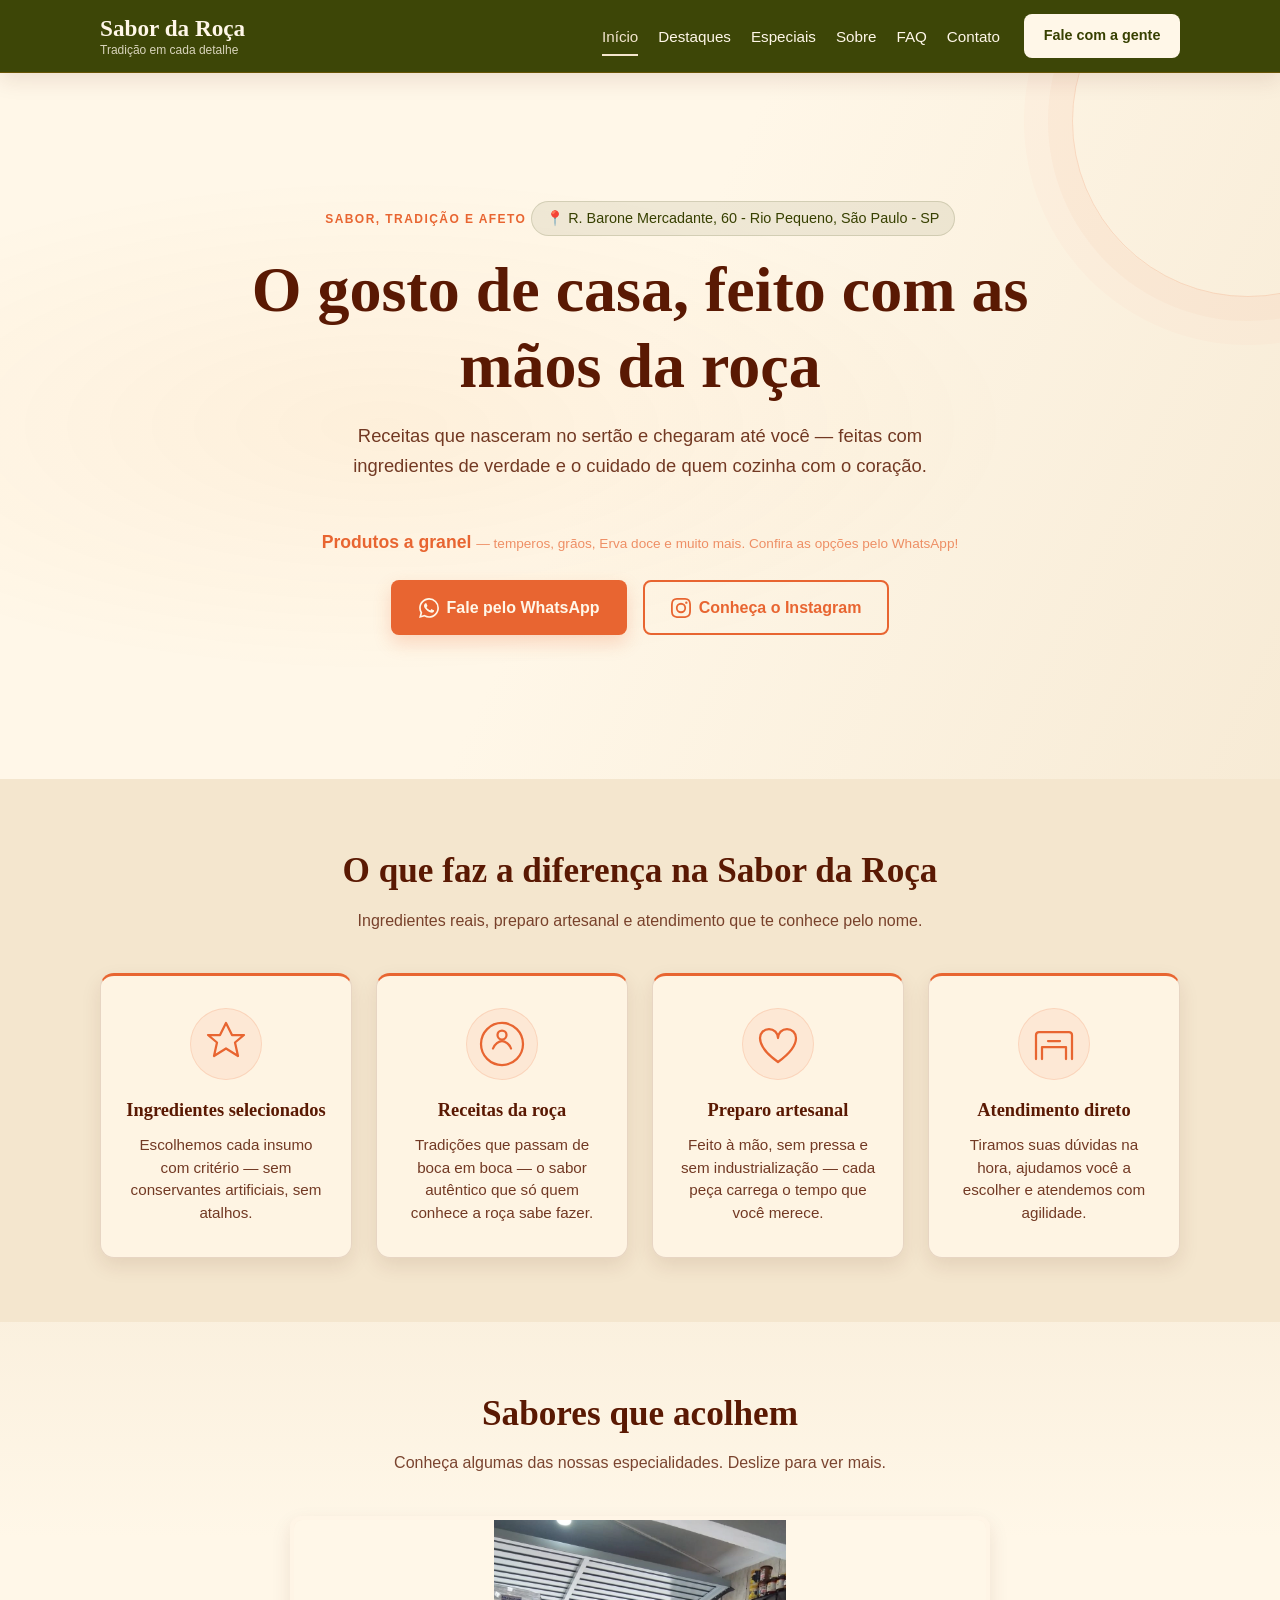
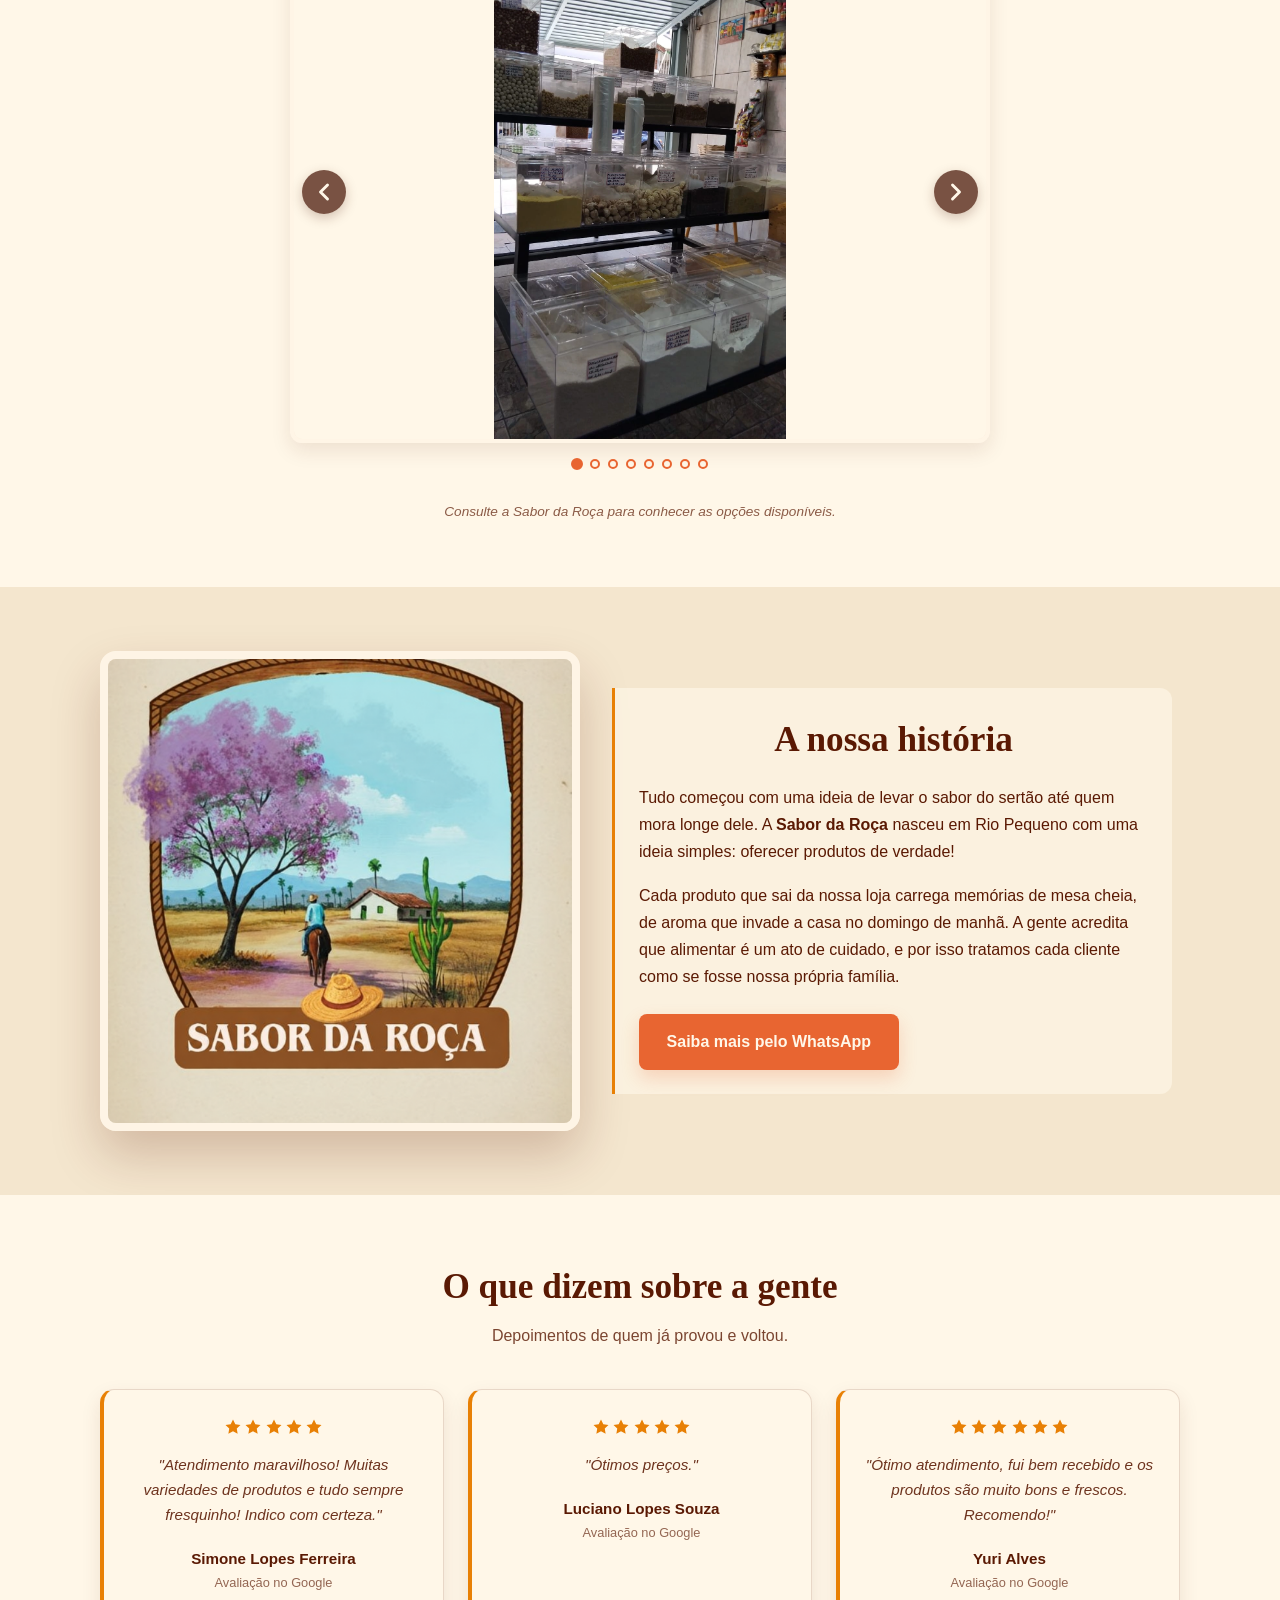
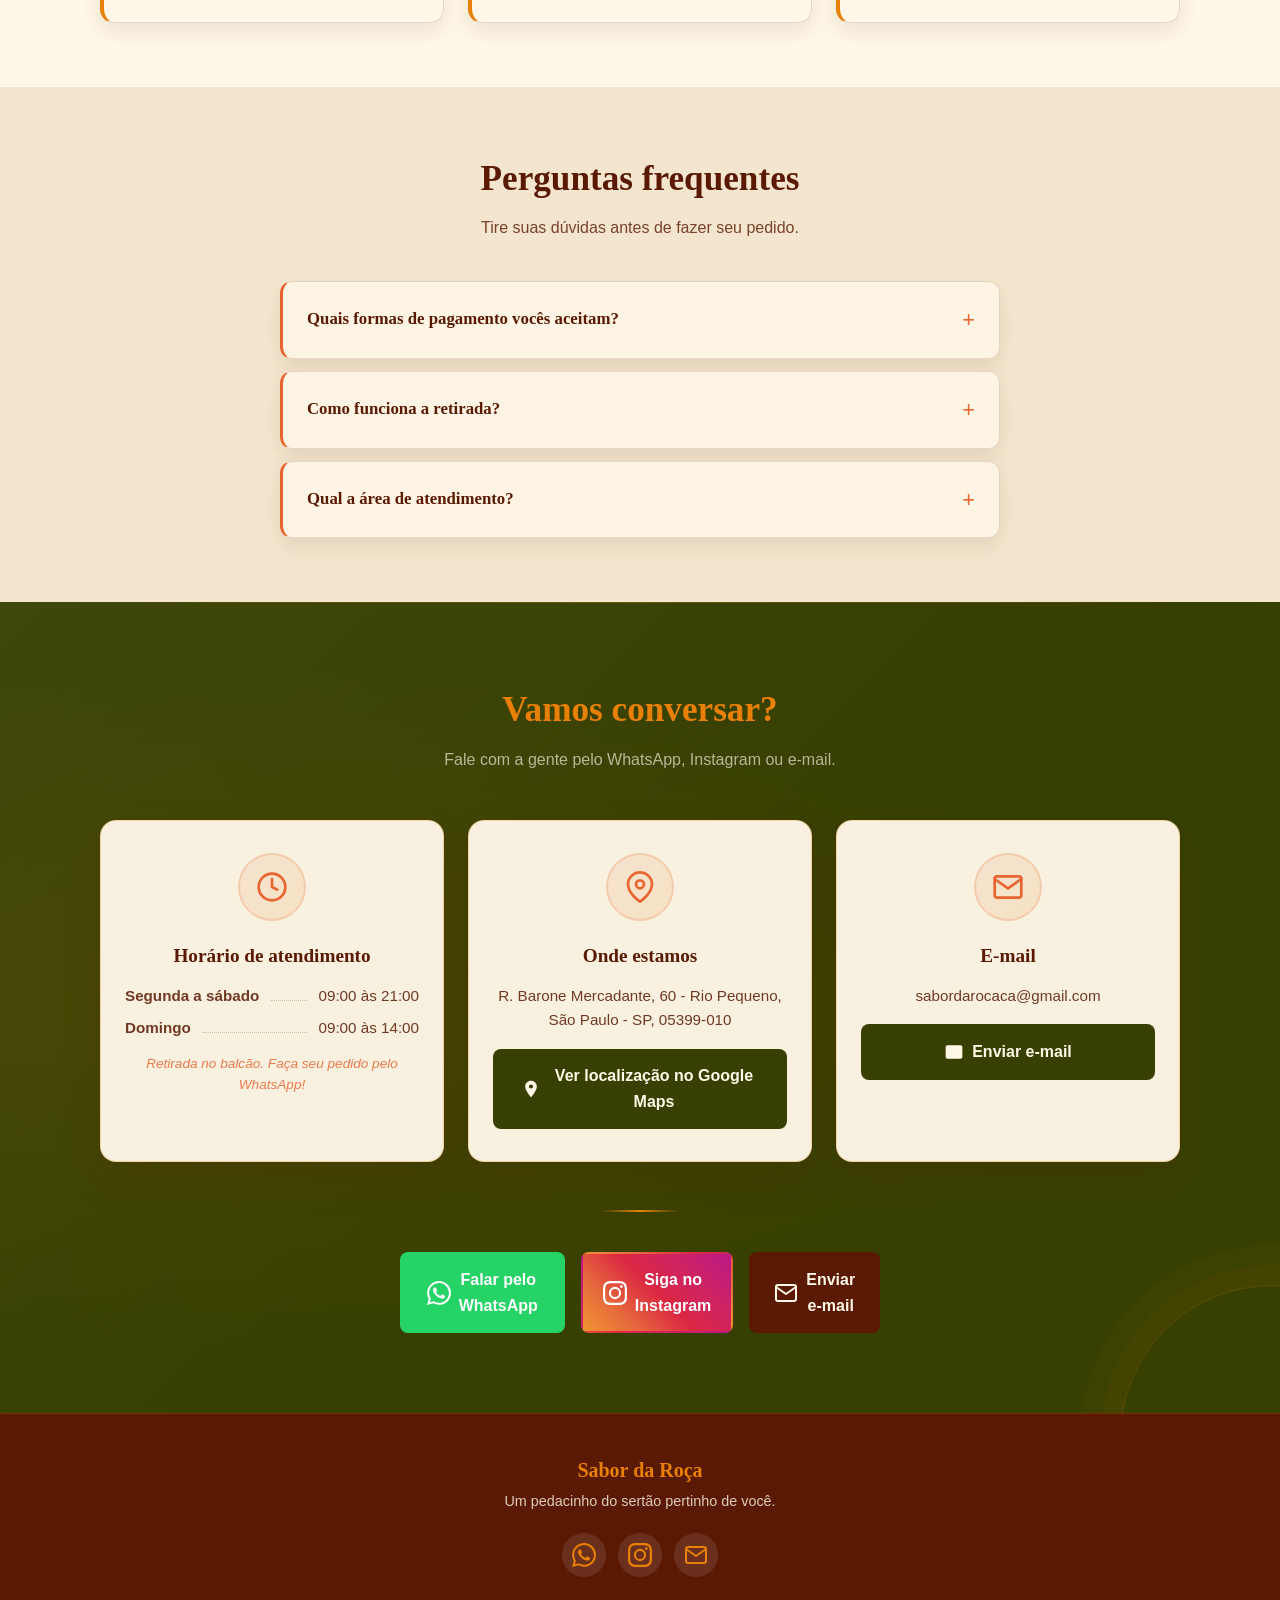
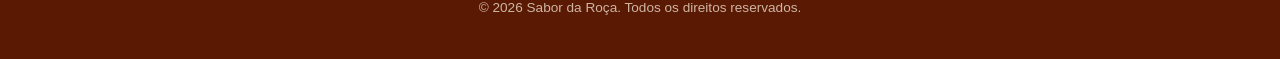
==== index.html @ 12395173 "melhorias gerais melhorias gerais de design, segurança, etc." ====
<!DOCTYPE html>
<html lang="pt-BR">
<head>
  <meta charset="UTF-8">
  <meta name="viewport" content="width=device-width, initial-scale=1.0">
  <meta name="description" content="Sabor da Roça — comida artesanal com sabores do sertão em Rio Pequeno, São Paulo/SP. Ingredientes selecionados e receitas de família.">
  <meta name="author" content="Sabor da Roça">
  <meta name="theme-color" content="#374001">
  <meta name="referrer" content="strict-origin-when-cross-origin">
  <meta name="robots" content="index, follow">
  <link rel="canonical" href="https://yurialvvvss.github.io/SABORDAROCA/">
  <!-- ATUALIZADO: fallback PNG para navegadores que não suportam SVG favicon -->
  <link rel="icon" href="./assets/favicon.svg" type="image/svg+xml">
  <link rel="icon" href="./assets/favicon.png" type="image/png" sizes="32x32">
  <link rel="manifest" href="./manifest.json">
  <meta name="apple-mobile-web-app-capable" content="yes">
  <meta name="apple-mobile-web-app-status-bar-style" content="black-translucent">
  <meta name="apple-mobile-web-app-title" content="Sabor da Roça">
  <!-- ATUALIZADO: preload da imagem sobre.webp usada na seção Sobre (se houver hero image, adicionar preload aqui) -->
  <!-- OBS: O hero utiliza gradiente CSS, sem <img>. Se uma imagem for adicionada ao hero, inclua:
       <link rel="preload" as="image" href="./assets/images/hero.webp" imagesrcset="./assets/images/hero.webp" imagesizes="100vw" fetchpriority="high"> -->
  <link rel="preload" as="image" href="./assets/images/sobre.webp" fetchpriority="high">
  <meta property="og:type" content="website">
  <meta property="og:locale" content="pt_BR">
  <meta property="og:site_name" content="Sabor da Roça">
  <meta property="og:title" content="Sabor da Roça — Um pedacinho do sertão pertinho de você">
  <meta property="og:description" content="Comida artesanal com ingredientes selecionados e receitas de família em Rio Pequeno, São Paulo/SP.">
  <meta property="og:url" content="https://yurialvvvss.github.io/SABORDAROCA/">
  <meta property="og:image" content="https://yurialvvvss.github.io/SABORDAROCA/assets/images/hero.webp">
  <meta property="og:image:alt" content="Comida caseira em uma mesa rústica">
  <meta property="og:image:type" content="image/webp">
  <meta property="og:image:width" content="600">
  <meta property="og:image:height" content="400">
  <meta name="twitter:card" content="summary_large_image">
  <meta name="twitter:title" content="Sabor da Roça — Um pedacinho do sertão pertinho de você">
  <meta name="twitter:description" content="Comida artesanal com ingredientes selecionados e receitas de família em Rio Pequeno, São Paulo/SP.">
  <meta name="twitter:image" content="https://yurialvvvss.github.io/SABORDAROCA/assets/images/hero.webp">
  <meta name="twitter:image:alt" content="Comida caseira em uma mesa rústica">
  <title>Sabor da Roça — Um pedacinho do sertão pertinho de você</title>
  <!-- Critical CSS — renderiza header e hero sem esperar o CSS externo -->
  <style>
    *,*::before,*::after{box-sizing:border-box;margin:0;padding:0}
    html{scroll-behavior:smooth;scroll-padding-top:72px;overflow-x:clip}
    body{font-family:'Segoe UI',Tahoma,Geneva,Verdana,sans-serif;font-size:1rem;line-height:1.6;color:#5A1903;background-color:#F4E6CE;-webkit-font-smoothing:antialiased;overflow-x:hidden}
    img{display:block;max-width:100%;height:auto}
    a{color:inherit;text-decoration:none}
    .skip-link{position:absolute;top:-100%;left:1rem;z-index:9999;padding:.75rem 1.5rem;background-color:#E86531;color:#FFF7E8;font-weight:700;font-size:1rem;border-radius:0 0 8px 8px;box-shadow:0 24px 50px rgba(90,25,3,.22);transition:top .2s ease}
    .skip-link:focus{top:0;outline:3px solid #E88005;outline-offset:2px}
    .header{position:sticky;top:0;z-index:100;background-color:rgba(55,64,1,.97);color:#FFF7E8;box-shadow:0 8px 20px rgba(90,25,3,.1);border-bottom:1px solid rgba(232,128,5,.25);backdrop-filter:blur(12px)}
    .header__container{display:flex;align-items:center;justify-content:space-between;max-width:1120px;margin:0 auto;padding:0 1.25rem;height:72px}
    .header__logo{display:flex;flex-direction:column;line-height:1.2}
    .header__logo-nome{font-family:Georgia,'Times New Roman',serif;font-size:1.45rem;font-weight:700;color:#FFF7E8}
    .header__logo-sub{font-size:.75rem;opacity:.8}
    .hero{position:relative;isolation:isolate;overflow:hidden;background-color:#FFF7E8;background-image:radial-gradient(ellipse at 30% 50%,rgba(232,128,5,.06),transparent 50%),linear-gradient(115deg,rgba(255,247,232,.98) 0%,rgba(255,247,232,.9) 48%,rgba(244,230,206,.72) 100%);padding:6rem 0 7rem;min-height:60vh;display:flex;align-items:center}
    .hero__container{display:flex;flex-direction:column;gap:2rem;max-width:1120px;width:100%;margin:0 auto;padding:0 1.25rem;align-items:center}
    .hero__texto{text-align:center;max-width:720px;width:100%}
    .hero__titulo{font-family:Georgia,'Times New Roman',serif;font-size:clamp(2.15rem,5vw,4.25rem);color:#5A1903;line-height:1.2;margin-bottom:1rem}
    .hero__subtitulo{font-size:clamp(1rem,2.5vw,1.15rem);color:#5A1903;opacity:.85;max-width:540px;margin:0 auto 2.5rem}
    .hero__botoes{display:flex;flex-wrap:wrap;gap:1rem;justify-content:center}
    .btn{display:inline-flex;align-items:center;justify-content:center;gap:.5rem;padding:.8rem 1.6rem;font-family:'Segoe UI',Tahoma,Geneva,Verdana,sans-serif;font-size:1rem;font-weight:600;border:2px solid transparent;border-radius:8px;cursor:pointer;min-height:44px;min-width:44px;text-align:center}
    .btn--primario{background-color:#E86531;color:#FFF7E8;box-shadow:0 8px 18px rgba(232,101,49,.22)}
    .btn--secundario{background-color:transparent;color:#E86531;border-color:#E86531}
    .header__hamburger{display:none;flex-direction:column;justify-content:center;gap:5px;background:none;border:none;cursor:pointer;padding:.5rem;min-height:44px;min-width:44px}
  </style>
  <!-- ATUALIZADO: JSON-LD com sameAs para WhatsApp Business -->
  <script type="application/ld+json">
    {
      "@context": "https://schema.org",
      "@type": "LocalBusiness",
      "name": "Sabor da Roça",
      "description": "Comida artesanal com ingredientes selecionados e receitas de família em Rio Pequeno, São Paulo.",
      "url": "https://yurialvvvss.github.io/SABORDAROCA/",
      "image": "https://yurialvvvss.github.io/SABORDAROCA/assets/images/hero.webp",
      "telephone": "+55 11 92134-7467",
      "sameAs": [
        "https://www.instagram.com/saboor_da_roca/",
        "https://wa.me/5511921347467"
      ],
      "address": {
        "@type": "PostalAddress",
        "streetAddress": "R. Barone Mercadante, 60",
        "addressLocality": "São Paulo",
        "addressRegion": "SP",
        "postalCode": "05399-010",
        "addressCountry": "BR"
      },
      "openingHoursSpecification": [
        {
          "@type": "OpeningHoursSpecification",
          "dayOfWeek": ["Monday", "Tuesday", "Wednesday", "Thursday", "Friday", "Saturday"],
          "opens": "09:00",
          "closes": "21:00"
        },
        {
          "@type": "OpeningHoursSpecification",
          "dayOfWeek": "Sunday",
          "opens": "09:00",
          "closes": "14:00"
        }
      ]
    }
  </script>
  <link rel="stylesheet" href="./css/style.css">
</head>
<body>

  <a href="#conteudo-principal" class="skip-link">Pular para o conteúdo principal</a>

  <!-- ========== HEADER ========== -->
  <header class="header" id="header">
    <div class="header__container">
      <a href="#inicio" class="header__logo" aria-label="Sabor da Roça — ir para o início">
        <span class="header__logo-nome">Sabor da Roça</span>
        <span class="header__logo-sub">Tradição em cada detalhe</span>
      </a>

      <nav class="header__nav" id="main-nav" aria-label="Menu principal">
        <ul class="header__menu">
          <li><a href="#inicio" class="header__link" aria-current="location">Início</a></li>
          <li><a href="#destaques" class="header__link">Destaques</a></li>
          <!-- ATUALIZADO: texto do menu alinhado com o título da seção (era "Produtos", seção se chama "Sabores que acolhem" — renomeado para "Especiais" mantendo o id #produtos) -->
          <li><a href="#produtos" class="header__link">Especiais</a></li>
          <li><a href="#sobre" class="header__link">Sobre</a></li>
          <li><a href="#faq" class="header__link">FAQ</a></li>
          <li><a href="#contato" class="header__link">Contato</a></li>
        </ul>
        <a href="https://wa.me/5511921347467" target="_blank" rel="noopener noreferrer" class="btn btn--header">Fale com a gente</a>
      </nav>

      <button class="header__hamburger" id="hamburger-btn" aria-label="Abrir menu" aria-expanded="false" aria-controls="main-nav">
        <span class="header__hamburger-linha"></span>
        <span class="header__hamburger-linha"></span>
        <span class="header__hamburger-linha"></span>
      </button>
    </div>
  </header>

  <main id="conteudo-principal">

    <!-- ========== HERO ========== -->
    <!-- ATUALIZADO: copy reescrito com foco em emoção e promessa de marca, sem repetição -->
    <section class="hero" id="inicio">
      <div class="hero__container">
        <div class="hero__texto">
          <p class="hero__etiqueta">Sabor, tradição e afeto</p>
          <p class="hero__localizacao">📍 R. Barone Mercadante, 60 - Rio Pequeno, São Paulo - SP</p>
          <h1 class="hero__titulo">O gosto de casa, feito com as mãos da roça</h1>
          <p class="hero__subtitulo">Receitas que nasceram no sertão e chegaram até você — feitas com ingredientes de verdade e o cuidado de quem cozinha com o coração.</p>
          <!-- ATUALIZADO: informação sobre venda a granel e variedade de produtos -->
          <p class="hero__preco"><strong>Produtos a granel</strong> <span class="hero__preco-obs">— temperos, grãos, Erva doce e muito mais. Confira as opções pelo WhatsApp!</span></p>
          <div class="hero__botoes">
            <a href="https://wa.me/5511921347467" target="_blank" rel="noopener noreferrer" class="btn btn--primario">
              <svg class="btn__icone" viewBox="0 0 24 24" width="20" height="20" fill="currentColor" aria-hidden="true"><path d="M17.472 14.382c-.297-.149-1.758-.867-2.03-.967-.273-.099-.471-.148-.67.15-.197.297-.767.966-.94 1.164-.173.199-.347.223-.644.075-.297-.15-1.255-.463-2.39-1.475-.883-.788-1.48-1.761-1.653-2.059-.173-.297-.018-.458.13-.606.134-.133.298-.347.446-.52.149-.174.198-.298.298-.497.099-.198.05-.371-.025-.52-.075-.149-.669-1.612-.916-2.207-.242-.579-.487-.5-.669-.51l-.57-.01c-.198 0-.52.074-.792.372-.272.297-1.04 1.016-1.04 2.479 0 1.462 1.065 2.875 1.213 3.074.149.198 2.096 3.2 5.077 4.487.709.306 1.262.489 1.694.625.712.227 1.36.195 1.871.118.571-.085 1.758-.719 2.006-1.413.248-.694.248-1.289.173-1.413-.074-.124-.272-.198-.57-.347m-5.421 7.403h-.004a9.87 9.87 0 01-5.031-1.378l-.361-.214-3.741.982.998-3.648-.235-.374a9.86 9.86 0 01-1.51-5.26c.001-5.45 4.436-9.884 9.888-9.884 2.64 0 5.122 1.03 6.988 2.898a9.825 9.825 0 012.893 6.994c-.003 5.45-4.437 9.884-9.885 9.884m8.413-18.297A11.815 11.815 0 0012.05 0C5.495 0 .16 5.335.157 11.892c0 2.096.547 4.142 1.588 5.945L.057 24l6.305-1.654a11.882 11.882 0 005.683 1.448h.005c6.554 0 11.89-5.335 11.893-11.893a11.821 11.821 0 00-3.48-8.413z"/></svg>
              Fale pelo WhatsApp
            </a>
            <a href="https://www.instagram.com/saboor_da_roca/" target="_blank" rel="noopener noreferrer" class="btn btn--secundario">
              <svg class="btn__icone" viewBox="0 0 24 24" width="20" height="20" fill="currentColor" aria-hidden="true"><path d="M12 2.163c3.204 0 3.584.012 4.85.07 3.252.148 4.771 1.691 4.919 4.919.058 1.265.069 1.645.069 4.849 0 3.205-.012 3.584-.069 4.849-.149 3.225-1.664 4.771-4.919 4.919-1.266.058-1.644.07-4.85.07-3.204 0-3.584-.012-4.849-.07-3.26-.149-4.771-1.699-4.919-4.92-.058-1.265-.07-1.644-.07-4.849 0-3.204.013-3.583.07-4.849.149-3.227 1.664-4.771 4.919-4.919 1.266-.057 1.645-.069 4.849-.069zM12 0C8.741 0 8.333.014 7.053.072 2.695.272.273 2.69.073 7.052.014 8.333 0 8.741 0 12c0 3.259.014 3.668.072 4.948.2 4.358 2.618 6.78 6.98 6.98C8.333 23.986 8.741 24 12 24c3.259 0 3.668-.014 4.948-.072 4.354-.2 6.782-2.618 6.979-6.98.059-1.28.073-1.689.073-4.948 0-3.259-.014-3.667-.072-4.947-.196-4.354-2.617-6.78-6.979-6.98C15.668.014 15.259 0 12 0zm0 5.838a6.162 6.162 0 100 12.324 6.162 6.162 0 000-12.324zM12 16a4 4 0 110-8 4 4 0 010 8zm6.406-11.845a1.44 1.44 0 100 2.881 1.44 1.44 0 000-2.881z"/></svg>
              Conheça o Instagram
            </a>
          </div>
        </div>
      </div>
    </section>

    <!-- ========== DIFERENCIAIS ========== -->
    <!-- ATUALIZADO: copy reescrito com foco em benefícios concretos e tangíveis -->
    <section class="diferenciais" id="destaques">
      <div class="secao__container">
        <h2 class="secao__titulo">O que faz a diferença na Sabor da Roça</h2>
        <p class="secao__subtitulo">Ingredientes reais, preparo artesanal e atendimento que te conhece pelo nome.</p>

        <div class="diferenciais__grid">
          <article class="diferencial-card">
            <div class="diferencial-card__icone">
              <svg viewBox="0 0 64 64" width="48" height="48" fill="none" stroke="currentColor" stroke-width="3" stroke-linecap="round" stroke-linejoin="round" aria-hidden="true">
                <path d="M32 4l8 16h16l-12 10 4 18-16-10-16 10 4-18L8 20h16z"/>
              </svg>
            </div>
            <h3 class="diferencial-card__titulo">Ingredientes selecionados</h3>
            <p class="diferencial-card__texto">Escolhemos cada insumo com critério — sem conservantes artificiais, sem atalhos.</p>
          </article>

          <article class="diferencial-card">
            <div class="diferencial-card__icone">
              <svg viewBox="0 0 64 64" width="48" height="48" fill="none" stroke="currentColor" stroke-width="3" stroke-linecap="round" stroke-linejoin="round" aria-hidden="true">
                <circle cx="32" cy="32" r="28"/>
                <path d="M20 38c2-6 8-10 12-10s10 4 12 10"/>
                <circle cx="32" cy="20" r="6"/>
              </svg>
            </div>
            <h3 class="diferencial-card__titulo">Receitas da roça</h3>
            <p class="diferencial-card__texto">Tradições que passam de boca em boca — o sabor autêntico que só quem conhece a roça sabe fazer.</p>
          </article>

          <article class="diferencial-card">
            <div class="diferencial-card__icone">
              <svg viewBox="0 0 64 64" width="48" height="48" fill="none" stroke="currentColor" stroke-width="3" stroke-linecap="round" stroke-linejoin="round" aria-hidden="true">
                <path d="M32 56C18 46 8 36 8 24a12 12 0 0124 0 12 12 0 0124 0c0 12-10 22-24 32z"/>
              </svg>
            </div>
            <h3 class="diferencial-card__titulo">Preparo artesanal</h3>
            <p class="diferencial-card__texto">Feito à mão, sem pressa e sem industrialização — cada peça carrega o tempo que você merece.</p>
          </article>

          <article class="diferencial-card">
            <div class="diferencial-card__icone">
              <svg viewBox="0 0 64 64" width="48" height="48" fill="none" stroke="currentColor" stroke-width="3" stroke-linecap="round" stroke-linejoin="round" aria-hidden="true">
                <path d="M8 52V20a4 4 0 014-4h40a4 4 0 014 4v32"/>
                <path d="M16 52V36h32v16"/>
                <path d="M24 28h16"/>
              </svg>
            </div>
            <h3 class="diferencial-card__titulo">Atendimento direto</h3>
            <p class="diferencial-card__texto">Tiramos suas dúvidas na hora, ajudamos você a escolher e atendemos com agilidade.</p>
          </article>
        </div>
      </div>
    </section>

    <!-- ========== DESTAQUES / PRODUTOS ========== -->
    <section class="produtos" id="produtos">
      <div class="secao__container">
        <h2 class="secao__titulo">Sabores que acolhem</h2>
        <p class="secao__subtitulo">Conheça algumas das nossas especialidades. Deslize para ver mais.</p>

        <!-- ATUALIZADO: imagens do carrossel com sugestão de compressão WebP -->
        <!--
          NOTA DE PERFORMANCE: Para melhorar Core Web Vitals, comprima todas as imagens
          do carrossel (foto1–foto8) para WebP com qualidade de 75–80%.
          Ferramentas recomendadas: Squoosh (squoosh.app), Sharp (CLI), ou TinyPNG.
          Tamanho alvo: cada imagem < 150KB para carrossel 600x450.
          Se possível, crie versões srcset com 400w e 800w para art-directed loading.
        -->
        <div class="carrossel" role="region" aria-label="Galeria de produtos" aria-roledescription="carrossel">
          <div class="carrossel__pista">
            <div class="carrossel__slides">
              <div class="carrossel__slide" role="group" aria-roledescription="slide" aria-label="Slide 1 de 8">
                <img src="./assets/images/foto1.webp" alt="Bolo de fubá caseiro com cobertura de goiabada, servido em prato rústico de barro" loading="lazy" decoding="async" width="600" height="450">
              </div>
              <div class="carrossel__slide" role="group" aria-roledescription="slide" aria-label="Slide 2 de 8">
                <img src="./assets/images/foto2.webp" alt="Cesta de temperos secos e ervas aromáticas, com rótulos artesanais de papel" loading="lazy" decoding="async" width="600" height="450">
              </div>
              <div class="carrossel__slide" role="group" aria-roledescription="slide" aria-label="Slide 3 de 8">
                <img src="./assets/images/foto3.webp" alt="Pães artesanais recém-assados em cesto de vime, com farinha de trigo sobre a mesa" loading="lazy" decoding="async" width="600" height="450">
              </div>
              <div class="carrossel__slide" role="group" aria-roledescription="slide" aria-label="Slide 4 de 8">
                <img src="./assets/images/foto4.webp" alt="Combos de doces típicos do sertão, incluindo cocada e paçoca, embalados artesanalmente" loading="lazy" decoding="async" width="600" height="450">
              </div>
              <div class="carrossel__slide" role="group" aria-roledescription="slide" aria-label="Slide 5 de 8">
                <img src="./assets/images/foto5.webp" alt="Manteiga de garrafa e queijo minas fresco, servidos com pão na chapa" loading="lazy" decoding="async" width="600" height="450">
              </div>
              <div class="carrossel__slide" role="group" aria-roledescription="slide" aria-label="Slide 6 de 8">
                <img src="./assets/images/foto6.webp" alt="Geleias artesanais de frutas tropicais em potes de vidro com lacres de pano" loading="lazy" decoding="async" width="600" height="450">
              </div>
              <div class="carrossel__slide" role="group" aria-roledescription="slide" aria-label="Slide 7 de 8">
                <img src="./assets/images/foto7.webp" alt="Quadro de cafés da manhã sertanejos com bolo, café coado e frutas frescas" loading="lazy" decoding="async" width="600" height="450">
              </div>
              <div class="carrossel__slide" role="group" aria-roledescription="slide" aria-label="Slide 8 de 8">
                <img src="./assets/images/foto8.webp" alt="Banquinho rústico com cestos de palha contendo produtos da roça, em ambiente de loja artesanal" loading="lazy" decoding="async" width="600" height="450">
              </div>
            </div>
          </div>

          <button class="carrossel__btn carrossel__btn--anterior" aria-label="Slide anterior" type="button">
            <svg viewBox="0 0 24 24" width="28" height="28" fill="none" stroke="currentColor" stroke-width="2.5" stroke-linecap="round" stroke-linejoin="round" aria-hidden="true"><polyline points="15 18 9 12 15 6"/></svg>
          </button>
          <button class="carrossel__btn carrossel__btn--proximo" aria-label="Próximo slide" type="button">
            <svg viewBox="0 0 24 24" width="28" height="28" fill="none" stroke="currentColor" stroke-width="2.5" stroke-linecap="round" stroke-linejoin="round" aria-hidden="true"><polyline points="9 18 15 12 9 6"/></svg>
          </button>

          <div class="carrossel__pontos" role="tablist" aria-label="Navegação do carrossel">
            <button class="carrossel__ponto carrossel__ponto--ativo" role="tab" aria-selected="true" aria-label="Ir para slide 1" data-indice="0" type="button"></button>
            <button class="carrossel__ponto" role="tab" aria-selected="false" aria-label="Ir para slide 2" data-indice="1" type="button"></button>
            <button class="carrossel__ponto" role="tab" aria-selected="false" aria-label="Ir para slide 3" data-indice="2" type="button"></button>
            <button class="carrossel__ponto" role="tab" aria-selected="false" aria-label="Ir para slide 4" data-indice="3" type="button"></button>
            <button class="carrossel__ponto" role="tab" aria-selected="false" aria-label="Ir para slide 5" data-indice="4" type="button"></button>
            <button class="carrossel__ponto" role="tab" aria-selected="false" aria-label="Ir para slide 6" data-indice="5" type="button"></button>
            <button class="carrossel__ponto" role="tab" aria-selected="false" aria-label="Ir para slide 7" data-indice="6" type="button"></button>
            <button class="carrossel__ponto" role="tab" aria-selected="false" aria-label="Ir para slide 8" data-indice="7" type="button"></button>
          </div>
        </div>

        <p class="produtos__aviso">Consulte a Sabor da Roça para conhecer as opções disponíveis.</p>
      </div>
    </section>

    <!-- ========== SOBRE ========== -->
    <!-- ATUALIZADO: copy reescrito com tom narrativo e propósito de marca -->
    <section class="sobre" id="sobre">
      <div class="sobre__container">
        <div class="sobre__imagem">
          <!-- ATUALIZADO: imagem sobre com loading lazy e decoding async -->
          <img src="./assets/images/sobre.webp" alt="Preparo de alimento artesanal em ambiente rústico" loading="lazy" decoding="async" width="500" height="400">
        </div>
        <div class="sobre__texto">
          <h2 class="secao__titulo">A nossa história</h2>
          <p>Tudo começou com uma ideia de levar o sabor do sertão até quem mora longe dele. A <strong>Sabor da Roça</strong> nasceu em Rio Pequeno com uma ideia simples: oferecer produtos de verdade!</p>
          <p>Cada produto que sai da nossa loja carrega memórias de mesa cheia, de aroma que invade a casa no domingo de manhã. A gente acredita que alimentar é um ato de cuidado, e por isso tratamos cada cliente como se fosse nossa própria família.</p>
          <a href="https://wa.me/5511921347467" target="_blank" rel="noopener noreferrer" class="btn btn--primario">Saiba mais pelo WhatsApp</a>
        </div>
      </div>
    </section>

    <!-- ATUALIZADO: seção de depoimentos de clientes -->
    <section class="depoimentos" id="depoimentos">
      <div class="secao__container">
        <h2 class="secao__titulo">O que dizem sobre a gente</h2>
        <p class="secao__subtitulo">Depoimentos de quem já provou e voltou.</p>

        <div class="depoimentos__grid">
          <!-- ATUALIZADO: depoimentos reais do Google -->
          <article class="depoimento-card">
            <div class="depoimento-card__estrelas" aria-label="5 de 5 estrelas">
              <svg viewBox="0 0 24 24" width="18" height="18" fill="currentColor" aria-hidden="true"><path d="M12 2l3.09 6.26L22 9.27l-5 4.87 1.18 6.88L12 17.77l-6.18 3.25L7 14.14 2 9.27l6.91-1.01L12 2z"/></svg>
              <svg viewBox="0 0 24 24" width="18" height="18" fill="currentColor" aria-hidden="true"><path d="M12 2l3.09 6.26L22 9.27l-5 4.87 1.18 6.88L12 17.77l-6.18 3.25L7 14.14 2 9.27l6.91-1.01L12 2z"/></svg>
              <svg viewBox="0 0 24 24" width="18" height="18" fill="currentColor" aria-hidden="true"><path d="M12 2l3.09 6.26L22 9.27l-5 4.87 1.18 6.88L12 17.77l-6.18 3.25L7 14.14 2 9.27l6.91-1.01L12 2z"/></svg>
              <svg viewBox="0 0 24 24" width="18" height="18" fill="currentColor" aria-hidden="true"><path d="M12 2l3.09 6.26L22 9.27l-5 4.87 1.18 6.88L12 17.77l-6.18 3.25L7 14.14 2 9.27l6.91-1.01L12 2z"/></svg>
              <svg viewBox="0 0 24 24" width="18" height="18" fill="currentColor" aria-hidden="true"><path d="M12 2l3.09 6.26L22 9.27l-5 4.87 1.18 6.88L12 17.77l-6.18 3.25L7 14.14 2 9.27l6.91-1.01L12 2z"/></svg>
            </div>
            <blockquote class="depoimento-card__texto">
              "Atendimento maravilhoso! Muitas variedades de produtos e tudo sempre fresquinho! Indico com certeza."
            </blockquote>
            <div class="depoimento-card__autor">
              <span class="depoimento-card__nome">Simone Lopes Ferreira</span>
              <span class="depoimento-card__local">Avaliação no Google</span>
            </div>
          </article>

          <article class="depoimento-card">
            <div class="depoimento-card__estrelas" aria-label="5 de 5 estrelas">
              <svg viewBox="0 0 24 24" width="18" height="18" fill="currentColor" aria-hidden="true"><path d="M12 2l3.09 6.26L22 9.27l-5 4.87 1.18 6.88L12 17.77l-6.18 3.25L7 14.14 2 9.27l6.91-1.01L12 2z"/></svg>
              <svg viewBox="0 0 24 24" width="18" height="18" fill="currentColor" aria-hidden="true"><path d="M12 2l3.09 6.26L22 9.27l-5 4.87 1.18 6.88L12 17.77l-6.18 3.25L7 14.14 2 9.27l6.91-1.01L12 2z"/></svg>
              <svg viewBox="0 0 24 24" width="18" height="18" fill="currentColor" aria-hidden="true"><path d="M12 2l3.09 6.26L22 9.27l-5 4.87 1.18 6.88L12 17.77l-6.18 3.25L7 14.14 2 9.27l6.91-1.01L12 2z"/></svg>
              <svg viewBox="0 0 24 24" width="18" height="18" fill="currentColor" aria-hidden="true"><path d="M12 2l3.09 6.26L22 9.27l-5 4.87 1.18 6.88L12 17.77l-6.18 3.25L7 14.14 2 9.27l6.91-1.01L12 2z"/></svg>
              <svg viewBox="0 0 24 24" width="18" height="18" fill="currentColor" aria-hidden="true"><path d="M12 2l3.09 6.26L22 9.27l-5 4.87 1.18 6.88L12 17.77l-6.18 3.25L7 14.14 2 9.27l6.91-1.01L12 2z"/></svg>
            </div>
            <blockquote class="depoimento-card__texto">
              "Ótimos preços."
            </blockquote>
            <div class="depoimento-card__autor">
              <span class="depoimento-card__nome">Luciano Lopes Souza</span>
              <span class="depoimento-card__local">Avaliação no Google</span>
            </div>
          </article>

          <article class="depoimento-card">
            <div class="depoimento-card__estrelas" aria-label="5 de 5 estrelas">
              <svg viewBox="0 0 24 24" width="18" height="18" fill="currentColor" aria-hidden="true"><path d="M12 2l3.09 6.26L22 9.27l-5 4.87 1.18 6.88L12 17.77l-6.18 3.25L7 14.14 2 9.27l6.91-1.01L12 2z"/></svg>
              <svg viewBox="0 0 24 24" width="18" height="18" fill="currentColor" aria-hidden="true"><path d="M12 2l3.09 6.26L22 9.27l-5 4.87 1.18 6.88L12 17.77l-6.18 3.25L7 14.14 2 9.27l6.91-1.01L12 2z"/></svg>
              <svg viewBox="0 0 24 24" width="18" height="18" fill="currentColor" aria-hidden="true"><path d="M12 2l3.09 6.26L22 9.27l-5 4.87 1.18 6.88L12 17.77l-6.18 3.25L7 14.14 2 9.27l6.91-1.01L12 2z"/></svg>
              <svg viewBox="0 0 24 24" width="18" height="18" fill="currentColor" aria-hidden="true"><path d="M12 2l3.09 6.26L22 9.27l-5 4.87 1.18 6.88L12 17.77l-6.18 3.25L7 14.14 2 9.27l6.91-1.01L12 2z"/></svg>
              <svg viewBox="0 0 24 24" width="18" height="18" fill="currentColor" aria-hidden="true"><path d="M12 2l3.09 6.26L22 9.27l-5 4.87 1.18 6.88L12 17.77l-6.18 3.25L7 14.14 2 9.27l6.91-1.01L12 2z"/></svg>
              <svg viewBox="0 0 24 24" width="18" height="18" fill="currentColor" aria-hidden="true"><path d="M12 2l3.09 6.26L22 9.27l-5 4.87 1.18 6.88L12 17.77l-6.18 3.25L7 14.14 2 9.27l6.91-1.01L12 2z"/></svg>
            </div>
            <blockquote class="depoimento-card__texto">
              "Ótimo atendimento, fui bem recebido e os produtos são muito bons e frescos. Recomendo!"
            </blockquote>
            <div class="depoimento-card__autor">
              <span class="depoimento-card__nome">Yuri Alves</span>
              <span class="depoimento-card__local">Avaliação no Google</span>
            </div>
          </article>
        </div>
      </div>
    </section>

    <!-- ATUALIZADO: seção de FAQ com <details>/<summary> acessível -->
    <section class="faq" id="faq">
      <div class="secao__container">
        <h2 class="secao__titulo">Perguntas frequentes</h2>
        <p class="secao__subtitulo">Tire suas dúvidas antes de fazer seu pedido.</p>

        <div class="faq__lista">
          <details class="faq__item">
            <summary class="faq__pergunta">Quais formas de pagamento vocês aceitam?</summary>
            <div class="faq__resposta">
              <p>Aceitamos PIX, cartão de crédito/débito, vale-alimentação/refeição e dinheiro.</p>
            </div>
          </details>

          <details class="faq__item">
            <summary class="faq__pergunta">Como funciona a retirada?</summary>
            <div class="faq__resposta">
              <p>Fazemos retirada no balcão, faça seu pedido por WhatsApp e guardamos para você!</p>
            </div>
          </details>

          <details class="faq__item">
            <summary class="faq__pergunta">Qual a área de atendimento?</summary>
            <div class="faq__resposta">
              <p>Estamos atendendo em R. Barone Mercadante, 60 - Rio Pequeno, São Paulo - SP, 05399-010</p>
            </div>
          </details>


        </div>
      </div>
    </section>

    <!-- ========== CONTATO ========== -->
    <section class="contato" id="contato">
      <div class="secao__container">
        <h2 class="secao__titulo">Vamos conversar?</h2>
        <p class="secao__subtitulo">Fale com a gente pelo WhatsApp, Instagram ou e-mail.</p>

        <div class="contato__grid">
          <div class="info-card">
            <div class="info-card__icone">
              <svg viewBox="0 0 24 24" width="32" height="32" fill="none" stroke="currentColor" stroke-width="2" stroke-linecap="round" stroke-linejoin="round" aria-hidden="true">
                <circle cx="12" cy="12" r="10"/>
                <polyline points="12 6 12 12 16 14"/>
              </svg>
            </div>
            <h3 class="info-card__titulo">Horário de atendimento</h3>
            <div class="horario">
              <div class="horario__linha">
                <span class="horario__dia">Segunda a sábado</span>
                <span class="horario__pontos"></span>
                <span class="horario__hora">09:00 às 21:00</span>
              </div>
              <div class="horario__linha">
                <span class="horario__dia">Domingo</span>
                <span class="horario__pontos"></span>
                <span class="horario__hora">09:00 às 14:00</span>
              </div>
            </div>
            <!-- ATUALIZADO: informação de retirada nos horários -->
            <p class="info-card__nota">Retirada no balcão. Faça seu pedido pelo WhatsApp!</p>
          </div>

          <div class="info-card">
            <div class="info-card__icone">
              <svg viewBox="0 0 24 24" width="32" height="32" fill="none" stroke="currentColor" stroke-width="2" stroke-linecap="round" stroke-linejoin="round" aria-hidden="true">
                <path d="M21 10c0 7-9 13-9 13s-9-6-9-13a9 9 0 0 1 18 0z"/>
                <circle cx="12" cy="10" r="3"/>
              </svg>
            </div>
            <h3 class="info-card__titulo">Onde estamos</h3>
            <p class="info-card__texto">R. Barone Mercadante, 60 - Rio Pequeno, São Paulo - SP, 05399-010</p>
            <a href="https://maps.app.goo.gl/DxqLyrvYUpD4UkJU8" target="_blank" rel="noopener noreferrer" class="btn btn--maps">
              <svg class="btn__icone" viewBox="0 0 24 24" width="20" height="20" fill="currentColor" aria-hidden="true"><path d="M12 2C8.13 2 5 5.13 5 9c0 5.25 7 13 7 13s7-7.75 7-13c0-3.87-3.13-7-7-7zm0 9.5a2.5 2.5 0 110-5 2.5 2.5 0 010 5z"/></svg>
              Ver localização no Google Maps
            </a>
          </div>

          <div class="info-card">
            <div class="info-card__icone">
              <svg viewBox="0 0 24 24" width="32" height="32" fill="none" stroke="currentColor" stroke-width="2" stroke-linecap="round" stroke-linejoin="round" aria-hidden="true">
                <path d="M4 4h16c1.1 0 2 .9 2 2v12c0 1.1-.9 2-2 2H4c-1.1 0-2-.9-2-2V6c0-1.1.9-2 2-2z"/>
                <polyline points="22,6 12,13 2,6"/>
              </svg>
            </div>
            <h3 class="info-card__titulo">E-mail</h3>
            <p class="info-card__texto">sabordarocaca@gmail.com</p>
            <a href="mailto:sabordarocaca@gmail.com" class="btn btn--maps">
              <svg class="btn__icone" viewBox="0 0 24 24" width="20" height="20" fill="currentColor" aria-hidden="true"><path d="M4 4h16c1.1 0 2 .9 2 2v12c0 1.1-.9 2-2 2H4c-1.1 0-2-.9-2-2V6c0-1.1.9-2 2-2z"/><polyline points="22,6 12,13 2,6"/></svg>
              Enviar e-mail
            </a>
          </div>
        </div>

        <div class="contato__divisor" aria-hidden="true"></div>

        <div class="contato__botoes">
          <a href="https://wa.me/5511921347467" target="_blank" rel="noopener noreferrer" class="btn btn--whatsapp">
            <svg class="btn__icone" viewBox="0 0 24 24" width="24" height="24" fill="currentColor" aria-hidden="true"><path d="M17.472 14.382c-.297-.149-1.758-.867-2.03-.967-.273-.099-.471-.148-.67.15-.197.297-.767.966-.94 1.164-.173.199-.347.223-.644.075-.297-.15-1.255-.463-2.39-1.475-.883-.788-1.48-1.761-1.653-2.059-.173-.297-.018-.458.13-.606.134-.133.298-.347.446-.52.149-.174.198-.298.298-.497.099-.198.05-.371-.025-.52-.075-.149-.669-1.612-.916-2.207-.242-.579-.487-.5-.669-.51l-.57-.01c-.198 0-.52.074-.792.372-.272.297-1.04 1.016-1.04 2.479 0 1.462 1.065 2.875 1.213 3.074.149.198 2.096 3.2 5.077 4.487.709.306 1.262.489 1.694.625.712.227 1.36.195 1.871.118.571-.085 1.758-.719 2.006-1.413.248-.694.248-1.289.173-1.413-.074-.124-.272-.198-.57-.347m-5.421 7.403h-.004a9.87 9.87 0 01-5.031-1.378l-.361-.214-3.741.982.998-3.648-.235-.374a9.86 9.86 0 01-1.51-5.26c.001-5.45 4.436-9.884 9.888-9.884 2.64 0 5.122 1.03 6.988 2.898a9.825 9.825 0 012.893 6.994c-.003 5.45-4.437 9.884-9.885 9.884m8.413-18.297A11.815 11.815 0 0012.05 0C5.495 0 .16 5.335.157 11.892c0 2.096.547 4.142 1.588 5.945L.057 24l6.305-1.654a11.882 11.882 0 005.683 1.448h.005c6.554 0 11.89-5.335 11.893-11.893a11.821 11.821 0 00-3.48-8.413z"/></svg>
            Falar pelo WhatsApp
          </a>
          <a href="https://www.instagram.com/saboor_da_roca/" target="_blank" rel="noopener noreferrer" class="btn btn--instagram">
            <svg class="btn__icone" viewBox="0 0 24 24" width="24" height="24" fill="currentColor" aria-hidden="true"><path d="M12 2.163c3.204 0 3.584.012 4.85.07 3.252.148 4.771 1.691 4.919 4.919.058 1.265.069 1.645.069 4.849 0 3.205-.012 3.584-.069 4.849-.149 3.225-1.664 4.771-4.919 4.919-1.266.058-1.644.07-4.85.07-3.204 0-3.584-.012-4.849-.07-3.26-.149-4.771-1.699-4.919-4.92-.058-1.265-.07-1.644-.07-4.849 0-3.204.013-3.583.07-4.849.149-3.227 1.664-4.771 4.919-4.919 1.266-.057 1.645-.069 4.849-.069zM12 0C8.741 0 8.333.014 7.053.072 2.695.272.273 2.69.073 7.052.014 8.333 0 8.741 0 12c0 3.259.014 3.668.072 4.948.2 4.358 2.618 6.78 6.98 6.98C8.333 23.986 8.741 24 12 24c3.259 0 3.668-.014 4.948-.072 4.354-.2 6.782-2.618 6.979-6.98.059-1.28.073-1.689.073-4.948 0-3.259-.014-3.667-.072-4.947-.196-4.354-2.617-6.78-6.979-6.98C15.668.014 15.259 0 12 0zm0 5.838a6.162 6.162 0 100 12.324 6.162 6.162 0 000-12.324zM12 16a4 4 0 110-8 4 4 0 010 8zm6.406-11.845a1.44 1.44 0 100 2.881 1.44 1.44 0 000-2.881z"/></svg>
            Siga no Instagram
          </a>
          <a href="mailto:sabordarocaca@gmail.com" class="btn btn--email">
            <svg class="btn__icone" viewBox="0 0 24 24" width="24" height="24" fill="none" stroke="currentColor" stroke-width="2" stroke-linecap="round" stroke-linejoin="round" aria-hidden="true"><path d="M4 4h16c1.1 0 2 .9 2 2v12c0 1.1-.9 2-2 2H4c-1.1 0-2-.9-2-2V6c0-1.1.9-2 2-2z"/><polyline points="22,6 12,13 2,6"/></svg>
            Enviar e-mail
          </a>
        </div>
      </div>
    </section>

  </main>

  <!-- ========== FOOTER ========== -->
  <footer class="footer">
    <div class="footer__container">
      <div class="footer__logo">
        <span class="footer__logo-nome">Sabor da Roça</span>
        <p class="footer__frase">Um pedacinho do sertão pertinho de você.</p>
      </div>
      <div class="footer__links">
        <a href="https://wa.me/5511921347467" target="_blank" rel="noopener noreferrer" aria-label="Fale com a Sabor da Roça no WhatsApp">
          <svg viewBox="0 0 24 24" width="24" height="24" fill="currentColor" aria-hidden="true"><path d="M17.472 14.382c-.297-.149-1.758-.867-2.03-.967-.273-.099-.471-.148-.67.15-.197.297-.767.966-.94 1.164-.173.199-.347.223-.644.075-.297-.15-1.255-.463-2.39-1.475-.883-.788-1.48-1.761-1.653-2.059-.173-.297-.018-.458.13-.606.134-.133.298-.347.446-.52.149-.174.198-.298.298-.497.099-.198.05-.371-.025-.52-.075-.149-.669-1.612-.916-2.207-.242-.579-.487-.5-.669-.51l-.57-.01c-.198 0-.52.074-.792.372-.272.297-1.04 1.016-1.04 2.479 0 1.462 1.065 2.875 1.213 3.074.149.198 2.096 3.2 5.077 4.487.709.306 1.262.489 1.694.625.712.227 1.36.195 1.871.118.571-.085 1.758-.719 2.006-1.413.248-.694.248-1.289.173-1.413-.074-.124-.272-.198-.57-.347m-5.421 7.403h-.004a9.87 9.87 0 01-5.031-1.378l-.361-.214-3.741.982.998-3.648-.235-.374a9.86 9.86 0 01-1.51-5.26c.001-5.45 4.436-9.884 9.888-9.884 2.64 0 5.122 1.03 6.988 2.898a9.825 9.825 0 012.893 6.994c-.003 5.45-4.437 9.884-9.885 9.884m8.413-18.297A11.815 11.815 0 0012.05 0C5.495 0 .16 5.335.157 11.892c0 2.096.547 4.142 1.588 5.945L.057 24l6.305-1.654a11.882 11.882 0 005.683 1.448h.005c6.554 0 11.89-5.335 11.893-11.893a11.821 11.821 0 00-3.48-8.413z"/></svg>
        </a>
        <a href="https://www.instagram.com/saboor_da_roca/" target="_blank" rel="noopener noreferrer" aria-label="Siga a Sabor da Roça no Instagram">
          <svg viewBox="0 0 24 24" width="24" height="24" fill="currentColor" aria-hidden="true"><path d="M12 2.163c3.204 0 3.584.012 4.85.07 3.252.148 4.771 1.691 4.919 4.919.058 1.265.069 1.645.069 4.849 0 3.205-.012 3.584-.069 4.849-.149 3.225-1.664 4.771-4.919 4.919-1.266.058-1.644.07-4.85.07-3.204 0-3.584-.012-4.849-.07-3.26-.149-4.771-1.699-4.919-4.92-.058-1.265-.07-1.644-.07-4.849 0-3.204.013-3.583.07-4.849.149-3.227 1.664-4.771 4.919-4.919 1.266-.057 1.645-.069 4.849-.069zM12 0C8.741 0 8.333.014 7.053.072 2.695.272.273 2.69.073 7.052.014 8.333 0 8.741 0 12c0 3.259.014 3.668.072 4.948.2 4.358 2.618 6.78 6.98 6.98C8.333 23.986 8.741 24 12 24c3.259 0 3.668-.014 4.948-.072 4.354-.2 6.782-2.618 6.979-6.98.059-1.28.073-1.689.073-4.948 0-3.259-.014-3.667-.072-4.947-.196-4.354-2.617-6.78-6.979-6.98C15.668.014 15.259 0 12 0zm0 5.838a6.162 6.162 0 100 12.324 6.162 6.162 0 000-12.324zM12 16a4 4 0 110-8 4 4 0 010 8zm6.406-11.845a1.44 1.44 0 100 2.881 1.44 1.44 0 000-2.881z"/></svg>
        </a>
        <a href="mailto:sabordarocaca@gmail.com" aria-label="Envie um e-mail para a Sabor da Roça">
          <svg viewBox="0 0 24 24" width="24" height="24" fill="none" stroke="currentColor" stroke-width="2" stroke-linecap="round" stroke-linejoin="round" aria-hidden="true"><path d="M4 4h16c1.1 0 2 .9 2 2v12c0 1.1-.9 2-2 2H4c-1.1 0-2-.9-2-2V6c0-1.1.9-2 2-2z"/><polyline points="22,6 12,13 2,6"/></svg>
        </a>
      </div>
      <p class="footer__copy">&copy; <span id="footer-ano"></span> Sabor da Roça. Todos os direitos reservados.</p>
    </div>
  </footer>

  <!-- ATUALIZADO: atributo defer para não bloquear renderização -->
  <script src="./js/script.js" defer></script>
</body>
</html>
---- css/style.css ----
/* ========================================
   SABOR DA ROÇA — Estilo Principal
   ======================================== */

/* ---------- Variáveis ---------- */
:root {
  --cor-fundo: #F4E6CE;
  --cor-papel: #FFF7E8;
  --cor-terra: #E86531;
  --cor-terra-escura: #5A1903;
  --cor-verde: #374001;
  --cor-laranja: #E88005;
  --cor-dourado: #E88005;
  --cor-texto: #5A1903;
  --cor-texto-claro: #FFF7E8;
  --cor-avermelhado: #E8412F;

  --cor-papel-sombra: #E8D5B7;
  --cor-terra-suave: #E86531;
  --borda-clara: rgba(90, 25, 3, 0.14);
  --borda-escura: rgba(255, 249, 237, 0.18);
  --sombra-quente: 0 18px 40px rgba(90, 25, 3, 0.14);
  --sombra-flutuante: 0 24px 50px rgba(90, 25, 3, 0.22);
  --textura-pontilhada: radial-gradient(rgba(90, 25, 3, 0.06) 0.7px, transparent 0.7px);

  --fonte-titulo: Georgia, 'Times New Roman', serif;
  --fonte-corpo: 'Segoe UI', Tahoma, Geneva, Verdana, sans-serif;

  --raio: 8px;
  --sombra: 0 8px 20px rgba(90, 25, 3, 0.10);
  --sombra-hover: 0 14px 28px rgba(90, 25, 3, 0.18);
  --transicao: 0.28s ease;

  --largura-max: 1120px;
  --header-altura: 72px;
}

/* ---------- Reset ---------- */
*,
*::before,
*::after {
  box-sizing: border-box;
  margin: 0;
  padding: 0;
}

html {
  scroll-behavior: smooth;
  scroll-padding-top: var(--header-altura);
  overflow-x: clip;
}

@media (prefers-reduced-motion: reduce) {
  html {
    scroll-behavior: auto;
  }
  *,
  *::before,
  *::after {
    animation-duration: 0.01ms !important;
    transition-duration: 0.01ms !important;
  }
}

body {
  font-family: var(--fonte-corpo);
  font-size: 1rem;
  line-height: 1.6;
  color: var(--cor-texto);
  background-color: var(--cor-fundo);
  background-image: var(--textura-pontilhada);
  background-size: 18px 18px;
  overflow-x: hidden;
  -webkit-font-smoothing: antialiased;
}

img {
  display: block;
  max-width: 100%;
  height: auto;
}

a {
  color: inherit;
  text-decoration: none;
}

ul {
  list-style: none;
}

/* ---------- Skip Link ---------- */
.skip-link {
  position: absolute;
  top: -100%;
  left: 1rem;
  z-index: 9999;
  padding: 0.75rem 1.5rem;
  background-color: var(--cor-terra);
  color: var(--cor-texto-claro);
  font-weight: 700;
  font-size: 1rem;
  border-radius: 0 0 var(--raio) var(--raio);
  box-shadow: var(--sombra-flutuante);
  transition: top 0.2s ease;
}
.skip-link:focus {
  top: 0;
  outline: 3px solid var(--cor-dourado);
  outline-offset: 2px;
}

/* ---------- Utilitários ---------- */
.secao__container {
  width: 100%;
  max-width: var(--largura-max);
  margin: 0 auto;
  padding: 0 1.25rem;
}

.secao__titulo {
  font-family: var(--fonte-titulo);
  font-size: clamp(1.6rem, 4vw, 2.2rem);
  color: var(--cor-terra-escura);
  text-align: center;
  margin-bottom: 0.5rem;
}

.secao__subtitulo {
  text-align: center;
  color: var(--cor-texto);
  opacity: 0.8;
  margin-bottom: 2.5rem;
  font-size: 1rem;
}

/* ---------- Botões ---------- */
.btn {
  display: inline-flex;
  align-items: center;
  justify-content: center;
  gap: 0.5rem;
  padding: 0.8rem 1.6rem;
  font-family: var(--fonte-corpo);
  font-size: 1rem;
  font-weight: 600;
  border: 2px solid transparent;
  border-radius: var(--raio);
  cursor: pointer;
  transition: background-color var(--transicao), color var(--transicao), box-shadow var(--transicao), border-color var(--transicao);
  min-height: 44px;
  min-width: 44px;
  text-align: center;
}

.btn:focus-visible {
  outline: 3px solid var(--cor-dourado);
  outline-offset: 2px;
}

.btn__icone {
  flex-shrink: 0;
}

.btn--primario {
  background-color: var(--cor-terra);
  color: var(--cor-texto-claro);
  box-shadow: 0 8px 18px rgba(232, 101, 49, 0.22);
}
.btn--primario:hover {
  background-color: var(--cor-terra-escura);
  box-shadow: 0 10px 22px rgba(84, 36, 21, 0.28);
  transform: translateY(-2px);
}

.btn--secundario {
  background-color: transparent;
  color: var(--cor-terra);
  border-color: var(--cor-terra);
}
.btn--secundario:hover {
  background-color: var(--cor-terra);
  color: var(--cor-texto-claro);
  transform: translateY(-2px);
}

.btn--header {
  background-color: var(--cor-texto-claro);
  color: var(--cor-verde);
  padding: 0.5rem 1.1rem;
  font-size: 0.9rem;
}
.btn--header:hover {
  background-color: var(--cor-fundo);
  color: var(--cor-verde);
}

.btn--produto {
  background-color: var(--cor-laranja);
  color: var(--cor-texto-claro);
  width: 100%;
}
.btn--produto:hover {
  background-color: var(--cor-terra-escura);
}

.btn--whatsapp {
  background-color: #25D366;
  color: #fff;
}
.btn--whatsapp:hover {
  background-color: #1da851;
}

.btn--instagram {
  background: linear-gradient(45deg, #f09433, #e6683c, #dc2743, #cc2366, #bc1888);
  color: #fff;
}
.btn--instagram:hover {
  opacity: 0.9;
}

.btn--email {
  background-color: var(--cor-terra-escura);
  color: var(--cor-texto-claro);
}
.btn--email:hover {
  background-color: var(--cor-terra);
}

.btn:active {
  transform: translateY(1px);
}

img.imagem--indisponivel {
  min-height: 12rem;
  object-fit: contain;
  padding: 1rem;
  background-color: var(--cor-papel-sombra);
}

/* ========================================
   HEADER
   ======================================== */
.header {
  position: sticky;
  top: 0;
  z-index: 100;
  background-color: rgba(55, 64, 1, 0.97);
  color: var(--cor-texto-claro);
  box-shadow: var(--sombra);
  border-bottom: 1px solid rgba(232, 128, 5, 0.25);
  backdrop-filter: blur(12px);
}

.header__container {
  display: flex;
  align-items: center;
  justify-content: space-between;
  max-width: var(--largura-max);
  margin: 0 auto;
  padding: 0 1.25rem;
  height: var(--header-altura);
}

.header__logo {
  display: flex;
  flex-direction: column;
  line-height: 1.2;
}
.header__logo:hover .header__logo-nome {
  color: var(--cor-fundo);
}
.header__logo-nome {
  font-family: var(--fonte-titulo);
  font-size: 1.45rem;
  font-weight: 700;
  color: var(--cor-texto-claro);
  transition: color var(--transicao);
}
.header__logo-sub {
  font-size: 0.75rem;
  opacity: 0.8;
}

.header__nav {
  display: flex;
  align-items: center;
  gap: 1.5rem;
}

.header__menu {
  display: flex;
  gap: 1.25rem;
}

.header__link {
  font-size: 0.95rem;
  padding: 0.6rem 0;
  border-bottom: 2px solid transparent;
  transition: border-color var(--transicao), color var(--transicao);
  color: var(--cor-texto-claro);
}
.header__link:hover,
.header__link:focus-visible {
  border-bottom-color: var(--cor-fundo);
  color: var(--cor-fundo);
}

.header__link[aria-current] {
  color: var(--cor-fundo);
  border-bottom-color: var(--cor-fundo);
}

.header__link:focus-visible,
.header__logo:focus-visible {
  outline: 2px solid var(--cor-fundo);
  outline-offset: 5px;
  border-radius: 2px;
}

/* Hamburger */
.header__hamburger {
  display: none;
  flex-direction: column;
  justify-content: center;
  gap: 5px;
  background: none;
  border: none;
  cursor: pointer;
  padding: 0.5rem;
  min-height: 44px;
  min-width: 44px;
}
.header__hamburger:focus-visible {
  outline: 3px solid var(--cor-fundo);
  outline-offset: 2px;
}
.header__hamburger-linha {
  display: block;
  width: 24px;
  height: 2px;
  background-color: var(--cor-texto-claro);
  border-radius: 2px;
  transition: transform var(--transicao), opacity var(--transicao);
}

/* Hamburger ativo */
.header__hamburger--ativo .header__hamburger-linha:nth-child(1) {
  transform: translateY(7px) rotate(45deg);
}
.header__hamburger--ativo .header__hamburger-linha:nth-child(2) {
  opacity: 0;
}
.header__hamburger--ativo .header__hamburger-linha:nth-child(3) {
  transform: translateY(-7px) rotate(-45deg);
}

/* ========================================
   HERO
   ======================================== */
.hero {
  position: relative;
  isolation: isolate;
  overflow: hidden;
  background-color: var(--cor-papel);
  background-image:
    radial-gradient(ellipse at 30% 50%, rgba(232, 128, 5, 0.06), transparent 50%),
    linear-gradient(115deg, rgba(255, 247, 232, 0.98) 0%, rgba(255, 247, 232, 0.9) 48%, rgba(244, 230, 206, 0.72) 100%);
  padding: 6rem 0 7rem;
  min-height: 60vh;
  display: flex;
  align-items: center;
}

.hero::before {
  content: '';
  position: absolute;
  z-index: -1;
  width: 22rem;
  height: 22rem;
  right: -9rem;
  top: -8rem;
  border: 1px solid rgba(232, 101, 49, 0.18);
  border-radius: 50%;
  box-shadow: 0 0 0 24px rgba(232, 101, 49, 0.04), 0 0 0 48px rgba(232, 101, 49, 0.025);
}

.hero__container {
  display: flex;
  flex-direction: column;
  gap: 2rem;
  max-width: var(--largura-max);
  width: 100%;
  margin: 0 auto;
  padding: 0 1.25rem;
  align-items: center;
}

.hero__texto {
  text-align: center;
  max-width: 720px;
  width: 100%;
}

.hero__etiqueta {
  display: inline-block;
  color: var(--cor-terra);
  font-size: 0.75rem;
  font-weight: 700;
  letter-spacing: 0.12em;
  text-transform: uppercase;
  margin-bottom: 0.75rem;
}

.hero__localizacao {
  display: inline-block;
  font-size: 0.9rem;
  color: var(--cor-verde);
  background-color: rgba(55, 64, 1, 0.08);
  border: 1px solid rgba(55, 64, 1, 0.15);
  padding: 0.3rem 0.9rem;
  border-radius: 20px;
  margin-bottom: 1rem;
}

.hero__titulo {
  font-family: var(--fonte-titulo);
  font-size: clamp(2.15rem, 5vw, 4.25rem);
  color: var(--cor-terra-escura);
  line-height: 1.2;
  margin-bottom: 1rem;
}

.hero__subtitulo {
  font-size: clamp(1rem, 2.5vw, 1.15rem);
  color: var(--cor-texto);
  opacity: 0.85;
  max-width: 540px;
  margin: 0 auto 2.5rem;
}

.hero__botoes {
  display: flex;
  flex-wrap: wrap;
  gap: 1rem;
  justify-content: center;
}

/* ========================================
   DIFERENCIAIS
   ======================================== */
.diferenciais {
  padding: 4rem 0;
  position: relative;
  background-color: var(--cor-fundo);
}

.diferenciais__grid {
  display: grid;
  grid-template-columns: 1fr;
  gap: 1.5rem;
}

.diferencial-card {
  position: relative;
  background-color: rgba(255, 247, 232, 0.84);
  border: 1px solid var(--borda-clara);
  border-top: 3px solid var(--cor-terra);
  border-radius: 14px;
  padding: 2rem 1.5rem;
  text-align: center;
  box-shadow: var(--sombra);
  transition: box-shadow var(--transicao), transform var(--transicao), border-color var(--transicao);
}
.diferencial-card:hover {
  box-shadow: var(--sombra-hover);
  transform: translateY(-2px);
  border-color: rgba(232, 101, 49, 0.3);
}

.diferencial-card__icone {
  display: inline-flex;
  align-items: center;
  justify-content: center;
  width: 72px;
  height: 72px;
  border-radius: 50%;
  background-color: rgba(232, 101, 49, 0.08);
  border: 1px solid rgba(232, 101, 49, 0.16);
  color: var(--cor-terra);
  margin-bottom: 1rem;
}

.diferencial-card__titulo {
  font-family: var(--fonte-titulo);
  font-size: 1.15rem;
  color: var(--cor-terra-escura);
  margin-bottom: 0.5rem;
}

.diferencial-card__texto {
  font-size: 0.95rem;
  line-height: 1.5;
  color: var(--cor-texto);
  opacity: 0.85;
}

/* ========================================
   PRODUTOS / DESTAQUES
   ======================================== */
.produtos {
  padding: 4rem 0;
  position: relative;
  background-color: var(--cor-papel);
  background-image: linear-gradient(180deg, rgba(232, 213, 183, 0.2), transparent 25%);
}

.produto-card {
  background-color: var(--cor-fundo);
  border: 1px solid var(--borda-clara);
  border-radius: 14px;
  overflow: hidden;
  box-shadow: var(--sombra);
  transition: box-shadow var(--transicao), transform var(--transicao), border-color var(--transicao);
}
.produto-card:hover {
  box-shadow: var(--sombra-hover);
  transform: translateY(-2px);
  border-color: rgba(232, 101, 49, 0.3);
}

.produto-card:focus-within {
  border-color: var(--cor-dourado);
  box-shadow: var(--sombra-hover);
}

.produto-card__imagem {
  width: 100%;
  aspect-ratio: 4 / 3;
  overflow: hidden;
  background-color: rgba(232, 101, 49, 0.06);
  position: relative;
}

.produto-card__imagem::after {
  content: '';
  position: absolute;
  inset: 0;
  background: linear-gradient(180deg, transparent 55%, rgba(84, 36, 21, 0.2));
  pointer-events: none;
}

.produto-card__imagem::before {
  content: 'Em destaque';
  position: absolute;
  z-index: 1;
  top: 0.85rem;
  left: 0.85rem;
  padding: 0.3rem 0.65rem;
  border: 1px solid rgba(255, 249, 237, 0.35);
  border-radius: 999px;
  background-color: rgba(84, 36, 21, 0.78);
  color: var(--cor-texto-claro);
  font-size: 0.72rem;
  font-weight: 700;
  letter-spacing: 0.04em;
  text-transform: uppercase;
}

.produto-card__imagem img {
  width: 100%;
  height: 100%;
  object-fit: cover;
  transition: transform var(--transicao);
}
.produto-card:hover .produto-card__imagem img {
  transform: scale(1.03);
}

.produto-card__conteudo {
  padding: 1.5rem;
  display: flex;
  flex-direction: column;
  gap: 0.6rem;
  min-height: 210px;
}

.produto-card__titulo {
  font-family: var(--fonte-titulo);
  font-size: 1.15rem;
  color: var(--cor-terra-escura);
}

.produto-card__descricao {
  font-size: 0.95rem;
  line-height: 1.5;
  color: var(--cor-texto);
  opacity: 0.85;
  flex: 1;
}

.produtos__aviso {
  text-align: center;
  font-size: 0.85rem;
  color: var(--cor-texto);
  opacity: 0.7;
  margin-top: 2rem;
  font-style: italic;
}

/* ---------- Carrossel ---------- */
.carrossel {
  position: relative;
  width: 100%;
  max-width: 100%;
  margin: 0 auto;
}

.carrossel__pista {
  overflow: hidden;
  border-radius: 12px;
  box-shadow: var(--sombra);
  border: 4px solid rgba(255, 247, 232, 0.82);
  background-color: rgba(232, 101, 49, 0.06);
}

.carrossel__slides {
  display: flex;
  transition: transform 0.5s cubic-bezier(0.25, 0.46, 0.45, 0.94);
  will-change: transform;
}

.carrossel__slide {
  flex: 0 0 100%;
  min-width: 100%;
  aspect-ratio: 4 / 3;
  background-color: var(--cor-papel);
}

.carrossel__slide img {
  width: 100%;
  height: 100%;
  object-fit: contain;
  display: block;
}

/* Botões de navegação */
.carrossel__btn {
  position: absolute;
  top: 50%;
  transform: translateY(-50%);
  z-index: 2;
  display: inline-flex;
  align-items: center;
  justify-content: center;
  width: 40px;
  height: 40px;
  border: none;
  border-radius: 50%;
  background-color: rgba(84, 36, 21, 0.78);
  color: var(--cor-texto-claro);
  cursor: pointer;
  transition: background-color var(--transicao), transform var(--transicao);
  box-shadow: 0 4px 12px rgba(84, 36, 21, 0.25);
}

.carrossel__btn:hover {
  background-color: var(--cor-terra-escura);
  transform: translateY(-50%) scale(1.08);
}

.carrossel__btn:focus-visible {
  outline: 3px solid var(--cor-dourado);
  outline-offset: 2px;
}

.carrossel__btn--anterior {
  left: 0.5rem;
}

.carrossel__btn--proximo {
  right: 0.5rem;
}

/* Indicadores (pontos) */
.carrossel__pontos {
  display: flex;
  justify-content: center;
  gap: 0.5rem;
  margin-top: 1rem;
}

.carrossel__ponto {
  width: 10px;
  height: 10px;
  border: 2px solid var(--cor-terra);
  border-radius: 50%;
  background-color: transparent;
  cursor: pointer;
  padding: 0;
  transition: background-color var(--transicao), transform var(--transicao);
}

.carrossel__ponto:hover {
  background-color: var(--cor-terra-suave);
}

.carrossel__ponto--ativo {
  background-color: var(--cor-terra);
  transform: scale(1.2);
}

.carrossel__ponto:focus-visible {
  outline: 3px solid var(--cor-dourado);
  outline-offset: 2px;
}

/* Swipe assist */
.carrossel__pista {
  touch-action: pan-y;
  user-select: none;
}

/* ========================================
   SOBRE
   ======================================== */
.sobre {
  padding: 4rem 0;
  position: relative;
  background-color: var(--cor-fundo);
  background-image: var(--textura-pontilhada);
  background-size: 18px 18px;
}

.sobre__container {
  display: flex;
  flex-direction: column;
  gap: 2rem;
  max-width: var(--largura-max);
  margin: 0 auto;
  padding: 0 1.25rem;
  align-items: center;
}

.sobre__imagem {
  position: relative;
  width: 100%;
  max-width: 480px;
  border-radius: 16px;
  overflow: hidden;
  box-shadow: var(--sombra-flutuante);
  border: 8px solid rgba(255, 247, 232, 0.9);
  transform: rotate(-1deg);
}
.sobre__imagem img {
  width: 100%;
  height: auto;
  object-fit: cover;
}

.sobre__texto {
  text-align: center;
  max-width: 560px;
  background-color: rgba(255, 247, 232, 0.65);
  border-left: 3px solid var(--cor-dourado);
  padding: 1.5rem;
  border-radius: 0 12px 12px 0;
}
.sobre__texto .secao__titulo {
  margin-bottom: 1rem;
}
.sobre__texto p {
  margin-bottom: 1rem;
  line-height: 1.7;
}
.sobre__texto .btn {
  margin-top: 0.5rem;
}

/* ========================================
   CONTATO
   ======================================== */
.contato {
  padding: 5rem 0;
  position: relative;
  overflow: hidden;
  background-color: var(--cor-verde);
  background-image:
    linear-gradient(135deg, rgba(255, 249, 237, 0.04), transparent 50%),
    radial-gradient(ellipse at 20% 50%, rgba(232, 128, 5, 0.08), transparent 60%);
  color: var(--cor-texto-claro);
}
.contato::before {
  content: '';
  position: absolute;
  top: 0;
  left: 0;
  right: 0;
  height: 1px;
  background: linear-gradient(90deg, transparent, rgba(232, 128, 5, 0.3), transparent);
}
.contato::after {
  content: '';
  position: absolute;
  width: 19rem;
  height: 19rem;
  right: -9rem;
  bottom: -11rem;
  border: 1px solid rgba(232, 128, 5, 0.22);
  border-radius: 50%;
  box-shadow: 0 0 0 20px rgba(232, 128, 5, 0.04), 0 0 0 40px rgba(232, 128, 5, 0.025);
  pointer-events: none;
}
.contato .secao__titulo {
  color: var(--cor-dourado);
}
.contato .secao__subtitulo {
  color: rgba(255, 249, 237, 0.8);
  margin-bottom: 3rem;
}

.contato__botoes {
  display: flex;
  flex-direction: column;
  gap: 1rem;
  max-width: 480px;
  margin: 0 auto;
}

.contato__local {
  display: flex;
  align-items: center;
  justify-content: center;
  gap: 0.5rem;
  font-size: 1rem;
  opacity: 0.9;
}

.contato__grid {
  display: grid;
  grid-template-columns: 1fr;
  gap: 1.5rem;
  margin-bottom: 3rem;
}

.contato__divisor {
  width: 80px;
  height: 2px;
  background: linear-gradient(90deg, transparent, var(--cor-dourado), transparent);
  margin: 0 auto 2.5rem;
}

.info-card {
  background-color: rgba(255, 247, 232, 0.97);
  border: 1px solid rgba(232, 128, 5, 0.28);
  border-radius: 16px;
  padding: 2rem 1.5rem;
  text-align: center;
  box-shadow: var(--sombra-quente);
  transition: transform var(--transicao), box-shadow var(--transicao);
}
.info-card:hover {
  transform: translateY(-4px);
  box-shadow: 0 20px 40px rgba(84, 36, 21, 0.25);
}

.info-card__icone {
  display: inline-flex;
  align-items: center;
  justify-content: center;
  width: 68px;
  height: 68px;
  border-radius: 50%;
  background: linear-gradient(135deg, rgba(232, 101, 49, 0.1), rgba(232, 128, 5, 0.12));
  border: 2px solid rgba(232, 101, 49, 0.18);
  color: var(--cor-terra);
  margin-bottom: 1.25rem;
}

.info-card__titulo {
  font-family: var(--fonte-titulo);
  font-size: 1.2rem;
  color: var(--cor-terra-escura);
  margin-bottom: 0.75rem;
}

.info-card__texto {
  font-size: 0.95rem;
  line-height: 1.6;
  color: var(--cor-texto);
  opacity: 0.85;
  margin-bottom: 0.25rem;
}

.info-card__texto:last-of-type {
  margin-bottom: 1rem;
}

.btn--maps {
  background-color: var(--cor-verde);
  color: var(--cor-texto-claro);
  width: 100%;
}
.btn--maps:hover {
  background-color: var(--cor-terra-escura);
}

/* Horário */
.horario {
  display: flex;
  flex-direction: column;
  gap: 0.5rem;
  margin-top: 0.5rem;
}

.horario__linha {
  display: flex;
  align-items: baseline;
  justify-content: space-between;
  gap: 0.5rem;
  font-size: 0.95rem;
  color: var(--cor-texto);
  opacity: 0.85;
}

.horario__dia {
  white-space: nowrap;
  font-weight: 600;
}

.horario__pontos {
  flex: 1;
  border-bottom: 1px dotted var(--cor-texto);
  opacity: 0.3;
  margin: 0 0.25rem;
  min-width: 1rem;
}

.horario__hora {
  white-space: nowrap;
  text-align: right;
}

/* ========================================
   FOOTER
   ======================================== */
.footer {
  position: relative;
  background-color: var(--cor-terra-escura);
  background-image: var(--textura-pontilhada);
  background-size: 18px 18px;
  color: var(--cor-texto-claro);
  padding: 2.5rem 0;
  border-top: 1px solid rgba(232, 128, 5, 0.22);
}

.footer__container {
  display: flex;
  flex-direction: column;
  align-items: center;
  gap: 1.25rem;
  max-width: var(--largura-max);
  margin: 0 auto;
  padding: 0 1.25rem;
  text-align: center;
}

.footer__logo-nome {
  font-family: var(--fonte-titulo);
  font-size: 1.25rem;
  font-weight: 700;
  color: var(--cor-dourado);
}

.footer__frase {
  font-size: 0.9rem;
  opacity: 0.8;
  margin-top: 0.25rem;
}

.footer__links {
  display: flex;
  gap: 0.75rem;
  justify-content: center;
}

.footer__links a {
  display: inline-flex;
  align-items: center;
  justify-content: center;
  width: 44px;
  height: 44px;
  border-radius: 50%;
  background-color: rgba(255, 255, 255, 0.1);
  color: var(--cor-dourado);
  transition: background-color var(--transicao), transform var(--transicao);
}
.footer__links a:hover {
  background-color: var(--cor-terra);
  transform: translateY(-2px);
}
.footer__links a:focus-visible {
  outline: 3px solid var(--cor-dourado);
  outline-offset: 2px;
}

.footer__copy {
  font-size: 0.85rem;
  opacity: 0.7;
}

/* Entrada progressiva ativada pelo JavaScript sem ocultar conteúdo por padrão. */
.js-reveal {
  opacity: 0;
  transform: translateY(18px);
  transition: opacity 0.35s ease, transform 0.35s ease;
}

.js-reveal--visivel {
  opacity: 1;
  transform: translateY(0);
}

@media (prefers-reduced-motion: reduce) {
  .js-reveal {
    opacity: 1;
    transform: none;
    transition: none;
  }
}

/* ========================================
   RESPONSIVO — Tablet (768px+)
   ======================================== */
@media (min-width: 768px) {
  .carrossel {
    max-width: 720px;
  }

  .carrossel__btn {
    width: 44px;
    height: 44px;
  }

  .carrossel__btn--anterior {
    left: 0.75rem;
  }

  .carrossel__btn--proximo {
    right: 0.75rem;
  }

  .diferenciais__grid {
    grid-template-columns: repeat(2, 1fr);
  }

  .hero {
    min-height: 70vh;
    padding: 8rem 0 9rem;
  }

  .hero__container {
    align-items: center;
  }

  .hero__texto {
    text-align: center;
    max-width: 800px;
  }

  .hero__subtitulo {
    max-width: 600px;
    margin-bottom: 3rem;
  }

  .hero__botoes {
    justify-content: center;
  }

  .sobre__container {
    flex-direction: row;
    text-align: left;
  }

  .sobre__texto {
    text-align: left;
  }

  .contato__botoes {
    flex-direction: row;
    justify-content: center;
  }

  .contato__grid {
    grid-template-columns: repeat(3, 1fr);
  }
}

/* ========================================
   RESPONSIVO — Desktop (1280px+)
   ======================================== */
@media (min-width: 1280px) {
  .diferenciais__grid {
    grid-template-columns: repeat(4, 1fr);
  }

  .carrossel {
    max-width: 700px;
  }
}

/* ========================================
   RESPONSIVO — Mobile (<768px)
   ======================================== */
@media (max-width: 767px) {
  .carrossel {
    max-width: 100%;
  }

  .carrossel__pista {
    border-radius: 10px;
    border-width: 3px;
  }

  .carrossel__btn {
    width: 44px;
    height: 44px;
  }

  .carrossel__btn svg {
    width: 20px;
    height: 20px;
  }

  .carrossel__btn--anterior {
    left: 0.4rem;
  }

  .carrossel__btn--proximo {
    right: 0.4rem;
  }

  .carrossel__ponto {
    width: 8px;
    height: 8px;
  }

  .header__hamburger {
    display: flex;
  }

  .header__nav {
    position: fixed;
    top: var(--header-altura);
    left: 100%;
    right: auto;
    bottom: 0;
    width: 100%;
    z-index: 101;
    flex-direction: column;
    background-color: var(--cor-verde);
    padding: 2rem 1.25rem;
    gap: 2rem;
    transform: none;
    transition: left var(--transicao);
    overflow-y: auto;
  }

  .header__nav--aberto {
    left: 0;
  }

  .header__menu {
    flex-direction: column;
    gap: 1rem;
    align-items: center;
  }

  .header__link {
    font-size: 1.15rem;
  }

  .btn--header {
    width: 100%;
    justify-content: center;
  }

  .horario__linha {
    flex-direction: column;
    align-items: flex-start;
    gap: 0.25rem;
    padding-bottom: 0.5rem;
    border-bottom: 1px solid rgba(90, 25, 3, 0.08);
  }

  .horario__linha:last-child {
    border-bottom: none;
    padding-bottom: 0;
  }

  .horario__pontos {
    display: none;
  }

  .horario__hora {
    text-align: left;
    color: var(--cor-terra);
    font-weight: 600;
  }
}

/* ========================================
   PLACEHOLDER DE IMAGEM (quando não há foto)
   ======================================== */
.produto-card__imagem img[src=""],
.sobre__imagem img[src=""] {
  display: none;
}

.produto-card__imagem:empty::before,
.sobre__imagem:empty::before {
  display: none;
}

/* ========================================
   PREÇO — Faixa de preço no hero
   ======================================== */
.hero__preco {
  font-size: 1.1rem;
  color: var(--cor-terra);
  margin-bottom: 1.5rem;
}

.hero__preco-obs {
  font-size: 0.85rem;
  opacity: 0.7;
  font-weight: 400;
}

/* ========================================
   DEPOIMENTOS
   ======================================== */
.depoimentos {
  padding: 4rem 0;
  position: relative;
  background-color: var(--cor-papel);
}

.depoimentos__grid {
  display: grid;
  grid-template-columns: 1fr;
  gap: 1.5rem;
}

.depoimento-card {
  background-color: rgba(255, 247, 232, 0.84);
  border: 1px solid var(--borda-clara);
  border-left: 4px solid var(--cor-dourado);
  border-radius: 14px;
  padding: 1.75rem 1.5rem;
  text-align: center;
  box-shadow: var(--sombra);
  transition: box-shadow var(--transicao), transform var(--transicao), border-color var(--transicao);
}
.depoimento-card:hover {
  box-shadow: var(--sombra-hover);
  transform: translateY(-2px);
  border-color: rgba(232, 101, 49, 0.3);
}

.depoimento-card__estrelas {
  display: flex;
  justify-content: center;
  gap: 0.15rem;
  color: var(--cor-dourado);
  margin-bottom: 1rem;
}

.depoimento-card__texto {
  font-size: 0.95rem;
  line-height: 1.65;
  color: var(--cor-texto);
  opacity: 0.88;
  font-style: italic;
  margin-bottom: 1.25rem;
}

.depoimento-card__autor {
  display: flex;
  flex-direction: column;
  gap: 0.15rem;
}

.depoimento-card__nome {
  font-weight: 700;
  font-size: 0.95rem;
  color: var(--cor-terra-escura);
}

.depoimento-card__local {
  font-size: 0.8rem;
  opacity: 0.65;
}

.depoimentos__nota {
  text-align: center;
  font-size: 0.8rem;
  color: var(--cor-texto);
  opacity: 0.55;
  margin-top: 2rem;
  font-style: italic;
}

/* ========================================
   FAQ
   ======================================== */
.faq {
  padding: 4rem 0;
  position: relative;
  background-color: var(--cor-fundo);
  background-image: var(--textura-pontilhada);
  background-size: 18px 18px;
}

.faq__lista {
  max-width: 720px;
  margin: 0 auto;
  display: flex;
  flex-direction: column;
  gap: 0.75rem;
}

.faq__item {
  background-color: rgba(255, 247, 232, 0.84);
  border: 1px solid var(--borda-clara);
  border-left: 3px solid var(--cor-terra);
  border-radius: 12px;
  overflow: hidden;
  box-shadow: var(--sombra);
  transition: box-shadow var(--transicao), border-color var(--transicao);
}
.faq__item:hover {
  box-shadow: var(--sombra-hover);
  border-color: rgba(232, 101, 49, 0.25);
}
.faq__item[open] {
  border-color: rgba(232, 101, 49, 0.35);
}

.faq__pergunta {
  font-family: var(--fonte-titulo);
  font-size: 1.05rem;
  font-weight: 600;
  color: var(--cor-terra-escura);
  padding: 1.25rem 1.5rem;
  cursor: pointer;
  list-style: none;
  display: flex;
  align-items: center;
  justify-content: space-between;
  gap: 1rem;
  min-height: 52px;
  transition: color var(--transicao);
}
.faq__pergunta::-webkit-details-marker {
  display: none;
}
.faq__pergunta::marker {
  content: '';
}
.faq__pergunta::after {
  content: '+';
  font-size: 1.4rem;
  font-weight: 700;
  color: var(--cor-terra);
  flex-shrink: 0;
  transition: transform var(--transicao);
}
.faq__item[open] .faq__pergunta::after {
  content: '−';
}
.faq__pergunta:hover {
  color: var(--cor-terra);
}

.faq__resposta {
  padding: 0 1.5rem 1.25rem;
}

.faq__resposta p {
  font-size: 0.95rem;
  line-height: 1.65;
  color: var(--cor-texto);
  opacity: 0.85;
}

/* ========================================
   FOOTER — Info de entrega
   ======================================== */
.footer__entrega {
  font-size: 0.85rem;
  opacity: 0.75;
  max-width: 480px;
  text-align: center;
}

/* ========================================
   INFO CARD — Nota de retirada
   ======================================== */
.info-card__nota {
  font-size: 0.85rem;
  color: var(--cor-terra);
  font-style: italic;
  margin-top: 0.75rem;
  opacity: 0.85;
}

/* ========================================
   RESPONSIVO — Depoimentos e FAQ
   ======================================== */
@media (min-width: 768px) {
  .depoimentos__grid {
    grid-template-columns: repeat(3, 1fr);
  }
}

@media (min-width: 1280px) {
  .depoimentos__grid {
    grid-template-columns: repeat(3, 1fr);
  }
}
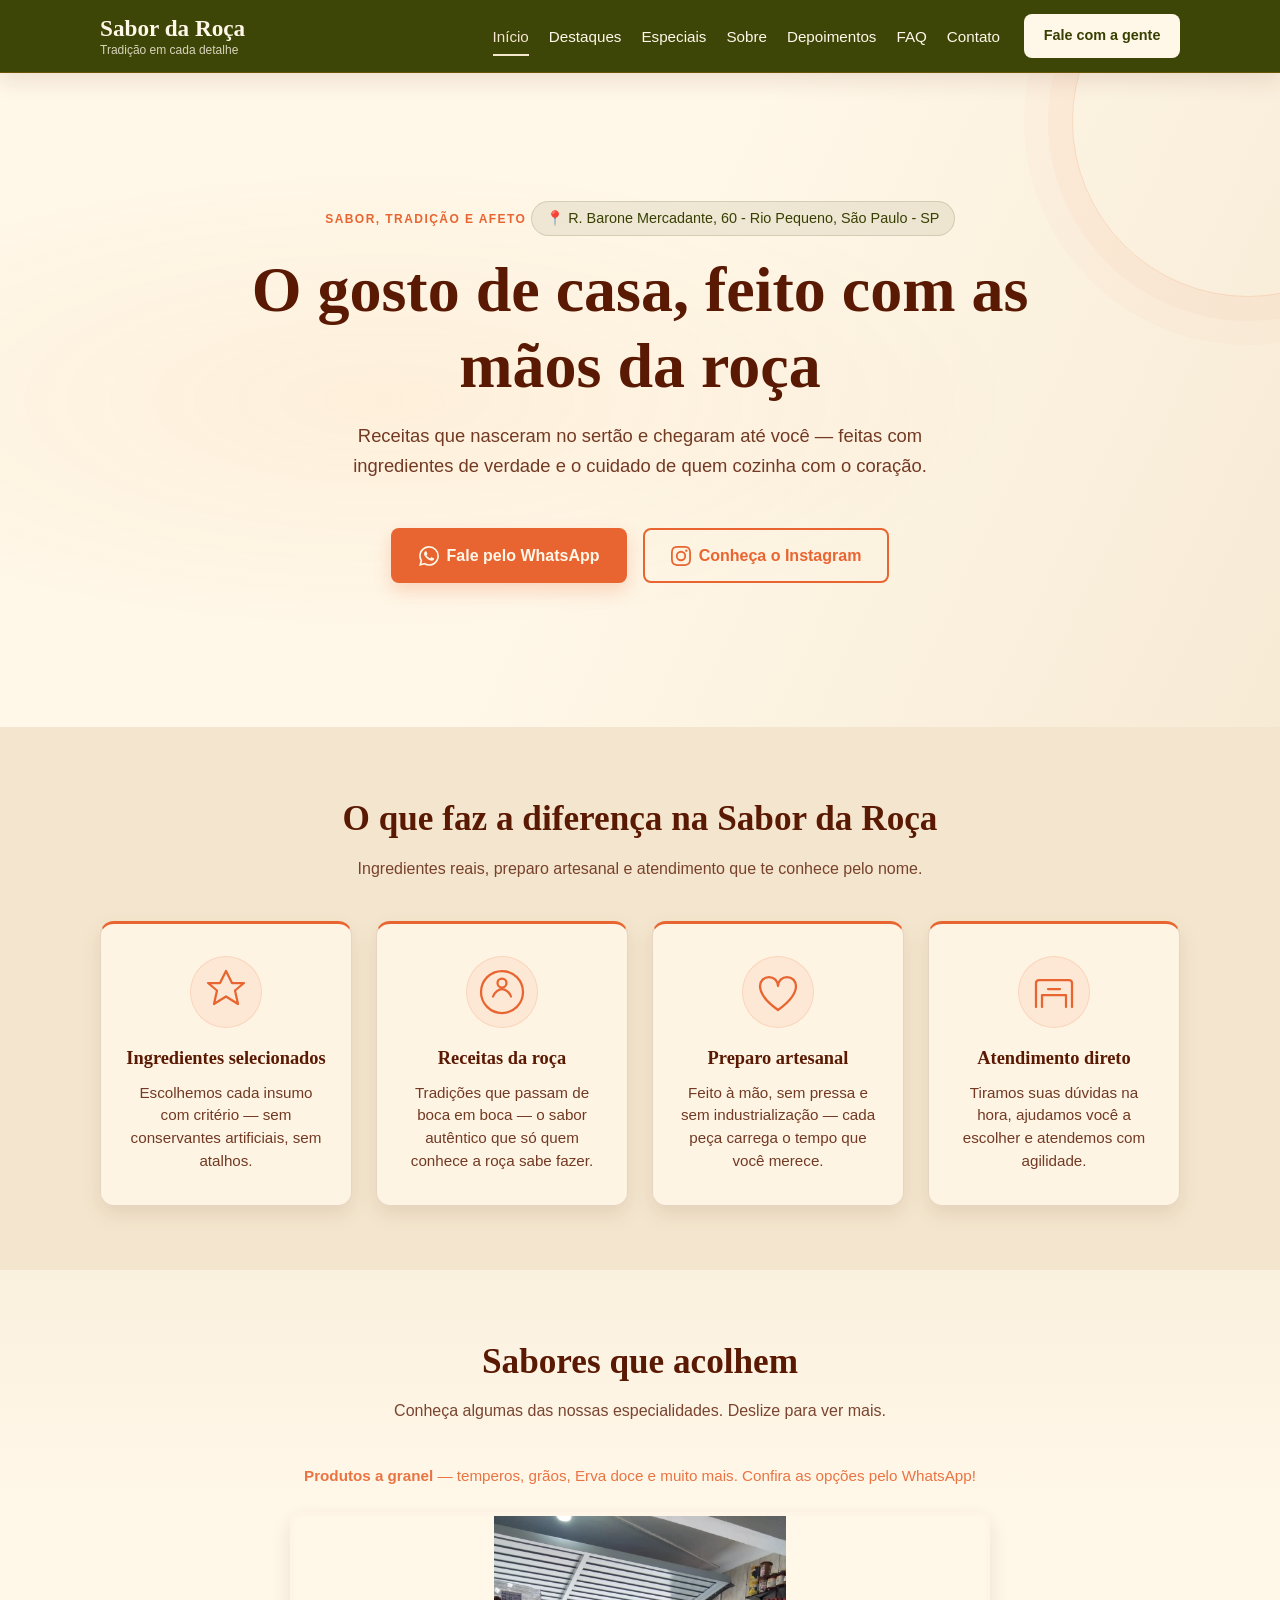
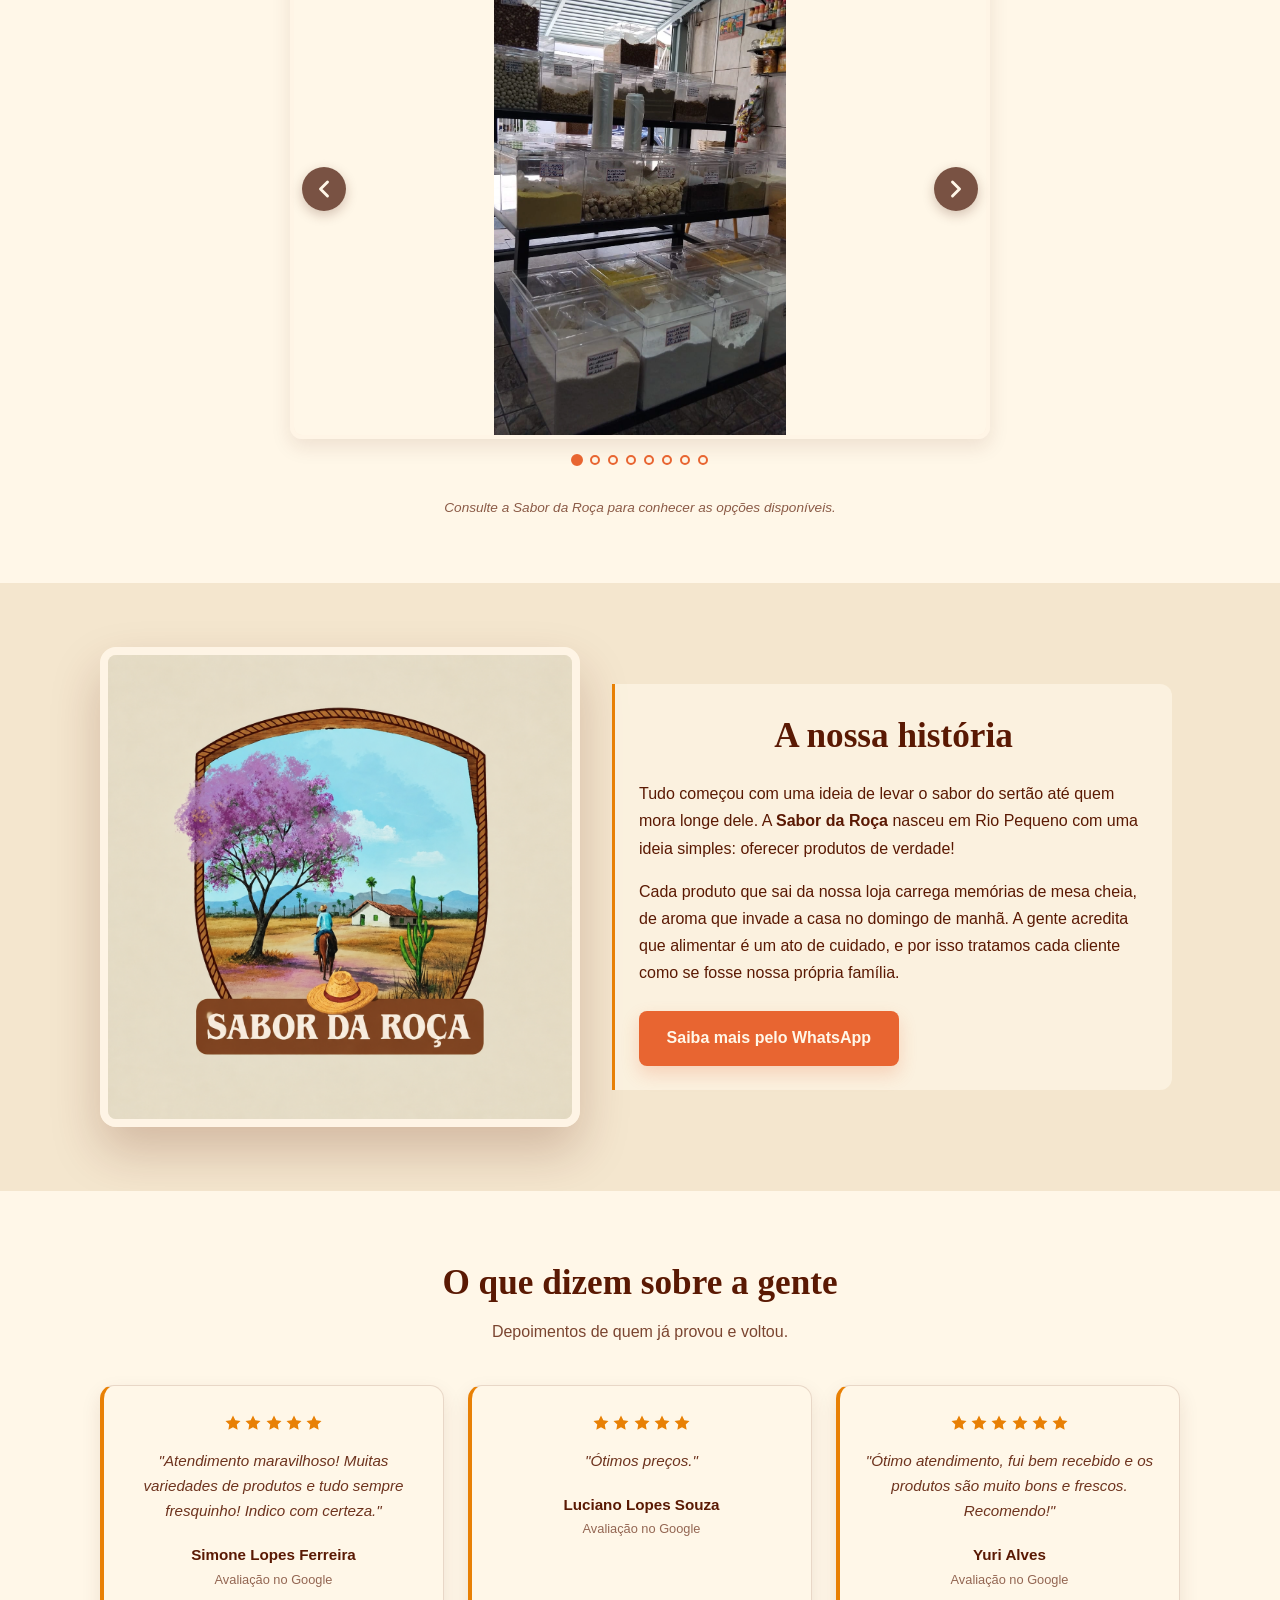
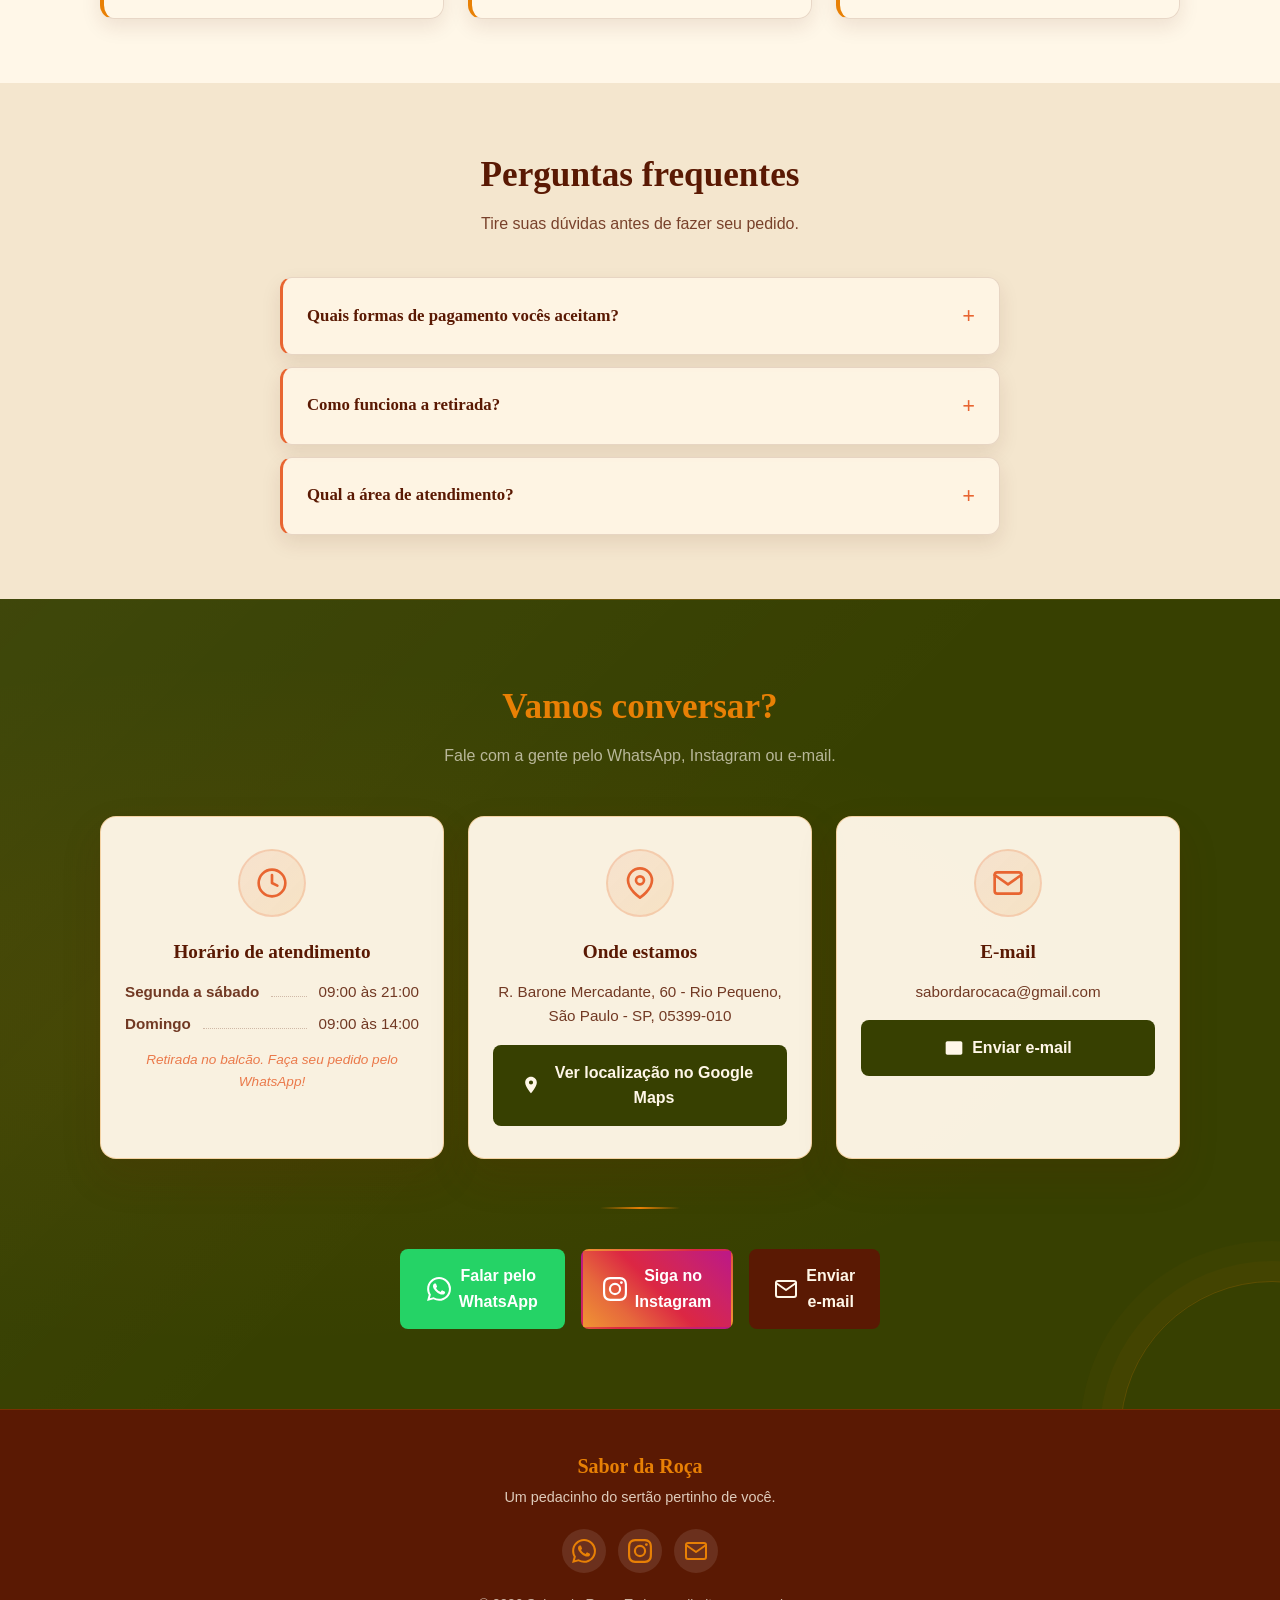
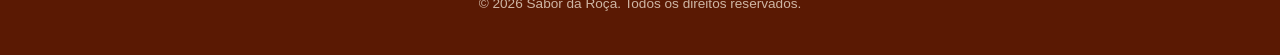
==== commit 3e42d696: "ajustes gerais" ====
--- a/index.html
+++ b/index.html
@@ -9,24 +9,21 @@
   <meta name="referrer" content="strict-origin-when-cross-origin">
   <meta name="robots" content="index, follow">
   <link rel="canonical" href="https://yurialvvvss.github.io/SABORDAROCA/">
-  <!-- ATUALIZADO: fallback PNG para navegadores que não suportam SVG favicon -->
-  <link rel="icon" href="./assets/favicon.svg" type="image/svg+xml">
-  <link rel="icon" href="./assets/favicon.png" type="image/png" sizes="32x32">
+  <link rel="icon" href="./assets/favicon.png" type="image/png">
   <link rel="manifest" href="./manifest.json">
   <meta name="apple-mobile-web-app-capable" content="yes">
   <meta name="apple-mobile-web-app-status-bar-style" content="black-translucent">
   <meta name="apple-mobile-web-app-title" content="Sabor da Roça">
-  <!-- ATUALIZADO: preload da imagem sobre.webp usada na seção Sobre (se houver hero image, adicionar preload aqui) -->
-  <!-- OBS: O hero utiliza gradiente CSS, sem <img>. Se uma imagem for adicionada ao hero, inclua:
-       <link rel="preload" as="image" href="./assets/images/hero.webp" imagesrcset="./assets/images/hero.webp" imagesizes="100vw" fetchpriority="high"> -->
   <link rel="preload" as="image" href="./assets/images/sobre.webp" fetchpriority="high">
+  <meta http-equiv="X-Content-Type-Options" content="nosniff">
+  <meta http-equiv="X-Frame-Options" content="DENY">
   <meta property="og:type" content="website">
   <meta property="og:locale" content="pt_BR">
   <meta property="og:site_name" content="Sabor da Roça">
   <meta property="og:title" content="Sabor da Roça — Um pedacinho do sertão pertinho de você">
   <meta property="og:description" content="Comida artesanal com ingredientes selecionados e receitas de família em Rio Pequeno, São Paulo/SP.">
   <meta property="og:url" content="https://yurialvvvss.github.io/SABORDAROCA/">
-  <meta property="og:image" content="https://yurialvvvss.github.io/SABORDAROCA/assets/images/hero.webp">
+  <meta property="og:image" content="https://yurialvvvss.github.io/SABORDAROCA/assets/images/foto1.webp">
   <meta property="og:image:alt" content="Comida caseira em uma mesa rústica">
   <meta property="og:image:type" content="image/webp">
   <meta property="og:image:width" content="600">
@@ -34,7 +31,7 @@
   <meta name="twitter:card" content="summary_large_image">
   <meta name="twitter:title" content="Sabor da Roça — Um pedacinho do sertão pertinho de você">
   <meta name="twitter:description" content="Comida artesanal com ingredientes selecionados e receitas de família em Rio Pequeno, São Paulo/SP.">
-  <meta name="twitter:image" content="https://yurialvvvss.github.io/SABORDAROCA/assets/images/hero.webp">
+  <meta name="twitter:image" content="https://yurialvvvss.github.io/SABORDAROCA/assets/images/foto1.webp">
   <meta name="twitter:image:alt" content="Comida caseira em uma mesa rústica">
   <title>Sabor da Roça — Um pedacinho do sertão pertinho de você</title>
   <!-- Critical CSS — renderiza header e hero sem esperar o CSS externo -->
@@ -62,7 +59,6 @@
     .btn--secundario{background-color:transparent;color:#E86531;border-color:#E86531}
     .header__hamburger{display:none;flex-direction:column;justify-content:center;gap:5px;background:none;border:none;cursor:pointer;padding:.5rem;min-height:44px;min-width:44px}
   </style>
-  <!-- ATUALIZADO: JSON-LD com sameAs para WhatsApp Business -->
   <script type="application/ld+json">
     {
       "@context": "https://schema.org",
@@ -70,7 +66,7 @@
       "name": "Sabor da Roça",
       "description": "Comida artesanal com ingredientes selecionados e receitas de família em Rio Pequeno, São Paulo.",
       "url": "https://yurialvvvss.github.io/SABORDAROCA/",
-      "image": "https://yurialvvvss.github.io/SABORDAROCA/assets/images/hero.webp",
+      "image": "https://yurialvvvss.github.io/SABORDAROCA/assets/images/foto1.webp",
       "telephone": "+55 11 92134-7467",
       "sameAs": [
         "https://www.instagram.com/saboor_da_roca/",
@@ -118,9 +114,9 @@
         <ul class="header__menu">
           <li><a href="#inicio" class="header__link" aria-current="location">Início</a></li>
           <li><a href="#destaques" class="header__link">Destaques</a></li>
-          <!-- ATUALIZADO: texto do menu alinhado com o título da seção (era "Produtos", seção se chama "Sabores que acolhem" — renomeado para "Especiais" mantendo o id #produtos) -->
           <li><a href="#produtos" class="header__link">Especiais</a></li>
           <li><a href="#sobre" class="header__link">Sobre</a></li>
+          <li><a href="#depoimentos" class="header__link">Depoimentos</a></li>
           <li><a href="#faq" class="header__link">FAQ</a></li>
           <li><a href="#contato" class="header__link">Contato</a></li>
         </ul>
@@ -138,7 +134,6 @@
   <main id="conteudo-principal">
 
     <!-- ========== HERO ========== -->
-    <!-- ATUALIZADO: copy reescrito com foco em emoção e promessa de marca, sem repetição -->
     <section class="hero" id="inicio">
       <div class="hero__container">
         <div class="hero__texto">
@@ -146,8 +141,6 @@
           <p class="hero__localizacao">📍 R. Barone Mercadante, 60 - Rio Pequeno, São Paulo - SP</p>
           <h1 class="hero__titulo">O gosto de casa, feito com as mãos da roça</h1>
           <p class="hero__subtitulo">Receitas que nasceram no sertão e chegaram até você — feitas com ingredientes de verdade e o cuidado de quem cozinha com o coração.</p>
-          <!-- ATUALIZADO: informação sobre venda a granel e variedade de produtos -->
-          <p class="hero__preco"><strong>Produtos a granel</strong> <span class="hero__preco-obs">— temperos, grãos, Erva doce e muito mais. Confira as opções pelo WhatsApp!</span></p>
           <div class="hero__botoes">
             <a href="https://wa.me/5511921347467" target="_blank" rel="noopener noreferrer" class="btn btn--primario">
               <svg class="btn__icone" viewBox="0 0 24 24" width="20" height="20" fill="currentColor" aria-hidden="true"><path d="M17.472 14.382c-.297-.149-1.758-.867-2.03-.967-.273-.099-.471-.148-.67.15-.197.297-.767.966-.94 1.164-.173.199-.347.223-.644.075-.297-.15-1.255-.463-2.39-1.475-.883-.788-1.48-1.761-1.653-2.059-.173-.297-.018-.458.13-.606.134-.133.298-.347.446-.52.149-.174.198-.298.298-.497.099-.198.05-.371-.025-.52-.075-.149-.669-1.612-.916-2.207-.242-.579-.487-.5-.669-.51l-.57-.01c-.198 0-.52.074-.792.372-.272.297-1.04 1.016-1.04 2.479 0 1.462 1.065 2.875 1.213 3.074.149.198 2.096 3.2 5.077 4.487.709.306 1.262.489 1.694.625.712.227 1.36.195 1.871.118.571-.085 1.758-.719 2.006-1.413.248-.694.248-1.289.173-1.413-.074-.124-.272-.198-.57-.347m-5.421 7.403h-.004a9.87 9.87 0 01-5.031-1.378l-.361-.214-3.741.982.998-3.648-.235-.374a9.86 9.86 0 01-1.51-5.26c.001-5.45 4.436-9.884 9.888-9.884 2.64 0 5.122 1.03 6.988 2.898a9.825 9.825 0 012.893 6.994c-.003 5.45-4.437 9.884-9.885 9.884m8.413-18.297A11.815 11.815 0 0012.05 0C5.495 0 .16 5.335.157 11.892c0 2.096.547 4.142 1.588 5.945L.057 24l6.305-1.654a11.882 11.882 0 005.683 1.448h.005c6.554 0 11.89-5.335 11.893-11.893a11.821 11.821 0 00-3.48-8.413z"/></svg>
@@ -163,7 +156,6 @@
     </section>
 
     <!-- ========== DIFERENCIAIS ========== -->
-    <!-- ATUALIZADO: copy reescrito com foco em benefícios concretos e tangíveis -->
     <section class="diferenciais" id="destaques">
       <div class="secao__container">
         <h2 class="secao__titulo">O que faz a diferença na Sabor da Roça</h2>
@@ -222,15 +214,8 @@
       <div class="secao__container">
         <h2 class="secao__titulo">Sabores que acolhem</h2>
         <p class="secao__subtitulo">Conheça algumas das nossas especialidades. Deslize para ver mais.</p>
-
-        <!-- ATUALIZADO: imagens do carrossel com sugestão de compressão WebP -->
-        <!--
-          NOTA DE PERFORMANCE: Para melhorar Core Web Vitals, comprima todas as imagens
-          do carrossel (foto1–foto8) para WebP com qualidade de 75–80%.
-          Ferramentas recomendadas: Squoosh (squoosh.app), Sharp (CLI), ou TinyPNG.
-          Tamanho alvo: cada imagem < 150KB para carrossel 600x450.
-          Se possível, crie versões srcset com 400w e 800w para art-directed loading.
-        -->
+        <p class="produtos__granel"><strong>Produtos a granel</strong> — temperos, grãos, Erva doce e muito mais. Confira as opções pelo WhatsApp!</p>
+
         <div class="carrossel" role="region" aria-label="Galeria de produtos" aria-roledescription="carrossel">
           <div class="carrossel__pista">
             <div class="carrossel__slides">
@@ -285,11 +270,9 @@
     </section>
 
     <!-- ========== SOBRE ========== -->
-    <!-- ATUALIZADO: copy reescrito com tom narrativo e propósito de marca -->
     <section class="sobre" id="sobre">
       <div class="sobre__container">
         <div class="sobre__imagem">
-          <!-- ATUALIZADO: imagem sobre com loading lazy e decoding async -->
           <img src="./assets/images/sobre.webp" alt="Preparo de alimento artesanal em ambiente rústico" loading="lazy" decoding="async" width="500" height="400">
         </div>
         <div class="sobre__texto">
@@ -301,14 +284,13 @@
       </div>
     </section>
 
-    <!-- ATUALIZADO: seção de depoimentos de clientes -->
+    <!-- ========== DEPOIMENTOS ========== -->
     <section class="depoimentos" id="depoimentos">
       <div class="secao__container">
         <h2 class="secao__titulo">O que dizem sobre a gente</h2>
         <p class="secao__subtitulo">Depoimentos de quem já provou e voltou.</p>
 
         <div class="depoimentos__grid">
-          <!-- ATUALIZADO: depoimentos reais do Google -->
           <article class="depoimento-card">
             <div class="depoimento-card__estrelas" aria-label="5 de 5 estrelas">
               <svg viewBox="0 0 24 24" width="18" height="18" fill="currentColor" aria-hidden="true"><path d="M12 2l3.09 6.26L22 9.27l-5 4.87 1.18 6.88L12 17.77l-6.18 3.25L7 14.14 2 9.27l6.91-1.01L12 2z"/></svg>
@@ -364,7 +346,7 @@
       </div>
     </section>
 
-    <!-- ATUALIZADO: seção de FAQ com <details>/<summary> acessível -->
+    <!-- ========== FAQ ========== -->
     <section class="faq" id="faq">
       <div class="secao__container">
         <h2 class="secao__titulo">Perguntas frequentes</h2>
@@ -424,7 +406,6 @@
                 <span class="horario__hora">09:00 às 14:00</span>
               </div>
             </div>
-            <!-- ATUALIZADO: informação de retirada nos horários -->
             <p class="info-card__nota">Retirada no balcão. Faça seu pedido pelo WhatsApp!</p>
           </div>
 
@@ -502,7 +483,6 @@
     </div>
   </footer>
 
-  <!-- ATUALIZADO: atributo defer para não bloquear renderização -->
   <script src="./js/script.js" defer></script>
 </body>
 </html>
--- a/css/style.css
+++ b/css/style.css
@@ -9,14 +9,13 @@
   --cor-terra: #E86531;
   --cor-terra-escura: #5A1903;
   --cor-verde: #374001;
-  --cor-laranja: #E88005;
   --cor-dourado: #E88005;
   --cor-texto: #5A1903;
   --cor-texto-claro: #FFF7E8;
   --cor-avermelhado: #E8412F;
 
   --cor-papel-sombra: #E8D5B7;
-  --cor-terra-suave: #E86531;
+
   --borda-clara: rgba(90, 25, 3, 0.14);
   --borda-escura: rgba(255, 249, 237, 0.18);
   --sombra-quente: 0 18px 40px rgba(90, 25, 3, 0.14);
@@ -195,15 +194,6 @@
   color: var(--cor-verde);
 }
 
-.btn--produto {
-  background-color: var(--cor-laranja);
-  color: var(--cor-texto-claro);
-  width: 100%;
-}
-.btn--produto:hover {
-  background-color: var(--cor-terra-escura);
-}
-
 .btn--whatsapp {
   background-color: #25D366;
   color: #fff;
@@ -516,88 +506,12 @@
   background-image: linear-gradient(180deg, rgba(232, 213, 183, 0.2), transparent 25%);
 }
 
-.produto-card {
-  background-color: var(--cor-fundo);
-  border: 1px solid var(--borda-clara);
-  border-radius: 14px;
-  overflow: hidden;
-  box-shadow: var(--sombra);
-  transition: box-shadow var(--transicao), transform var(--transicao), border-color var(--transicao);
-}
-.produto-card:hover {
-  box-shadow: var(--sombra-hover);
-  transform: translateY(-2px);
-  border-color: rgba(232, 101, 49, 0.3);
-}
-
-.produto-card:focus-within {
-  border-color: var(--cor-dourado);
-  box-shadow: var(--sombra-hover);
-}
-
-.produto-card__imagem {
-  width: 100%;
-  aspect-ratio: 4 / 3;
-  overflow: hidden;
-  background-color: rgba(232, 101, 49, 0.06);
-  position: relative;
-}
-
-.produto-card__imagem::after {
-  content: '';
-  position: absolute;
-  inset: 0;
-  background: linear-gradient(180deg, transparent 55%, rgba(84, 36, 21, 0.2));
-  pointer-events: none;
-}
-
-.produto-card__imagem::before {
-  content: 'Em destaque';
-  position: absolute;
-  z-index: 1;
-  top: 0.85rem;
-  left: 0.85rem;
-  padding: 0.3rem 0.65rem;
-  border: 1px solid rgba(255, 249, 237, 0.35);
-  border-radius: 999px;
-  background-color: rgba(84, 36, 21, 0.78);
-  color: var(--cor-texto-claro);
-  font-size: 0.72rem;
-  font-weight: 700;
-  letter-spacing: 0.04em;
-  text-transform: uppercase;
-}
-
-.produto-card__imagem img {
-  width: 100%;
-  height: 100%;
-  object-fit: cover;
-  transition: transform var(--transicao);
-}
-.produto-card:hover .produto-card__imagem img {
-  transform: scale(1.03);
-}
-
-.produto-card__conteudo {
-  padding: 1.5rem;
-  display: flex;
-  flex-direction: column;
-  gap: 0.6rem;
-  min-height: 210px;
-}
-
-.produto-card__titulo {
-  font-family: var(--fonte-titulo);
-  font-size: 1.15rem;
-  color: var(--cor-terra-escura);
-}
-
-.produto-card__descricao {
+.produtos__granel {
+  text-align: center;
   font-size: 0.95rem;
-  line-height: 1.5;
-  color: var(--cor-texto);
-  opacity: 0.85;
-  flex: 1;
+  color: var(--cor-terra);
+  margin-bottom: 1.5rem;
+  opacity: 0.9;
 }
 
 .produtos__aviso {
@@ -703,7 +617,7 @@
 }
 
 .carrossel__ponto:hover {
-  background-color: var(--cor-terra-suave);
+  background-color: var(--cor-terra);
 }
 
 .carrossel__ponto--ativo {
@@ -826,15 +740,6 @@
   gap: 1rem;
   max-width: 480px;
   margin: 0 auto;
-}
-
-.contato__local {
-  display: flex;
-  align-items: center;
-  justify-content: center;
-  gap: 0.5rem;
-  font-size: 1rem;
-  opacity: 0.9;
 }
 
 .contato__grid {
@@ -1213,12 +1118,10 @@
 /* ========================================
    PLACEHOLDER DE IMAGEM (quando não há foto)
    ======================================== */
-.produto-card__imagem img[src=""],
 .sobre__imagem img[src=""] {
   display: none;
 }
 
-.produto-card__imagem:empty::before,
 .sobre__imagem:empty::before {
   display: none;
 }
@@ -1303,15 +1206,6 @@
   opacity: 0.65;
 }
 
-.depoimentos__nota {
-  text-align: center;
-  font-size: 0.8rem;
-  color: var(--cor-texto);
-  opacity: 0.55;
-  margin-top: 2rem;
-  font-style: italic;
-}
-
 /* ========================================
    FAQ
    ======================================== */
@@ -1396,16 +1290,6 @@
 }
 
 /* ========================================
-   FOOTER — Info de entrega
-   ======================================== */
-.footer__entrega {
-  font-size: 0.85rem;
-  opacity: 0.75;
-  max-width: 480px;
-  text-align: center;
-}
-
-/* ========================================
    INFO CARD — Nota de retirada
    ======================================== */
 .info-card__nota {
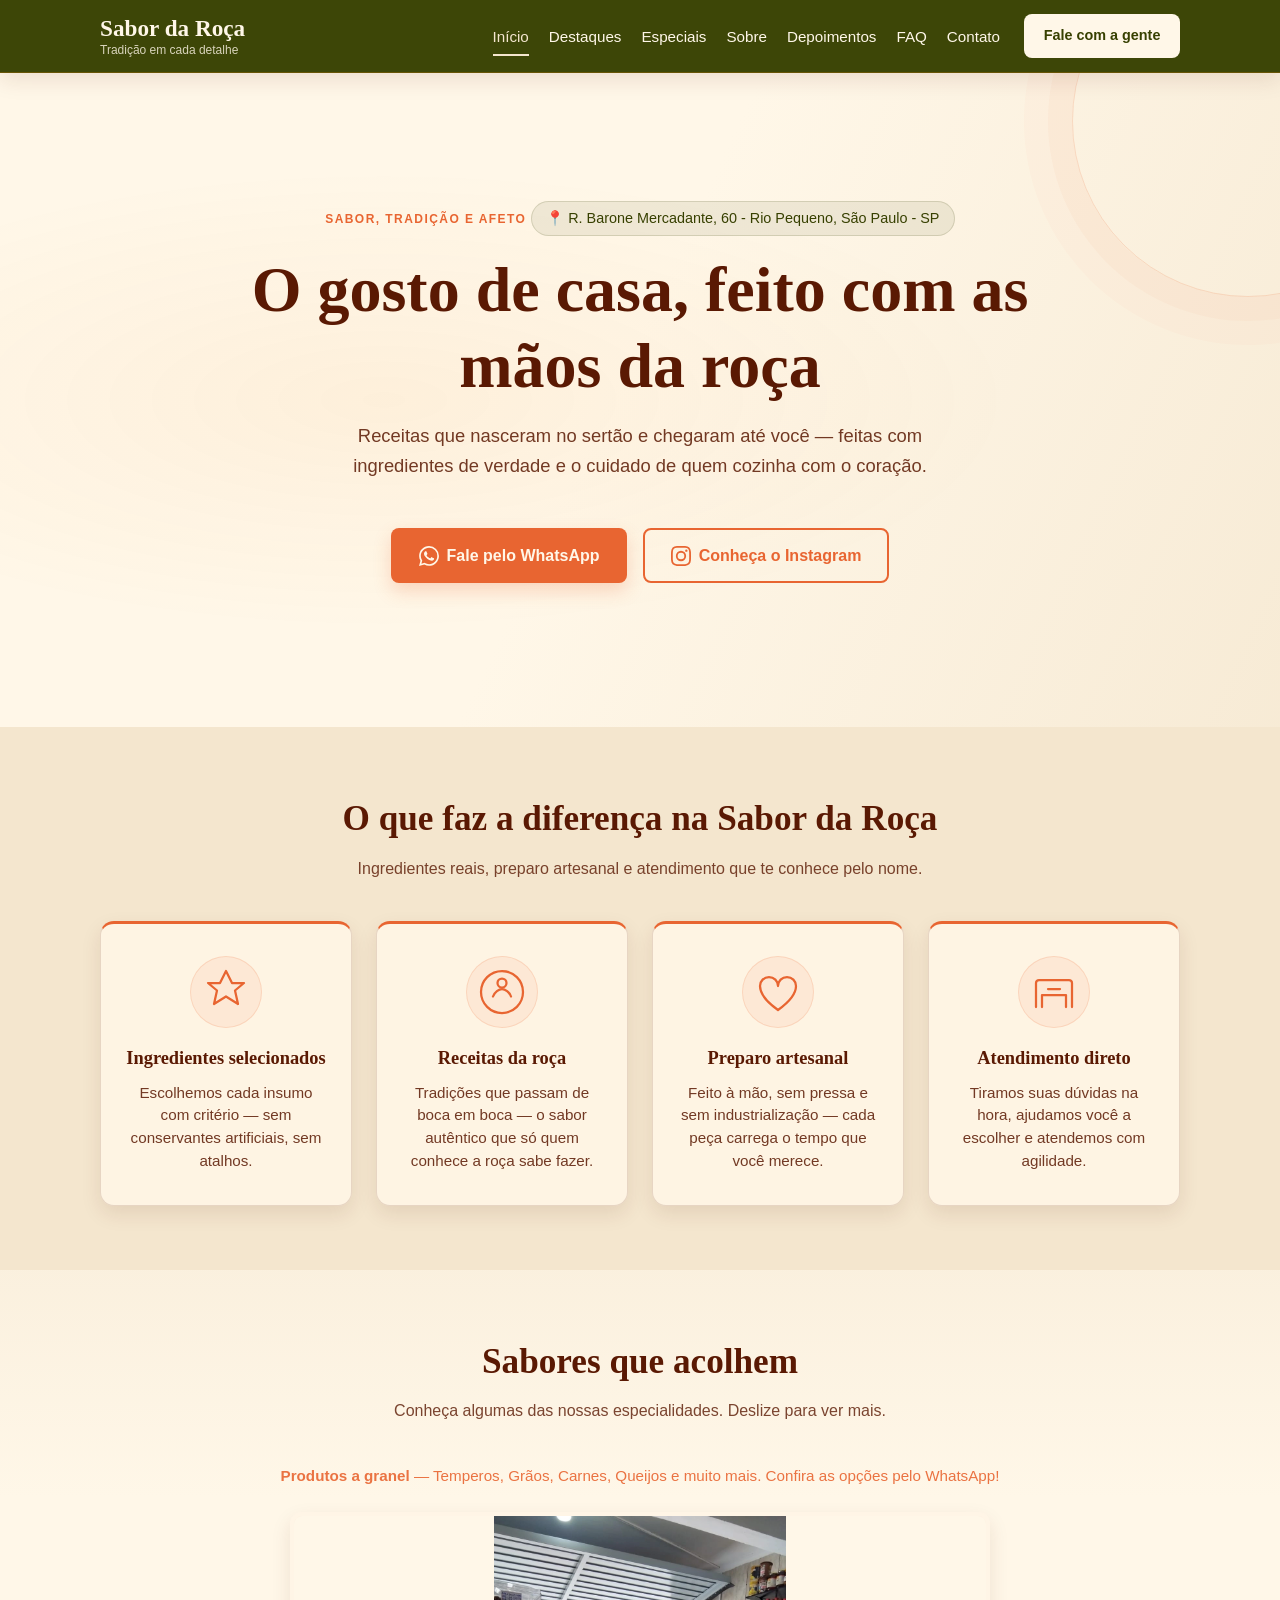
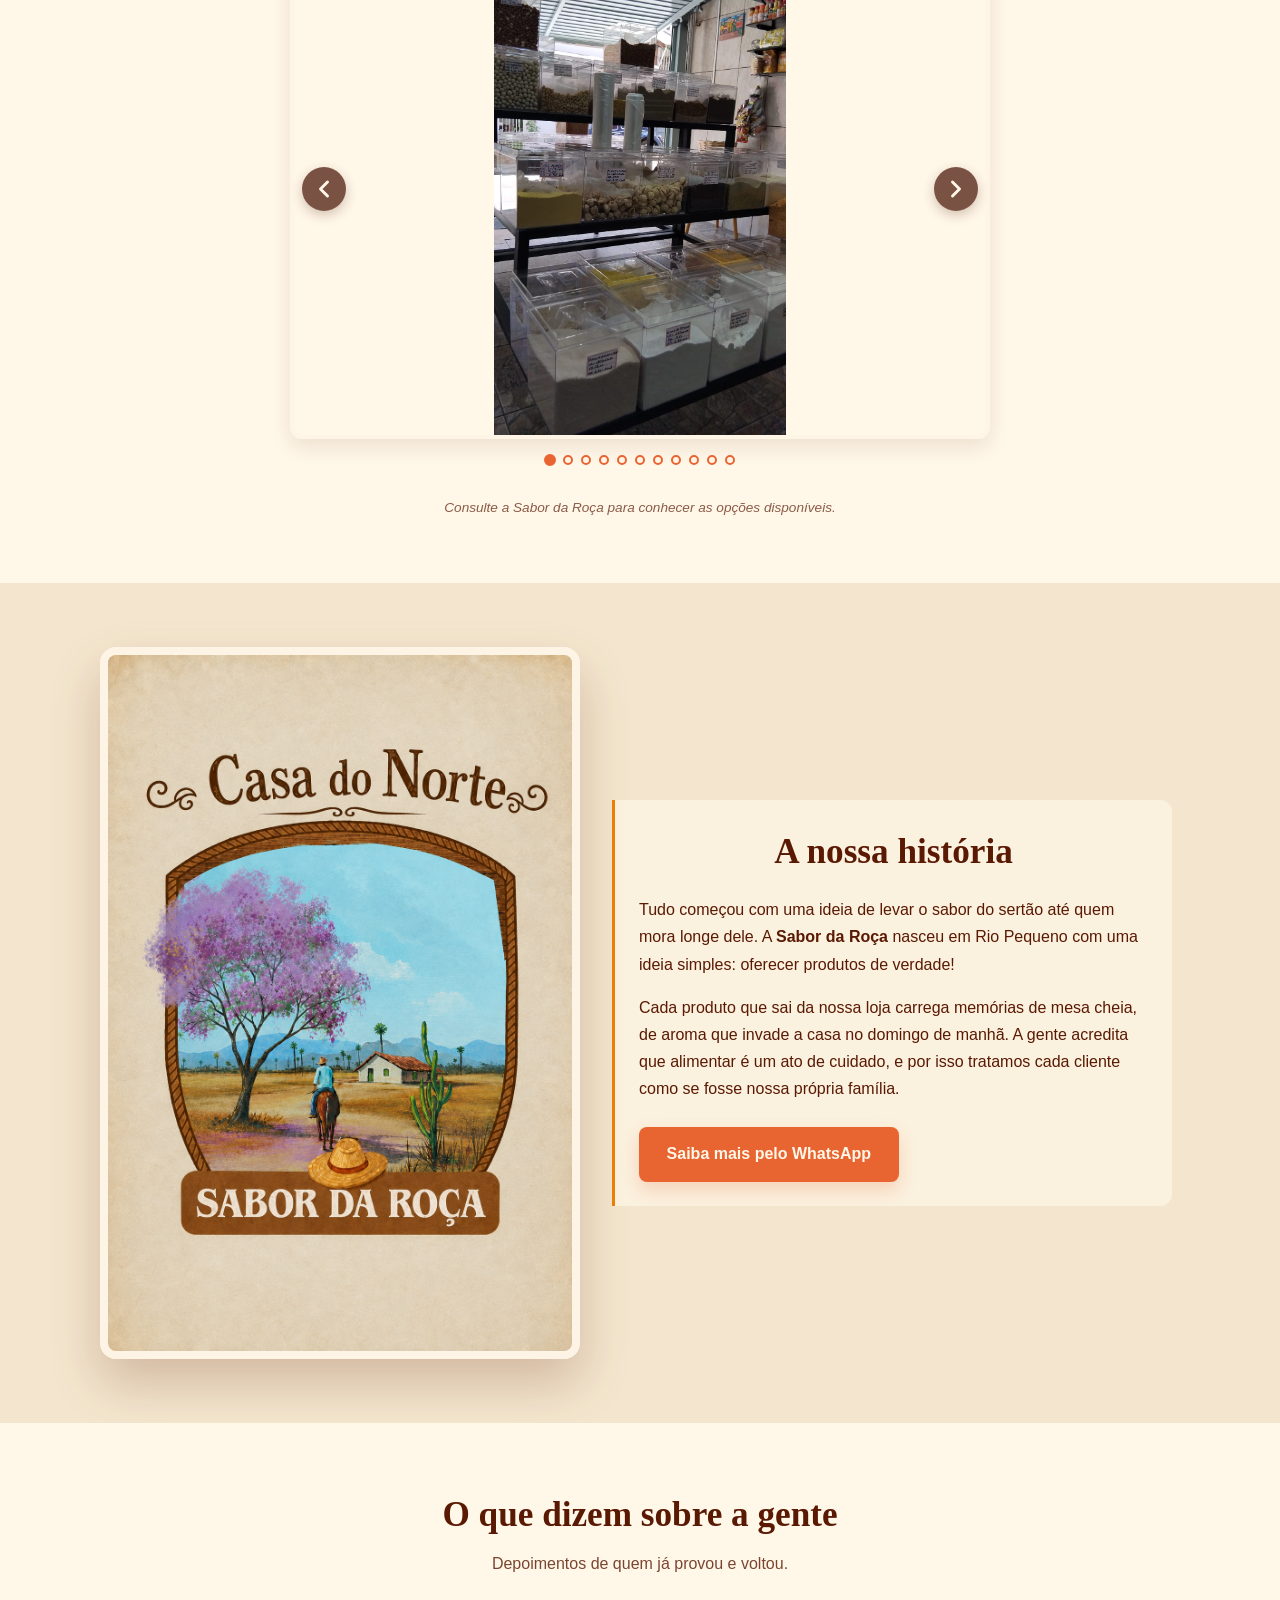
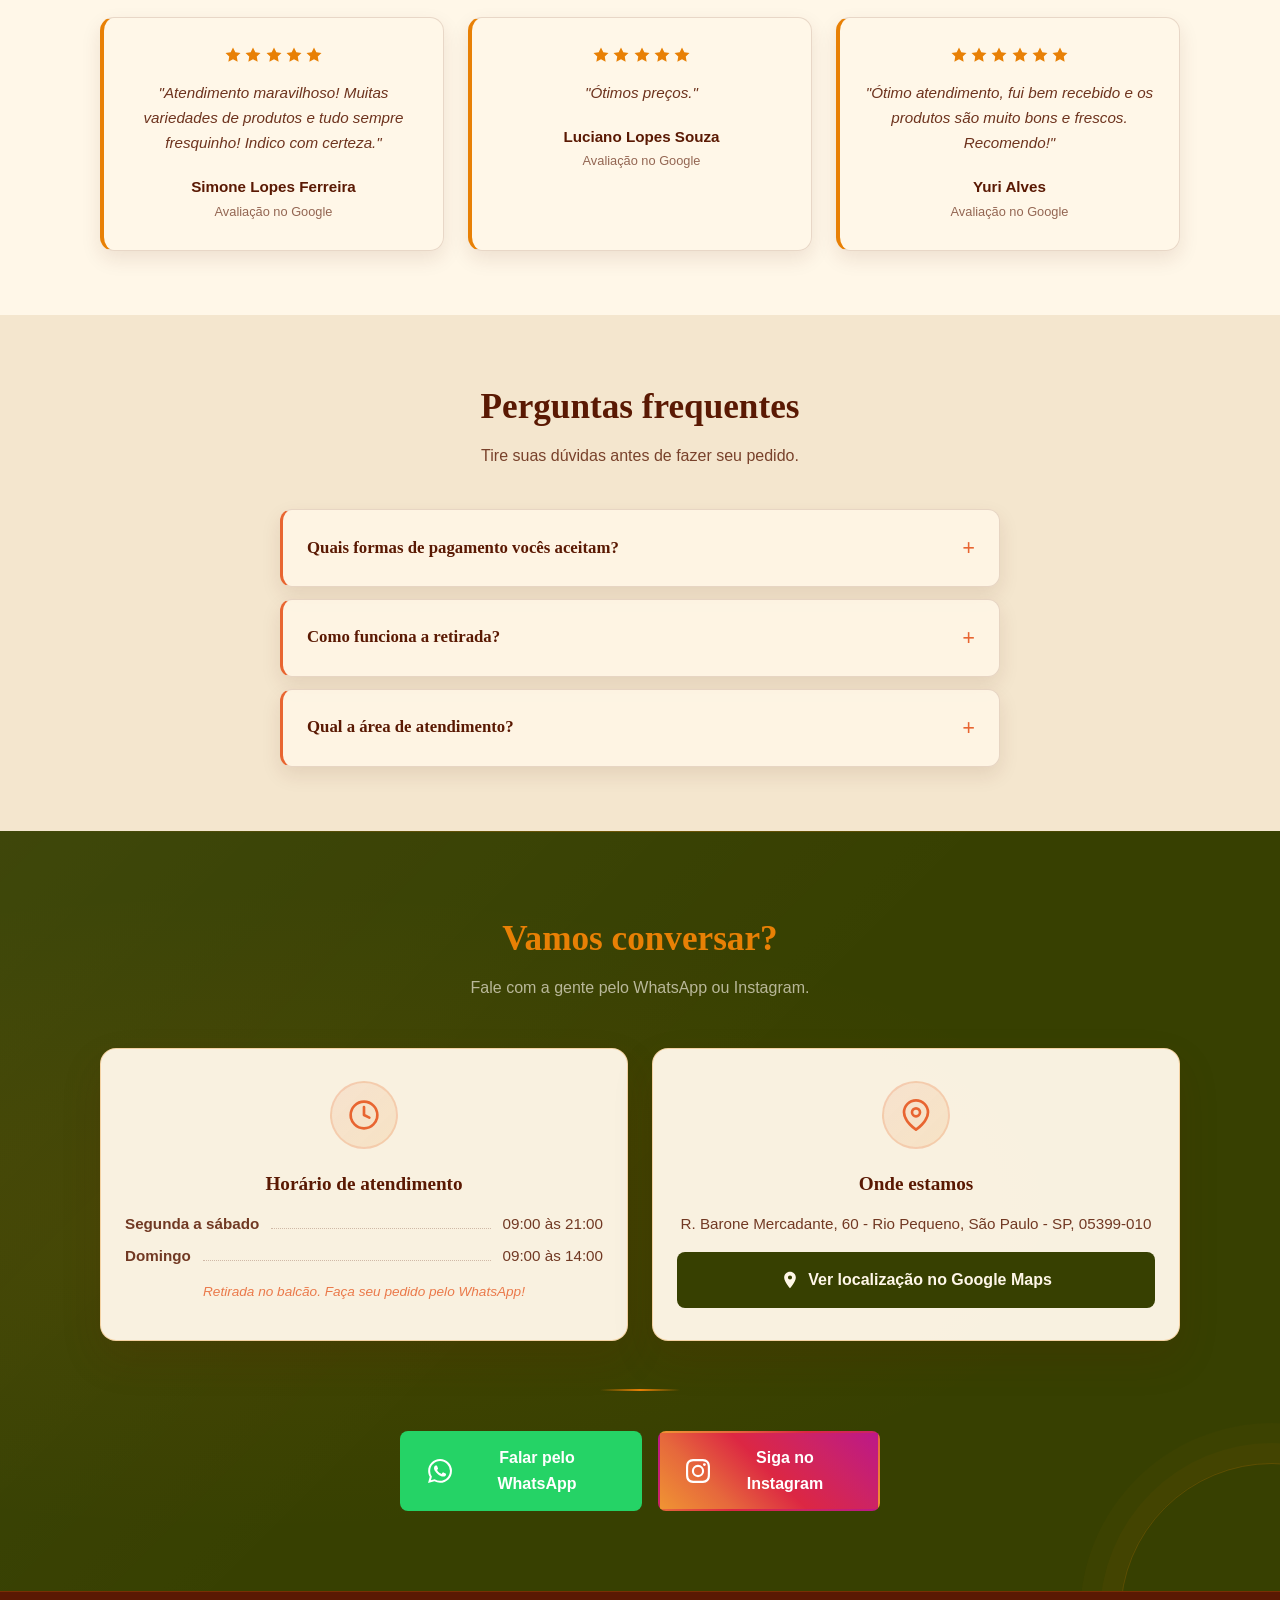
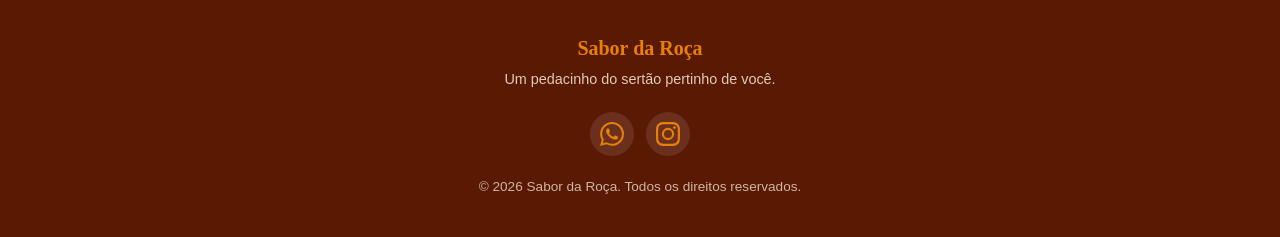
==== commit e932a07f: "ajustes gerais" ====
--- a/index.html
+++ b/index.html
@@ -1,6 +1,14 @@
 <!DOCTYPE html>
 <html lang="pt-BR">
 <head>
+  <!-- Google tag (gtag.js) -->
+  <script async src="https://www.googletagmanager.com/gtag/js?id=G-9YJWQZXZ8C"></script>
+  <script>
+    window.dataLayer = window.dataLayer || [];
+    function gtag(){dataLayer.push(arguments);}
+    gtag('js', new Date());
+    gtag('config', 'G-9YJWQZXZ8C');
+  </script>
   <meta charset="UTF-8">
   <meta name="viewport" content="width=device-width, initial-scale=1.0">
   <meta name="description" content="Sabor da Roça — comida artesanal com sabores do sertão em Rio Pequeno, São Paulo/SP. Ingredientes selecionados e receitas de família.">
@@ -15,8 +23,6 @@
   <meta name="apple-mobile-web-app-status-bar-style" content="black-translucent">
   <meta name="apple-mobile-web-app-title" content="Sabor da Roça">
   <link rel="preload" as="image" href="./assets/images/sobre.webp" fetchpriority="high">
-  <meta http-equiv="X-Content-Type-Options" content="nosniff">
-  <meta http-equiv="X-Frame-Options" content="DENY">
   <meta property="og:type" content="website">
   <meta property="og:locale" content="pt_BR">
   <meta property="og:site_name" content="Sabor da Roça">
@@ -214,34 +220,43 @@
       <div class="secao__container">
         <h2 class="secao__titulo">Sabores que acolhem</h2>
         <p class="secao__subtitulo">Conheça algumas das nossas especialidades. Deslize para ver mais.</p>
-        <p class="produtos__granel"><strong>Produtos a granel</strong> — temperos, grãos, Erva doce e muito mais. Confira as opções pelo WhatsApp!</p>
+        <p class="produtos__granel"><strong>Produtos a granel</strong> — Temperos, Grãos, Carnes, Queijos e muito mais. Confira as opções pelo WhatsApp!</p>
 
         <div class="carrossel" role="region" aria-label="Galeria de produtos" aria-roledescription="carrossel">
           <div class="carrossel__pista">
             <div class="carrossel__slides">
-              <div class="carrossel__slide" role="group" aria-roledescription="slide" aria-label="Slide 1 de 8">
+              <div class="carrossel__slide" role="group" aria-roledescription="slide" aria-label="Slide 1 de 11">
                 <img src="./assets/images/foto1.webp" alt="Bolo de fubá caseiro com cobertura de goiabada, servido em prato rústico de barro" loading="lazy" decoding="async" width="600" height="450">
               </div>
-              <div class="carrossel__slide" role="group" aria-roledescription="slide" aria-label="Slide 2 de 8">
+              <div class="carrossel__slide" role="group" aria-roledescription="slide" aria-label="Slide 2 de 11">
                 <img src="./assets/images/foto2.webp" alt="Cesta de temperos secos e ervas aromáticas, com rótulos artesanais de papel" loading="lazy" decoding="async" width="600" height="450">
               </div>
-              <div class="carrossel__slide" role="group" aria-roledescription="slide" aria-label="Slide 3 de 8">
+              <div class="carrossel__slide" role="group" aria-roledescription="slide" aria-label="Slide 3 de 11">
                 <img src="./assets/images/foto3.webp" alt="Pães artesanais recém-assados em cesto de vime, com farinha de trigo sobre a mesa" loading="lazy" decoding="async" width="600" height="450">
               </div>
-              <div class="carrossel__slide" role="group" aria-roledescription="slide" aria-label="Slide 4 de 8">
+              <div class="carrossel__slide" role="group" aria-roledescription="slide" aria-label="Slide 4 de 11">
                 <img src="./assets/images/foto4.webp" alt="Combos de doces típicos do sertão, incluindo cocada e paçoca, embalados artesanalmente" loading="lazy" decoding="async" width="600" height="450">
               </div>
-              <div class="carrossel__slide" role="group" aria-roledescription="slide" aria-label="Slide 5 de 8">
+              <div class="carrossel__slide" role="group" aria-roledescription="slide" aria-label="Slide 5 de 11">
                 <img src="./assets/images/foto5.webp" alt="Manteiga de garrafa e queijo minas fresco, servidos com pão na chapa" loading="lazy" decoding="async" width="600" height="450">
               </div>
-              <div class="carrossel__slide" role="group" aria-roledescription="slide" aria-label="Slide 6 de 8">
+              <div class="carrossel__slide" role="group" aria-roledescription="slide" aria-label="Slide 6 de 11">
                 <img src="./assets/images/foto6.webp" alt="Geleias artesanais de frutas tropicais em potes de vidro com lacres de pano" loading="lazy" decoding="async" width="600" height="450">
               </div>
-              <div class="carrossel__slide" role="group" aria-roledescription="slide" aria-label="Slide 7 de 8">
+              <div class="carrossel__slide" role="group" aria-roledescription="slide" aria-label="Slide 7 de 11">
                 <img src="./assets/images/foto7.webp" alt="Quadro de cafés da manhã sertanejos com bolo, café coado e frutas frescas" loading="lazy" decoding="async" width="600" height="450">
               </div>
-              <div class="carrossel__slide" role="group" aria-roledescription="slide" aria-label="Slide 8 de 8">
+              <div class="carrossel__slide" role="group" aria-roledescription="slide" aria-label="Slide 8 de 11">
                 <img src="./assets/images/foto8.webp" alt="Banquinho rústico com cestos de palha contendo produtos da roça, em ambiente de loja artesanal" loading="lazy" decoding="async" width="600" height="450">
+              </div>
+              <div class="carrossel__slide" role="group" aria-roledescription="slide" aria-label="Slide 9 de 11">
+                <img src="./assets/images/foto9.webp" alt="Produto artesanal da Sabor da Roça" loading="lazy" decoding="async" width="600" height="450">
+              </div>
+              <div class="carrossel__slide" role="group" aria-roledescription="slide" aria-label="Slide 10 de 11">
+                <img src="./assets/images/foto10.webp" alt="Produto artesanal da Sabor da Roça" loading="lazy" decoding="async" width="600" height="450">
+              </div>
+              <div class="carrossel__slide" role="group" aria-roledescription="slide" aria-label="Slide 11 de 11">
+                <img src="./assets/images/foto11.webp" alt="Produto artesanal da Sabor da Roça" loading="lazy" decoding="async" width="600" height="450">
               </div>
             </div>
           </div>
@@ -262,6 +277,9 @@
             <button class="carrossel__ponto" role="tab" aria-selected="false" aria-label="Ir para slide 6" data-indice="5" type="button"></button>
             <button class="carrossel__ponto" role="tab" aria-selected="false" aria-label="Ir para slide 7" data-indice="6" type="button"></button>
             <button class="carrossel__ponto" role="tab" aria-selected="false" aria-label="Ir para slide 8" data-indice="7" type="button"></button>
+            <button class="carrossel__ponto" role="tab" aria-selected="false" aria-label="Ir para slide 9" data-indice="8" type="button"></button>
+            <button class="carrossel__ponto" role="tab" aria-selected="false" aria-label="Ir para slide 10" data-indice="9" type="button"></button>
+            <button class="carrossel__ponto" role="tab" aria-selected="false" aria-label="Ir para slide 11" data-indice="10" type="button"></button>
           </div>
         </div>
 
@@ -383,7 +401,7 @@
     <section class="contato" id="contato">
       <div class="secao__container">
         <h2 class="secao__titulo">Vamos conversar?</h2>
-        <p class="secao__subtitulo">Fale com a gente pelo WhatsApp, Instagram ou e-mail.</p>
+        <p class="secao__subtitulo">Fale com a gente pelo WhatsApp ou Instagram.</p>
 
         <div class="contato__grid">
           <div class="info-card">
@@ -421,21 +439,6 @@
             <a href="https://maps.app.goo.gl/DxqLyrvYUpD4UkJU8" target="_blank" rel="noopener noreferrer" class="btn btn--maps">
               <svg class="btn__icone" viewBox="0 0 24 24" width="20" height="20" fill="currentColor" aria-hidden="true"><path d="M12 2C8.13 2 5 5.13 5 9c0 5.25 7 13 7 13s7-7.75 7-13c0-3.87-3.13-7-7-7zm0 9.5a2.5 2.5 0 110-5 2.5 2.5 0 010 5z"/></svg>
               Ver localização no Google Maps
-            </a>
-          </div>
-
-          <div class="info-card">
-            <div class="info-card__icone">
-              <svg viewBox="0 0 24 24" width="32" height="32" fill="none" stroke="currentColor" stroke-width="2" stroke-linecap="round" stroke-linejoin="round" aria-hidden="true">
-                <path d="M4 4h16c1.1 0 2 .9 2 2v12c0 1.1-.9 2-2 2H4c-1.1 0-2-.9-2-2V6c0-1.1.9-2 2-2z"/>
-                <polyline points="22,6 12,13 2,6"/>
-              </svg>
-            </div>
-            <h3 class="info-card__titulo">E-mail</h3>
-            <p class="info-card__texto">sabordarocaca@gmail.com</p>
-            <a href="mailto:sabordarocaca@gmail.com" class="btn btn--maps">
-              <svg class="btn__icone" viewBox="0 0 24 24" width="20" height="20" fill="currentColor" aria-hidden="true"><path d="M4 4h16c1.1 0 2 .9 2 2v12c0 1.1-.9 2-2 2H4c-1.1 0-2-.9-2-2V6c0-1.1.9-2 2-2z"/><polyline points="22,6 12,13 2,6"/></svg>
-              Enviar e-mail
             </a>
           </div>
         </div>
@@ -451,10 +454,6 @@
             <svg class="btn__icone" viewBox="0 0 24 24" width="24" height="24" fill="currentColor" aria-hidden="true"><path d="M12 2.163c3.204 0 3.584.012 4.85.07 3.252.148 4.771 1.691 4.919 4.919.058 1.265.069 1.645.069 4.849 0 3.205-.012 3.584-.069 4.849-.149 3.225-1.664 4.771-4.919 4.919-1.266.058-1.644.07-4.85.07-3.204 0-3.584-.012-4.849-.07-3.26-.149-4.771-1.699-4.919-4.92-.058-1.265-.07-1.644-.07-4.849 0-3.204.013-3.583.07-4.849.149-3.227 1.664-4.771 4.919-4.919 1.266-.057 1.645-.069 4.849-.069zM12 0C8.741 0 8.333.014 7.053.072 2.695.272.273 2.69.073 7.052.014 8.333 0 8.741 0 12c0 3.259.014 3.668.072 4.948.2 4.358 2.618 6.78 6.98 6.98C8.333 23.986 8.741 24 12 24c3.259 0 3.668-.014 4.948-.072 4.354-.2 6.782-2.618 6.979-6.98.059-1.28.073-1.689.073-4.948 0-3.259-.014-3.667-.072-4.947-.196-4.354-2.617-6.78-6.979-6.98C15.668.014 15.259 0 12 0zm0 5.838a6.162 6.162 0 100 12.324 6.162 6.162 0 000-12.324zM12 16a4 4 0 110-8 4 4 0 010 8zm6.406-11.845a1.44 1.44 0 100 2.881 1.44 1.44 0 000-2.881z"/></svg>
             Siga no Instagram
           </a>
-          <a href="mailto:sabordarocaca@gmail.com" class="btn btn--email">
-            <svg class="btn__icone" viewBox="0 0 24 24" width="24" height="24" fill="none" stroke="currentColor" stroke-width="2" stroke-linecap="round" stroke-linejoin="round" aria-hidden="true"><path d="M4 4h16c1.1 0 2 .9 2 2v12c0 1.1-.9 2-2 2H4c-1.1 0-2-.9-2-2V6c0-1.1.9-2 2-2z"/><polyline points="22,6 12,13 2,6"/></svg>
-            Enviar e-mail
-          </a>
         </div>
       </div>
     </section>
@@ -475,14 +474,13 @@
         <a href="https://www.instagram.com/saboor_da_roca/" target="_blank" rel="noopener noreferrer" aria-label="Siga a Sabor da Roça no Instagram">
           <svg viewBox="0 0 24 24" width="24" height="24" fill="currentColor" aria-hidden="true"><path d="M12 2.163c3.204 0 3.584.012 4.85.07 3.252.148 4.771 1.691 4.919 4.919.058 1.265.069 1.645.069 4.849 0 3.205-.012 3.584-.069 4.849-.149 3.225-1.664 4.771-4.919 4.919-1.266.058-1.644.07-4.85.07-3.204 0-3.584-.012-4.849-.07-3.26-.149-4.771-1.699-4.919-4.92-.058-1.265-.07-1.644-.07-4.849 0-3.204.013-3.583.07-4.849.149-3.227 1.664-4.771 4.919-4.919 1.266-.057 1.645-.069 4.849-.069zM12 0C8.741 0 8.333.014 7.053.072 2.695.272.273 2.69.073 7.052.014 8.333 0 8.741 0 12c0 3.259.014 3.668.072 4.948.2 4.358 2.618 6.78 6.98 6.98C8.333 23.986 8.741 24 12 24c3.259 0 3.668-.014 4.948-.072 4.354-.2 6.782-2.618 6.979-6.98.059-1.28.073-1.689.073-4.948 0-3.259-.014-3.667-.072-4.947-.196-4.354-2.617-6.78-6.979-6.98C15.668.014 15.259 0 12 0zm0 5.838a6.162 6.162 0 100 12.324 6.162 6.162 0 000-12.324zM12 16a4 4 0 110-8 4 4 0 010 8zm6.406-11.845a1.44 1.44 0 100 2.881 1.44 1.44 0 000-2.881z"/></svg>
         </a>
-        <a href="mailto:sabordarocaca@gmail.com" aria-label="Envie um e-mail para a Sabor da Roça">
-          <svg viewBox="0 0 24 24" width="24" height="24" fill="none" stroke="currentColor" stroke-width="2" stroke-linecap="round" stroke-linejoin="round" aria-hidden="true"><path d="M4 4h16c1.1 0 2 .9 2 2v12c0 1.1-.9 2-2 2H4c-1.1 0-2-.9-2-2V6c0-1.1.9-2 2-2z"/><polyline points="22,6 12,13 2,6"/></svg>
-        </a>
       </div>
       <p class="footer__copy">&copy; <span id="footer-ano"></span> Sabor da Roça. Todos os direitos reservados.</p>
     </div>
   </footer>
 
   <script src="./js/script.js" defer></script>
+  <!-- 100% privacy-first analytics -->
+  <script async src="https://scripts.simpleanalyticscdn.com/latest.js"></script>
 </body>
 </html>
--- a/css/style.css
+++ b/css/style.css
@@ -47,6 +47,10 @@
   scroll-behavior: smooth;
   scroll-padding-top: var(--header-altura);
   overflow-x: clip;
+}
+
+main > section[id] {
+  scroll-margin-top: calc(var(--header-altura) + 1rem);
 }
 
 @media (prefers-reduced-motion: reduce) {
@@ -208,14 +212,6 @@
 }
 .btn--instagram:hover {
   opacity: 0.9;
-}
-
-.btn--email {
-  background-color: var(--cor-terra-escura);
-  color: var(--cor-texto-claro);
-}
-.btn--email:hover {
-  background-color: var(--cor-terra);
 }
 
 .btn:active {
@@ -998,7 +994,7 @@
   }
 
   .contato__grid {
-    grid-template-columns: repeat(3, 1fr);
+    grid-template-columns: repeat(2, 1fr);
   }
 }
 
@@ -1019,6 +1015,15 @@
    RESPONSIVO — Mobile (<768px)
    ======================================== */
 @media (max-width: 767px) {
+  .hero__botoes {
+    flex-direction: column;
+    width: 100%;
+  }
+
+  .hero__botoes .btn {
+    width: 100%;
+  }
+
   .carrossel {
     max-width: 100%;
   }
@@ -1068,12 +1073,15 @@
     padding: 2rem 1.25rem;
     gap: 2rem;
     transform: none;
-    transition: left var(--transicao);
+    transition: left var(--transicao), visibility var(--transicao);
     overflow-y: auto;
+    -webkit-overflow-scrolling: touch;
+    visibility: hidden;
   }
 
   .header__nav--aberto {
     left: 0;
+    visibility: visible;
   }
 
   .header__menu {
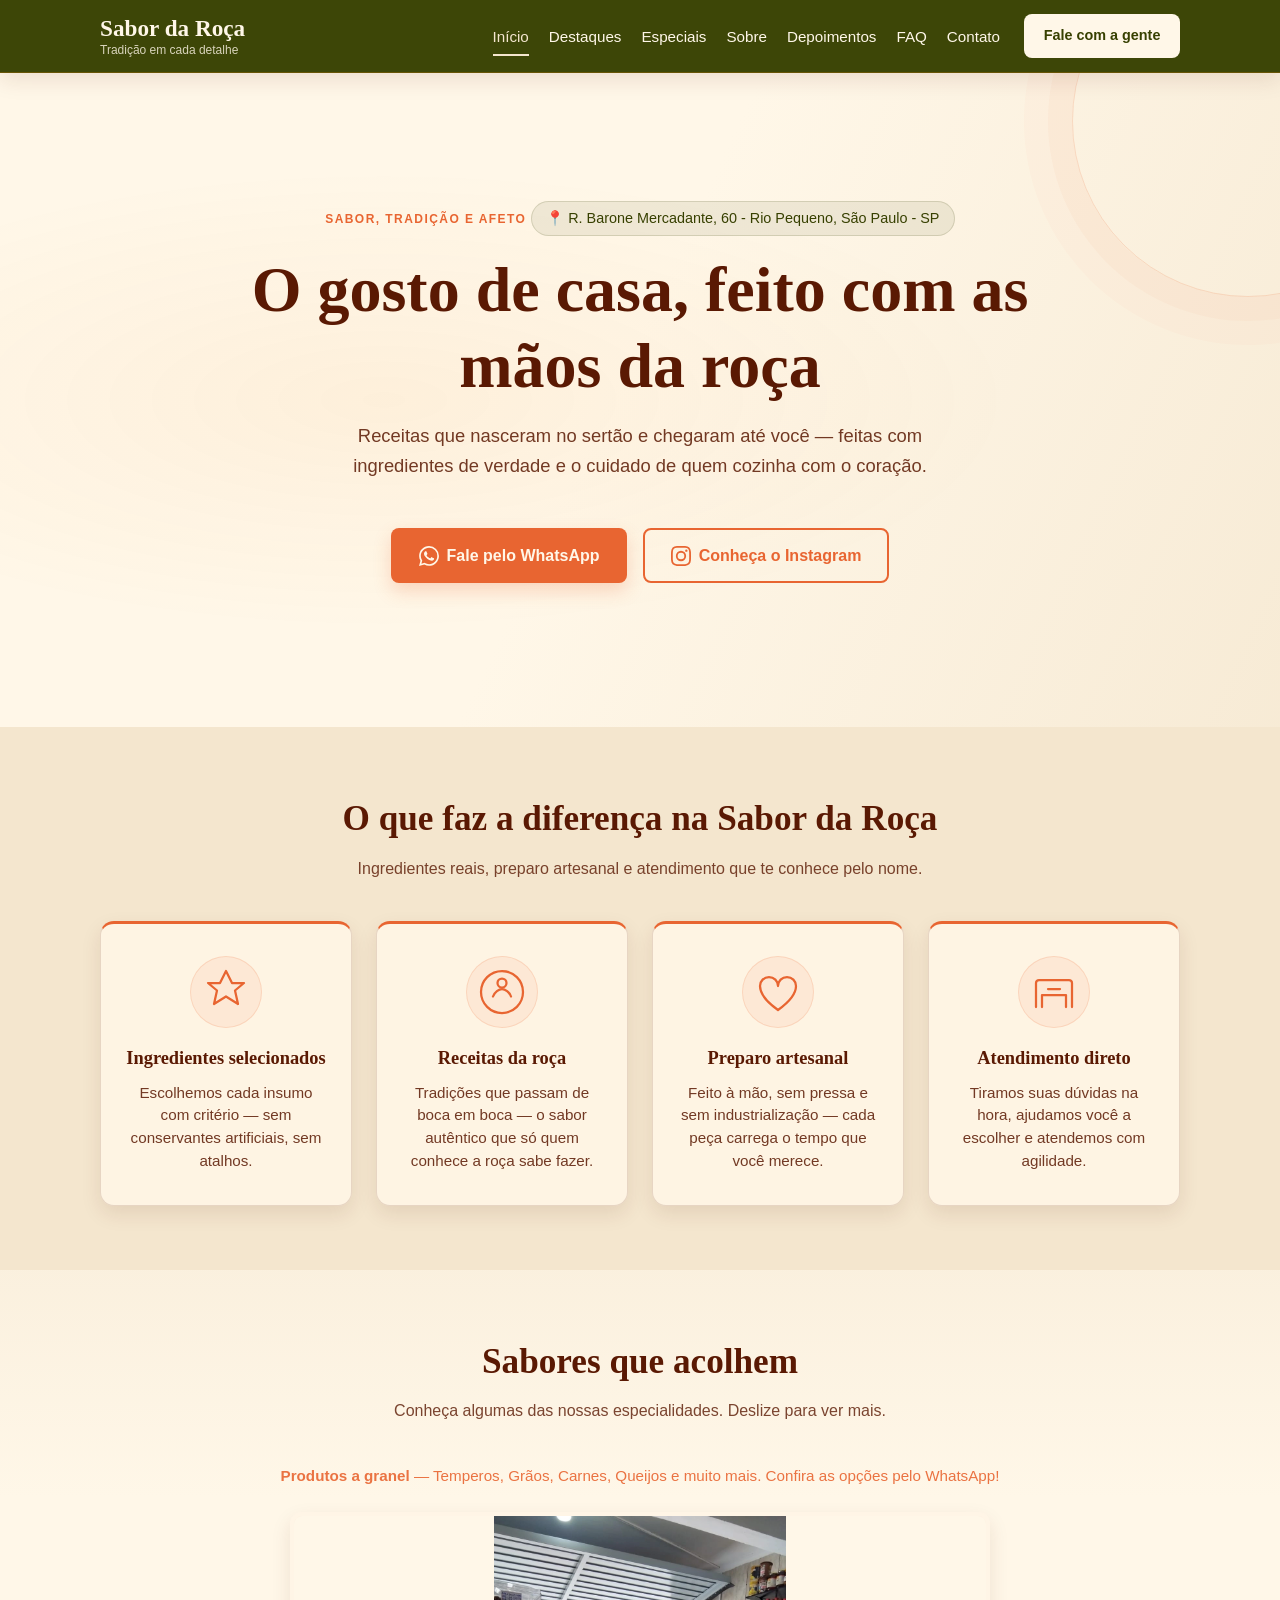
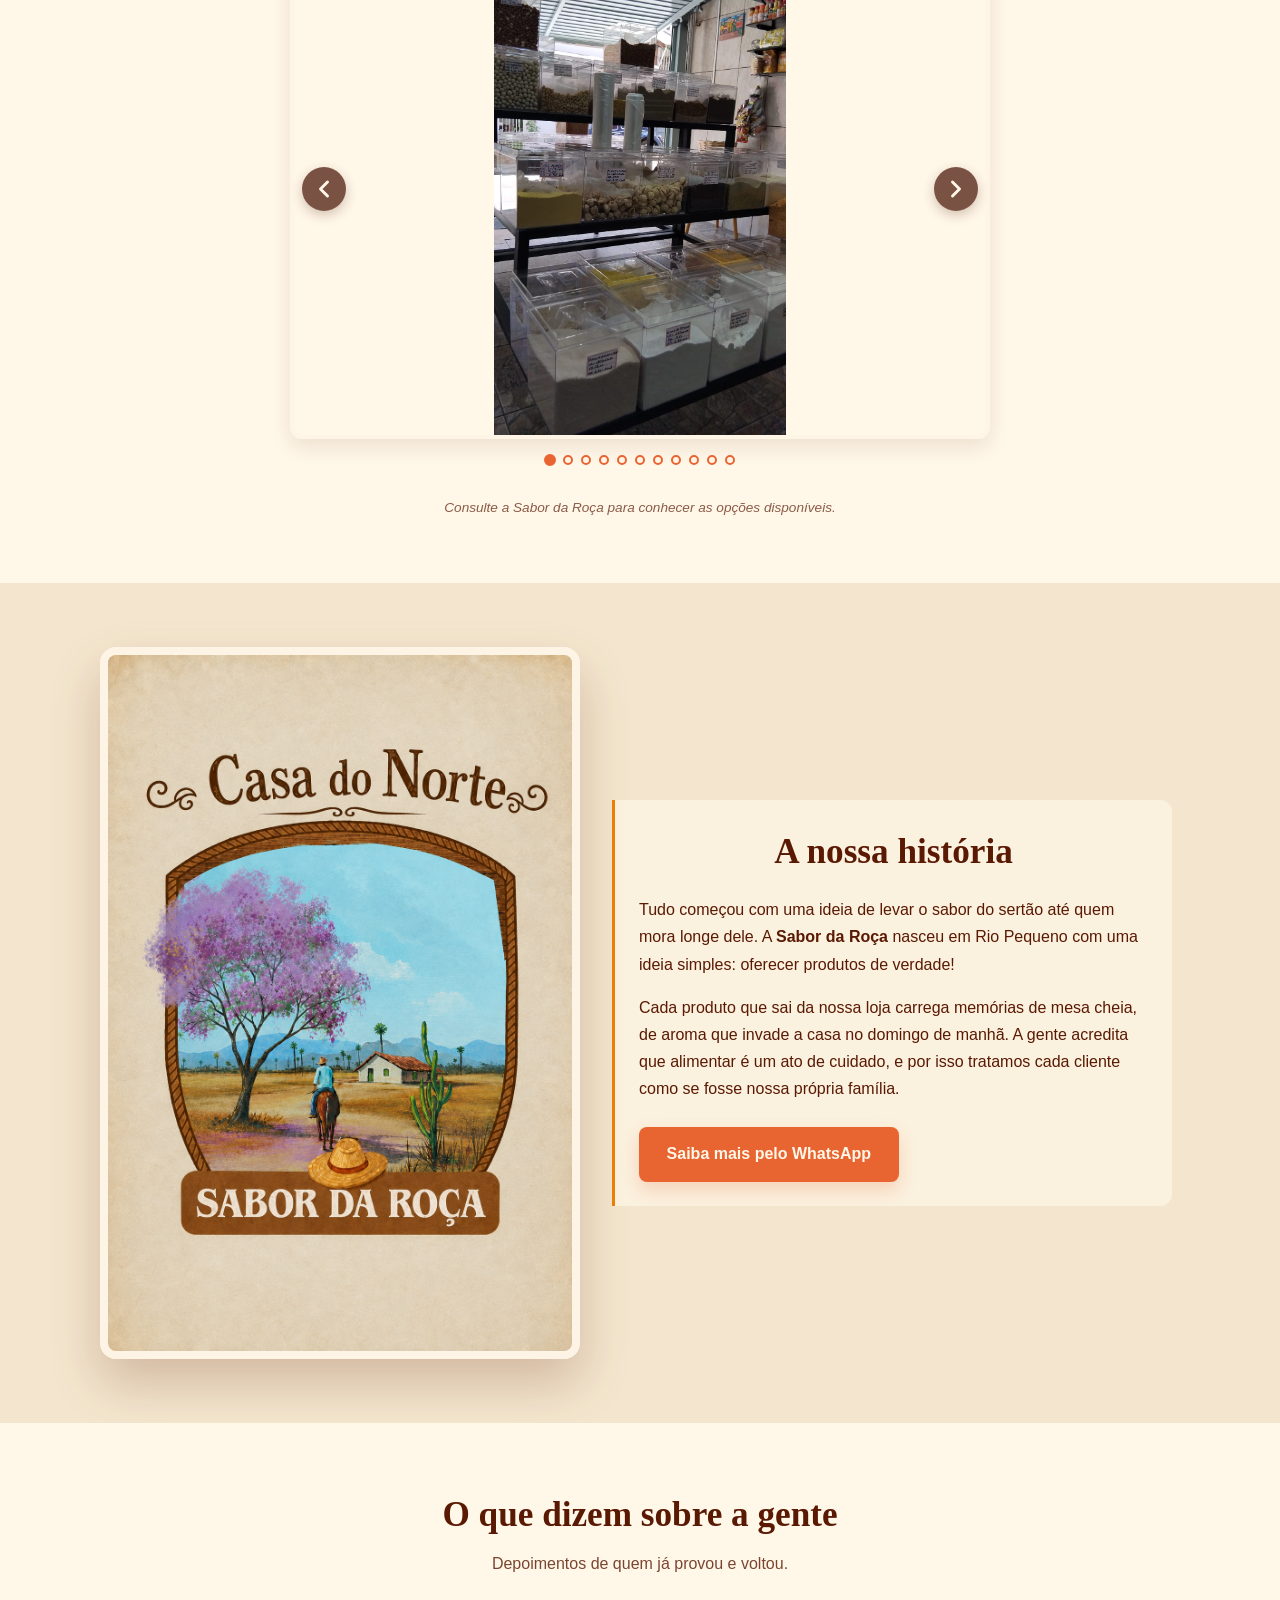
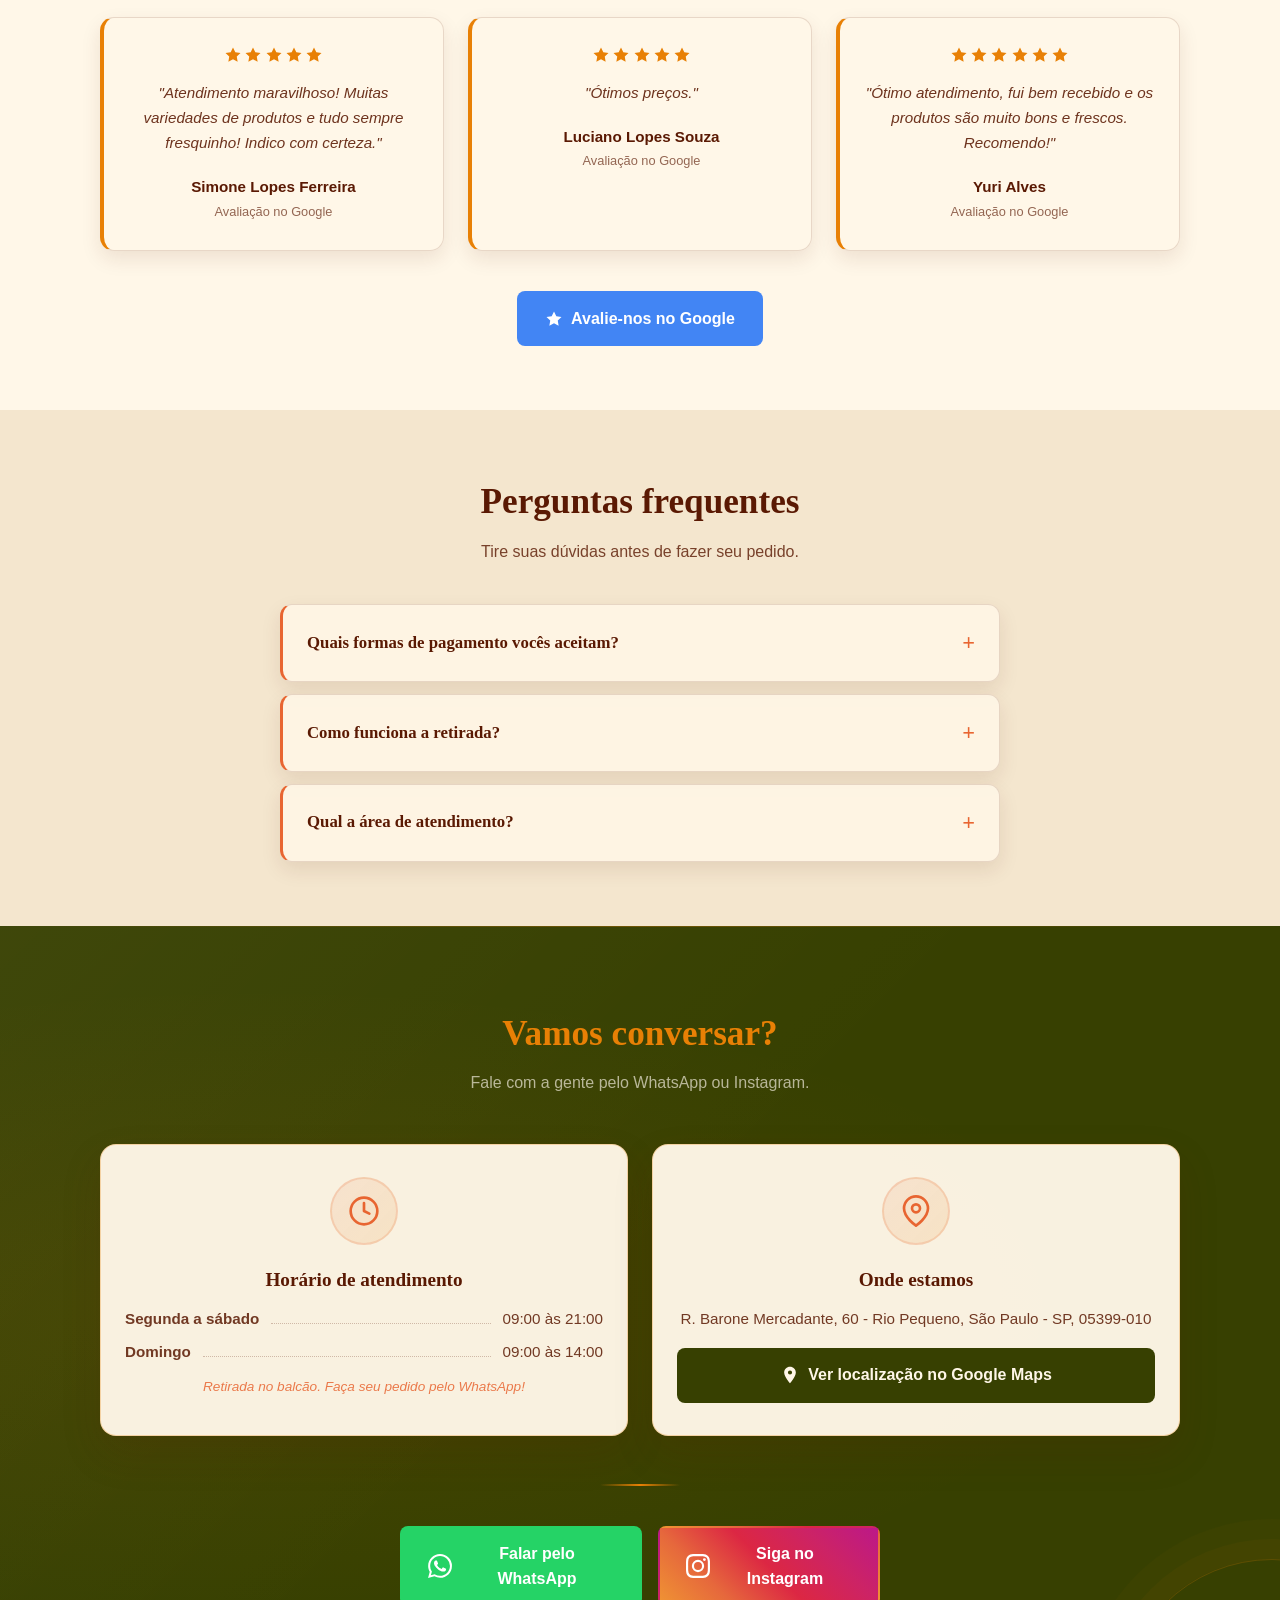
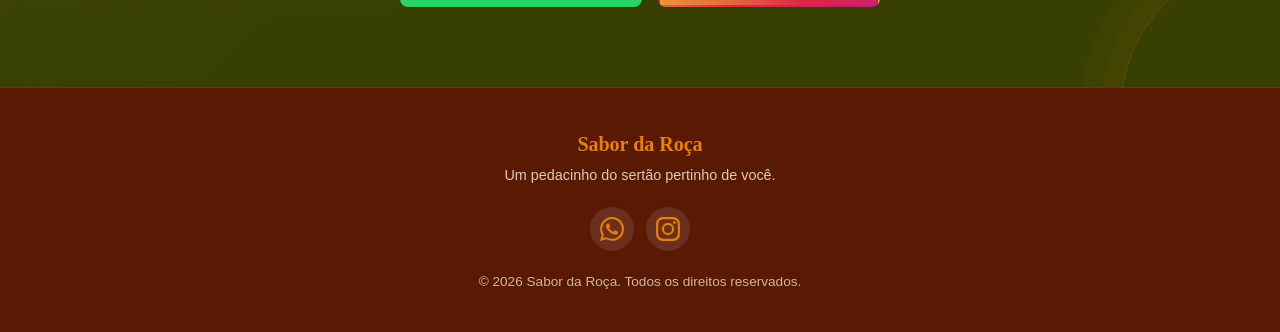
==== commit c5afcdbb: "botão para avaliação no google" ====
--- a/index.html
+++ b/index.html
@@ -361,6 +361,15 @@
             </div>
           </article>
         </div>
+
+        <div class="depoimentos__cta">
+          <a href="https://g.page/r/CR5E3ALJFU8PEBM/review" target="_blank" rel="noopener noreferrer" class="btn btn--google">
+            <svg viewBox="0 0 24 24" width="18" height="18" fill="currentColor" aria-hidden="true">
+              <path d="M12 2l3.09 6.26L22 9.27l-5 4.87 1.18 6.88L12 17.77l-6.18 3.25L7 14.14 2 9.27l6.91-1.01L12 2z"/>
+            </svg>
+            Avalie-nos no Google
+          </a>
+        </div>
       </div>
     </section>
 
--- a/css/style.css
+++ b/css/style.css
@@ -212,6 +212,14 @@
 }
 .btn--instagram:hover {
   opacity: 0.9;
+}
+
+.btn--google {
+  background-color: #4285F4;
+  color: #fff;
+}
+.btn--google:hover {
+  background-color: #3367D6;
 }
 
 .btn:active {
@@ -1214,6 +1222,11 @@
   opacity: 0.65;
 }
 
+.depoimentos__cta {
+  text-align: center;
+  margin-top: 2.5rem;
+}
+
 /* ========================================
    FAQ
    ======================================== */
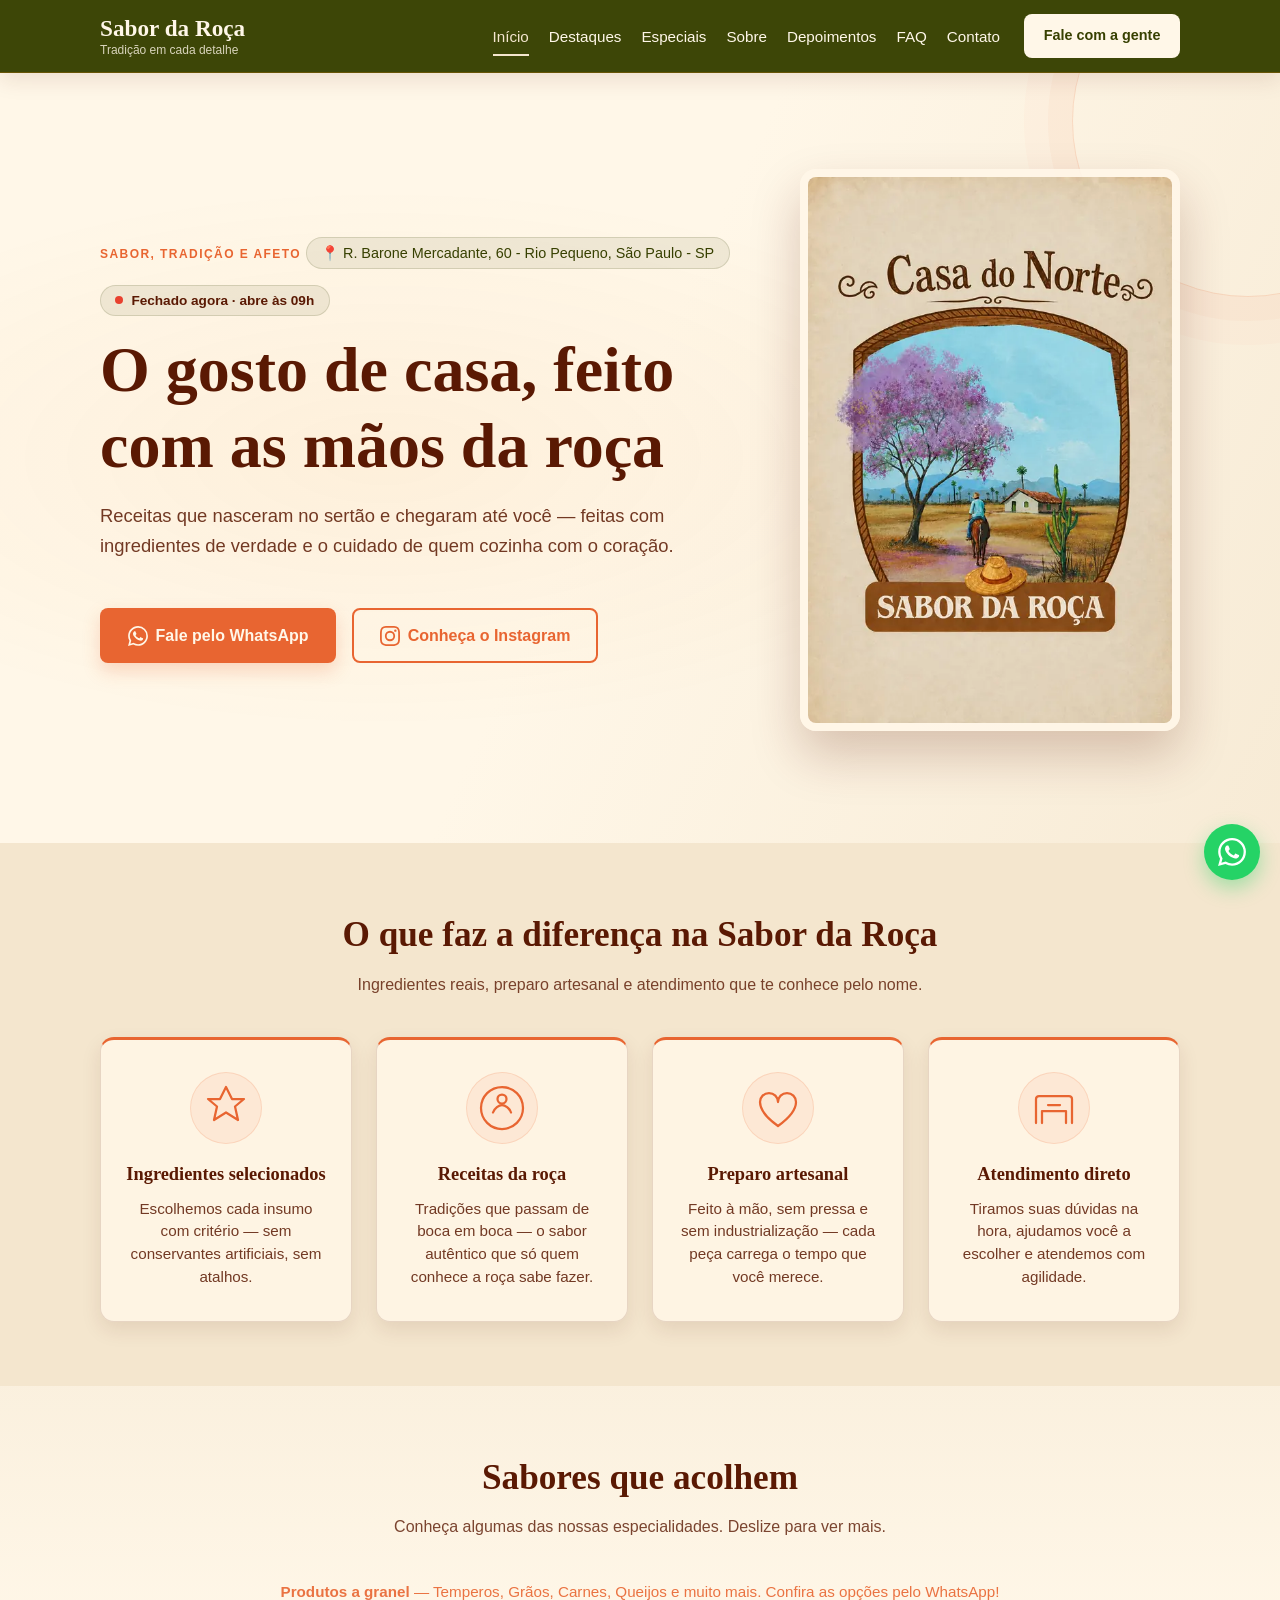
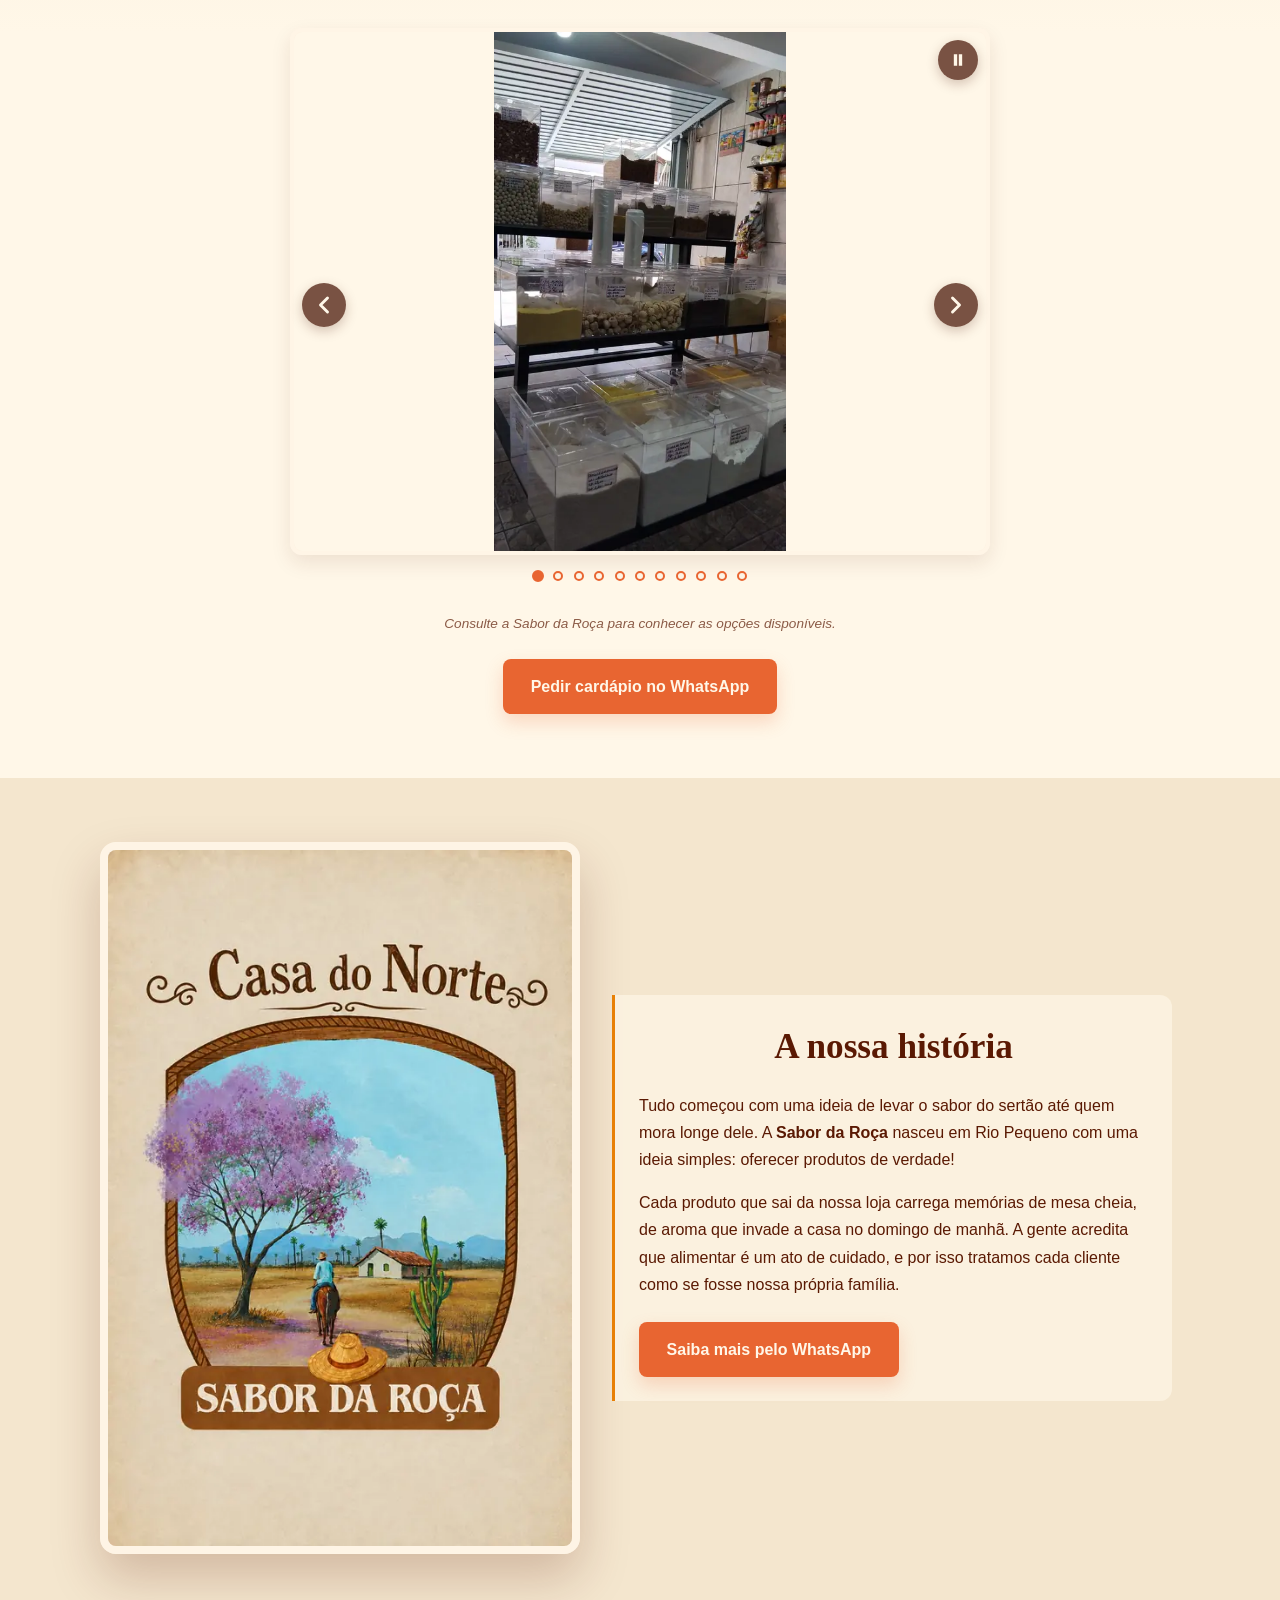
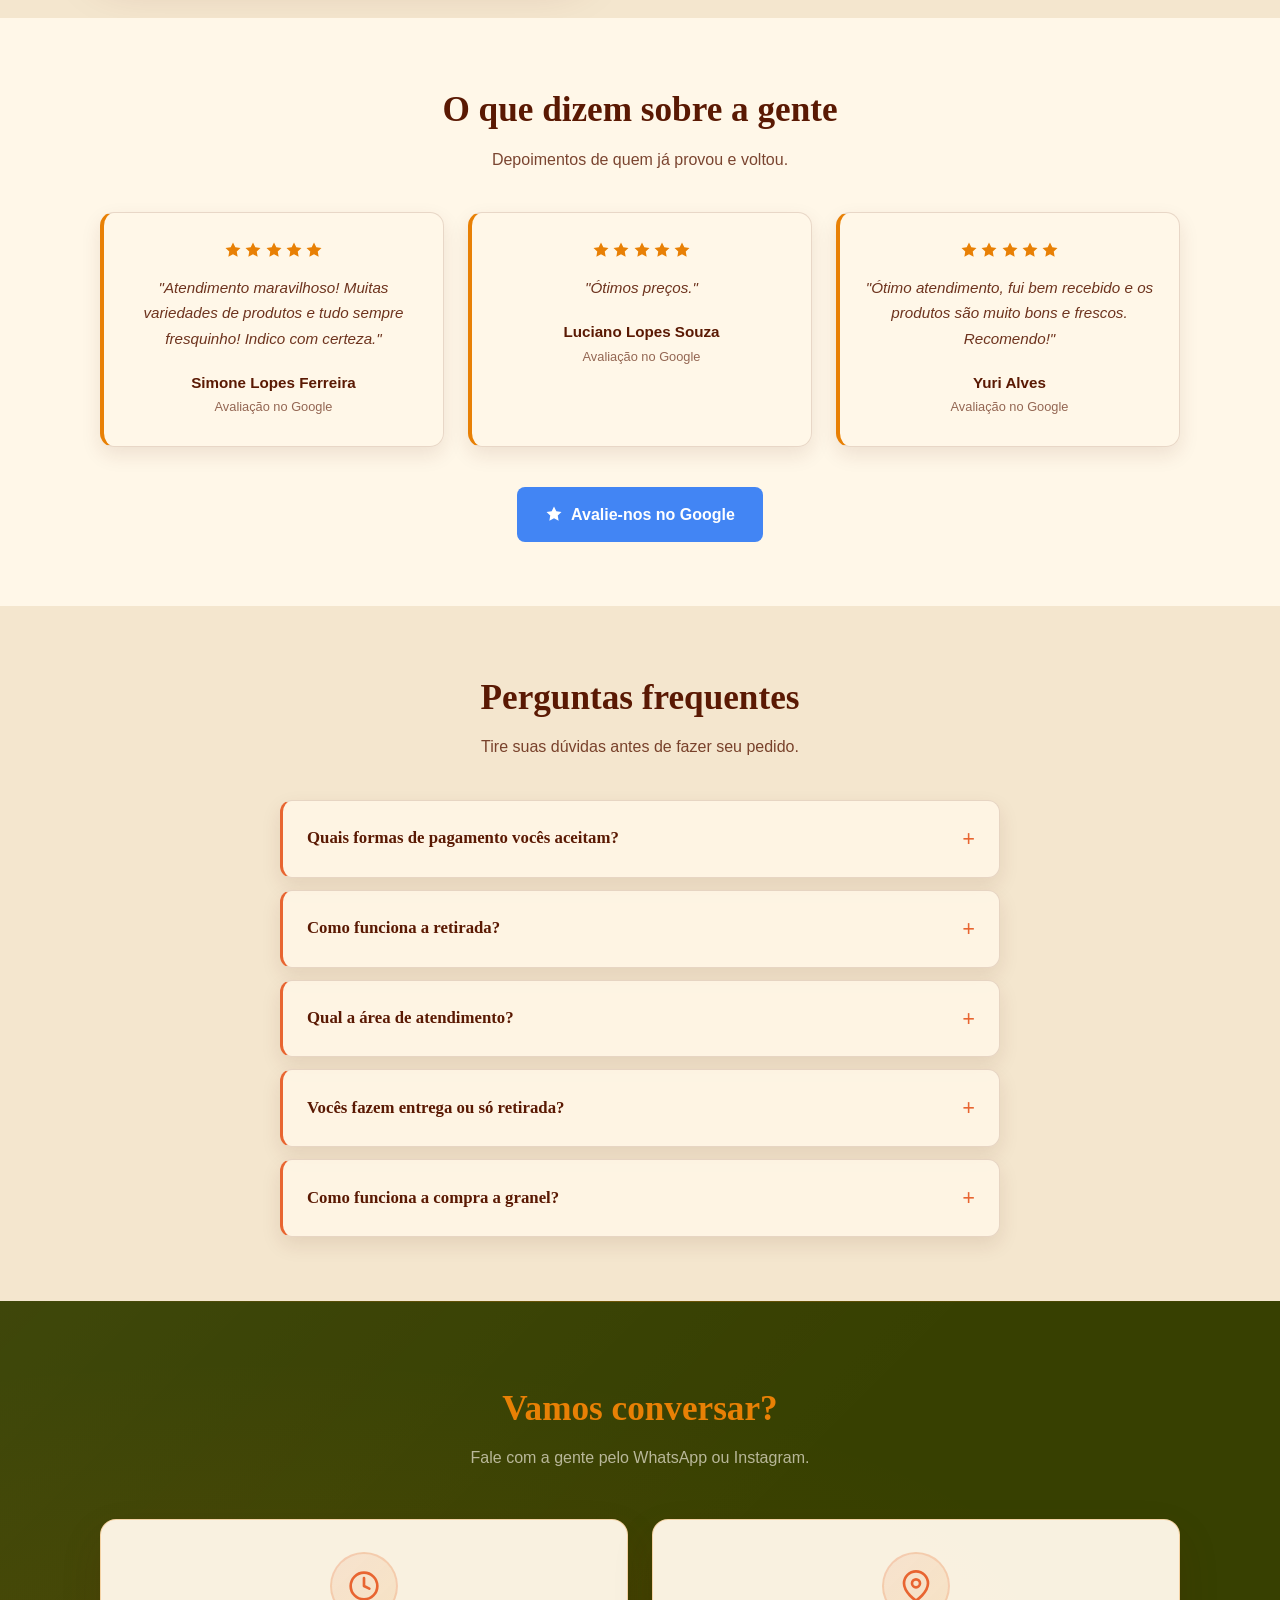
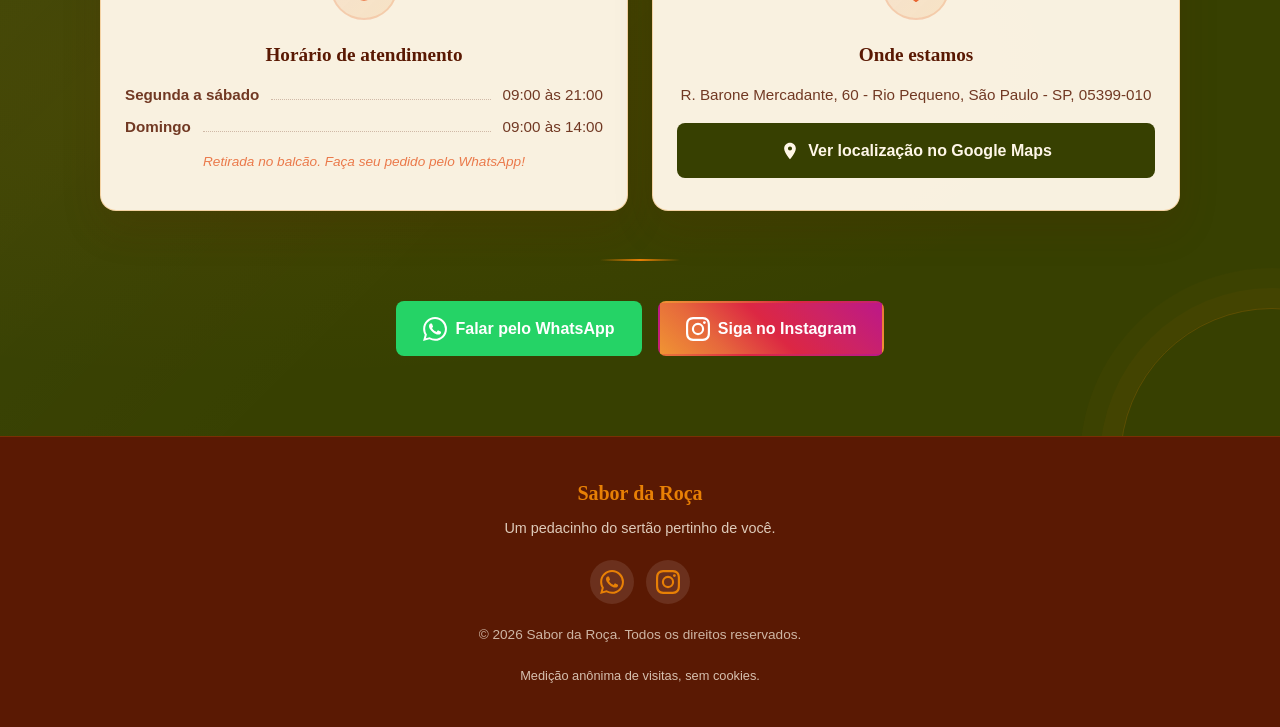
==== commit 93629725: "melhorias gerais" ====
--- a/index.html
+++ b/index.html
@@ -1,14 +1,7 @@
 <!DOCTYPE html>
 <html lang="pt-BR">
 <head>
-  <!-- Google tag (gtag.js) -->
-  <script async src="https://www.googletagmanager.com/gtag/js?id=G-9YJWQZXZ8C"></script>
-  <script>
-    window.dataLayer = window.dataLayer || [];
-    function gtag(){dataLayer.push(arguments);}
-    gtag('js', new Date());
-    gtag('config', 'G-9YJWQZXZ8C');
-  </script>
+  <!-- Privacidade: só Simple Analytics (anônimo, sem cookies). Sem Google Analytics. -->
   <meta charset="UTF-8">
   <meta name="viewport" content="width=device-width, initial-scale=1.0">
   <meta name="description" content="Sabor da Roça — comida artesanal com sabores do sertão em Rio Pequeno, São Paulo/SP. Ingredientes selecionados e receitas de família.">
@@ -16,37 +9,39 @@
   <meta name="theme-color" content="#374001">
   <meta name="referrer" content="strict-origin-when-cross-origin">
   <meta name="robots" content="index, follow">
-  <link rel="canonical" href="https://yurialvvvss.github.io/SABORDAROCA/">
+  <link rel="canonical" href="https://sabordaroca.me/">
   <link rel="icon" href="./assets/favicon.png" type="image/png">
   <link rel="manifest" href="./manifest.json">
+  <meta name="mobile-web-app-capable" content="yes">
   <meta name="apple-mobile-web-app-capable" content="yes">
   <meta name="apple-mobile-web-app-status-bar-style" content="black-translucent">
   <meta name="apple-mobile-web-app-title" content="Sabor da Roça">
-  <link rel="preload" as="image" href="./assets/images/sobre.webp" fetchpriority="high">
+  <link rel="apple-touch-icon" href="./assets/icon-192.png">
   <meta property="og:type" content="website">
   <meta property="og:locale" content="pt_BR">
   <meta property="og:site_name" content="Sabor da Roça">
   <meta property="og:title" content="Sabor da Roça — Um pedacinho do sertão pertinho de você">
   <meta property="og:description" content="Comida artesanal com ingredientes selecionados e receitas de família em Rio Pequeno, São Paulo/SP.">
-  <meta property="og:url" content="https://yurialvvvss.github.io/SABORDAROCA/">
-  <meta property="og:image" content="https://yurialvvvss.github.io/SABORDAROCA/assets/images/foto1.webp">
-  <meta property="og:image:alt" content="Comida caseira em uma mesa rústica">
-  <meta property="og:image:type" content="image/webp">
-  <meta property="og:image:width" content="600">
-  <meta property="og:image:height" content="400">
+  <meta property="og:url" content="https://sabordaroca.me/">
+  <meta property="og:image" content="https://sabordaroca.me/assets/og-cover.jpg">
+  <meta property="og:image:alt" content="Prateleira da loja Sabor da Roça com molhos, doces, polvilho e conservas">
+  <meta property="og:image:type" content="image/jpeg">
+  <meta property="og:image:width" content="1200">
+  <meta property="og:image:height" content="630">
   <meta name="twitter:card" content="summary_large_image">
   <meta name="twitter:title" content="Sabor da Roça — Um pedacinho do sertão pertinho de você">
   <meta name="twitter:description" content="Comida artesanal com ingredientes selecionados e receitas de família em Rio Pequeno, São Paulo/SP.">
-  <meta name="twitter:image" content="https://yurialvvvss.github.io/SABORDAROCA/assets/images/foto1.webp">
-  <meta name="twitter:image:alt" content="Comida caseira em uma mesa rústica">
+  <meta name="twitter:image" content="https://sabordaroca.me/assets/og-cover.jpg">
+  <meta name="twitter:image:alt" content="Prateleira da loja Sabor da Roça com molhos, doces, polvilho e conservas">
   <title>Sabor da Roça — Um pedacinho do sertão pertinho de você</title>
   <!-- Critical CSS — renderiza header e hero sem esperar o CSS externo -->
   <style>
     *,*::before,*::after{box-sizing:border-box;margin:0;padding:0}
     html{scroll-behavior:smooth;scroll-padding-top:72px;overflow-x:clip}
-    body{font-family:'Segoe UI',Tahoma,Geneva,Verdana,sans-serif;font-size:1rem;line-height:1.6;color:#5A1903;background-color:#F4E6CE;-webkit-font-smoothing:antialiased;overflow-x:hidden}
+    body{font-family:'Segoe UI',Tahoma,Geneva,Verdana,sans-serif;font-size:1rem;line-height:1.6;color:#5A1903;background-color:#F4E6CE;-webkit-font-smoothing:antialiased;overflow-x:hidden;overflow-x:clip}
     img{display:block;max-width:100%;height:auto}
     a{color:inherit;text-decoration:none}
+    ul{list-style:none}
     .skip-link{position:absolute;top:-100%;left:1rem;z-index:9999;padding:.75rem 1.5rem;background-color:#E86531;color:#FFF7E8;font-weight:700;font-size:1rem;border-radius:0 0 8px 8px;box-shadow:0 24px 50px rgba(90,25,3,.22);transition:top .2s ease}
     .skip-link:focus{top:0;outline:3px solid #E88005;outline-offset:2px}
     .header{position:sticky;top:0;z-index:100;background-color:rgba(55,64,1,.97);color:#FFF7E8;box-shadow:0 8px 20px rgba(90,25,3,.1);border-bottom:1px solid rgba(232,128,5,.25);backdrop-filter:blur(12px)}
@@ -54,26 +49,49 @@
     .header__logo{display:flex;flex-direction:column;line-height:1.2}
     .header__logo-nome{font-family:Georgia,'Times New Roman',serif;font-size:1.45rem;font-weight:700;color:#FFF7E8}
     .header__logo-sub{font-size:.75rem;opacity:.8}
-    .hero{position:relative;isolation:isolate;overflow:hidden;background-color:#FFF7E8;background-image:radial-gradient(ellipse at 30% 50%,rgba(232,128,5,.06),transparent 50%),linear-gradient(115deg,rgba(255,247,232,.98) 0%,rgba(255,247,232,.9) 48%,rgba(244,230,206,.72) 100%);padding:6rem 0 7rem;min-height:60vh;display:flex;align-items:center}
+    .header__nav{display:flex;align-items:center;gap:1.5rem}
+    .header__menu{display:flex;gap:1.25rem;list-style:none}
+    .header__link{font-size:.95rem;padding:.6rem 0;color:#FFF7E8}
+    .btn--header{display:inline-flex;align-items:center;padding:.5rem 1.1rem;font-size:.9rem;font-weight:600;background-color:#FFF7E8;color:#374001;border-radius:8px;min-height:44px}
+    .hero{position:relative;isolation:isolate;overflow:hidden;background-color:#FFF7E8;background-image:radial-gradient(ellipse at 30% 50%,rgba(232,128,5,.06),transparent 50%),linear-gradient(115deg,rgba(255,247,232,.98) 0%,rgba(255,247,232,.9) 48%,rgba(244,230,206,.72) 100%);padding:3.5rem 0 4rem;min-height:60vh;display:flex;align-items:center}
     .hero__container{display:flex;flex-direction:column;gap:2rem;max-width:1120px;width:100%;margin:0 auto;padding:0 1.25rem;align-items:center}
     .hero__texto{text-align:center;max-width:720px;width:100%}
+    .hero__etiqueta{display:inline-block;color:#E86531;font-size:.75rem;font-weight:700;letter-spacing:.12em;text-transform:uppercase;margin-bottom:.75rem}
+    .hero__localizacao{display:inline-block;font-size:.9rem;color:#374001;background-color:rgba(55,64,1,.08);border:1px solid rgba(55,64,1,.15);padding:.3rem .9rem;border-radius:20px;margin-bottom:1rem;max-width:100%;line-height:1.4}
+    .hero__status{display:inline-flex;align-items:center;justify-content:center;flex-wrap:wrap;gap:.5rem;font-size:.85rem;font-weight:600;color:#374001;background-color:rgba(55,64,1,.08);border:1px solid rgba(55,64,1,.15);padding:.3rem .9rem;border-radius:20px;margin-bottom:1rem;max-width:100%;line-height:1.4}
     .hero__titulo{font-family:Georgia,'Times New Roman',serif;font-size:clamp(2.15rem,5vw,4.25rem);color:#5A1903;line-height:1.2;margin-bottom:1rem}
     .hero__subtitulo{font-size:clamp(1rem,2.5vw,1.15rem);color:#5A1903;opacity:.85;max-width:540px;margin:0 auto 2.5rem}
     .hero__botoes{display:flex;flex-wrap:wrap;gap:1rem;justify-content:center}
+    .hero__imagem{width:100%;max-width:380px;border-radius:16px;overflow:hidden;box-shadow:0 24px 50px rgba(90,25,3,.22);border:8px solid rgba(255,247,232,.9)}
+    .hero__status-bolinha{width:8px;height:8px;border-radius:50%;background-color:#E88005;flex-shrink:0}
     .btn{display:inline-flex;align-items:center;justify-content:center;gap:.5rem;padding:.8rem 1.6rem;font-family:'Segoe UI',Tahoma,Geneva,Verdana,sans-serif;font-size:1rem;font-weight:600;border:2px solid transparent;border-radius:8px;cursor:pointer;min-height:44px;min-width:44px;text-align:center}
     .btn--primario{background-color:#E86531;color:#FFF7E8;box-shadow:0 8px 18px rgba(232,101,49,.22)}
     .btn--secundario{background-color:transparent;color:#E86531;border-color:#E86531}
     .header__hamburger{display:none;flex-direction:column;justify-content:center;gap:5px;background:none;border:none;cursor:pointer;padding:.5rem;min-height:44px;min-width:44px}
+    .header__hamburger-linha{display:block;width:24px;height:2px;background-color:#FFF7E8;border-radius:2px}
+    @media (max-width:1023px){
+      .header__hamburger{display:flex}
+      .header__nav{position:fixed;top:72px;left:0;bottom:0;width:100%;z-index:101;flex-direction:column;background-color:#374001;padding:2rem 1.25rem;gap:2rem;overflow-y:auto;visibility:hidden;transform:translateX(100%)}
+      .header__nav--aberto{transform:none;visibility:visible}
+      .header__menu{flex-direction:column;gap:1rem;align-items:center}
+      .header__link{font-size:1.15rem}
+      .btn--header{width:100%;justify-content:center}
+    }
+    @media (max-width:767px){
+      .hero__botoes{flex-direction:column;width:100%}
+      .hero__botoes .btn{width:100%}
+    }
   </style>
   <script type="application/ld+json">
     {
       "@context": "https://schema.org",
-      "@type": "LocalBusiness",
+      "@type": "GroceryStore",
       "name": "Sabor da Roça",
       "description": "Comida artesanal com ingredientes selecionados e receitas de família em Rio Pequeno, São Paulo.",
-      "url": "https://yurialvvvss.github.io/SABORDAROCA/",
-      "image": "https://yurialvvvss.github.io/SABORDAROCA/assets/images/foto1.webp",
+      "url": "https://sabordaroca.me/",
+      "image": "https://sabordaroca.me/assets/og-cover.jpg",
       "telephone": "+55 11 92134-7467",
+      "priceRange": "R$",
       "sameAs": [
         "https://www.instagram.com/saboor_da_roca/",
         "https://wa.me/5511921347467"
@@ -99,10 +117,85 @@
           "opens": "09:00",
           "closes": "14:00"
         }
+      ],
+      "aggregateRating": {
+        "@type": "AggregateRating",
+        "ratingValue": "5.0",
+        "reviewCount": "3",
+        "bestRating": "5"
+      },
+      "review": [
+        {
+          "@type": "Review",
+          "author": { "@type": "Person", "name": "Simone Lopes Ferreira" },
+          "reviewRating": { "@type": "Rating", "ratingValue": "5", "bestRating": "5" },
+          "reviewBody": "Atendimento maravilhoso! Muitas variedades de produtos e tudo sempre fresquinho! Indico com certeza."
+        },
+        {
+          "@type": "Review",
+          "author": { "@type": "Person", "name": "Luciano Lopes Souza" },
+          "reviewRating": { "@type": "Rating", "ratingValue": "5", "bestRating": "5" },
+          "reviewBody": "Ótimos preços."
+        },
+        {
+          "@type": "Review",
+          "author": { "@type": "Person", "name": "Yuri Alves" },
+          "reviewRating": { "@type": "Rating", "ratingValue": "5", "bestRating": "5" },
+          "reviewBody": "Ótimo atendimento, fui bem recebido e os produtos são muito bons e frescos. Recomendo!"
+        }
+      ]
+    }
+  </script>
+  <script type="application/ld+json">
+    {
+      "@context": "https://schema.org",
+      "@type": "FAQPage",
+      "mainEntity": [
+        {
+          "@type": "Question",
+          "name": "Quais formas de pagamento vocês aceitam?",
+          "acceptedAnswer": { "@type": "Answer", "text": "Aceitamos PIX, cartão de crédito/débito, vale-alimentação/refeição e dinheiro." }
+        },
+        {
+          "@type": "Question",
+          "name": "Como funciona a retirada?",
+          "acceptedAnswer": { "@type": "Answer", "text": "Fazemos retirada no balcão, faça seu pedido por WhatsApp e guardamos para você!" }
+        },
+        {
+          "@type": "Question",
+          "name": "Qual a área de atendimento?",
+          "acceptedAnswer": { "@type": "Answer", "text": "Estamos atendendo em R. Barone Mercadante, 60 - Rio Pequeno, São Paulo - SP, 05399-010" }
+        },
+        {
+          "@type": "Question",
+          "name": "Vocês fazem entrega ou só retirada?",
+          "acceptedAnswer": { "@type": "Answer", "text": "Hoje trabalhamos com retirada no balcão. Faça seu pedido pelo WhatsApp que deixamos tudo separado para você!" }
+        },
+        {
+          "@type": "Question",
+          "name": "Como funciona a compra a granel?",
+          "acceptedAnswer": { "@type": "Answer", "text": "Você escolhe o produto e a quantidade, e pesamos na hora. Chame no WhatsApp para saber as opções do dia." }
+        }
       ]
     }
   </script>
   <link rel="stylesheet" href="./css/style.css">
+  <noscript>
+    <style>
+      /* Sem JS: menu empilhado no cabeçalho em vez de off-canvas (inacessível sem JS). */
+      .hero__status{display:none}
+      .carrossel__pista{overflow-x:auto}
+      .carrossel__btn,.carrossel__pontos{display:none}
+      @media (max-width:1023px){
+        .header__container{flex-wrap:wrap;height:auto;min-height:72px;padding-top:.75rem;padding-bottom:.75rem;row-gap:.5rem}
+        .header__hamburger{display:none !important}
+        .header__nav{position:static;visibility:visible;transform:none;width:100%;flex-direction:column;align-items:stretch;gap:1rem;padding:.25rem 0 .5rem;background:transparent;overflow:visible}
+        .header__menu{flex-direction:column;align-items:flex-start;gap:.15rem}
+        .header__link{font-size:1rem}
+        .btn--header{justify-content:center}
+      }
+    </style>
+  </noscript>
 </head>
 <body>
 
@@ -126,7 +219,7 @@
           <li><a href="#faq" class="header__link">FAQ</a></li>
           <li><a href="#contato" class="header__link">Contato</a></li>
         </ul>
-        <a href="https://wa.me/5511921347467" target="_blank" rel="noopener noreferrer" class="btn btn--header">Fale com a gente</a>
+        <a href="https://wa.me/5511921347467?text=Ol%C3%A1!%20Vim%20pelo%20site%20Sabor%20da%20Ro%C3%A7a%20e%20quero%20fazer%20um%20pedido." target="_blank" rel="noopener noreferrer" class="btn btn--header">Fale com a gente</a>
       </nav>
 
       <button class="header__hamburger" id="hamburger-btn" aria-label="Abrir menu" aria-expanded="false" aria-controls="main-nav">
@@ -145,10 +238,11 @@
         <div class="hero__texto">
           <p class="hero__etiqueta">Sabor, tradição e afeto</p>
           <p class="hero__localizacao">📍 R. Barone Mercadante, 60 - Rio Pequeno, São Paulo - SP</p>
+          <p class="hero__status" id="status-aberto" role="status"><span class="hero__status-bolinha" aria-hidden="true"></span><span id="status-aberto-texto">Verificando horário de funcionamento…</span></p>
           <h1 class="hero__titulo">O gosto de casa, feito com as mãos da roça</h1>
           <p class="hero__subtitulo">Receitas que nasceram no sertão e chegaram até você — feitas com ingredientes de verdade e o cuidado de quem cozinha com o coração.</p>
           <div class="hero__botoes">
-            <a href="https://wa.me/5511921347467" target="_blank" rel="noopener noreferrer" class="btn btn--primario">
+            <a href="https://wa.me/5511921347467?text=Ol%C3%A1!%20Vim%20pelo%20site%20Sabor%20da%20Ro%C3%A7a%20e%20quero%20fazer%20um%20pedido." target="_blank" rel="noopener noreferrer" class="btn btn--primario">
               <svg class="btn__icone" viewBox="0 0 24 24" width="20" height="20" fill="currentColor" aria-hidden="true"><path d="M17.472 14.382c-.297-.149-1.758-.867-2.03-.967-.273-.099-.471-.148-.67.15-.197.297-.767.966-.94 1.164-.173.199-.347.223-.644.075-.297-.15-1.255-.463-2.39-1.475-.883-.788-1.48-1.761-1.653-2.059-.173-.297-.018-.458.13-.606.134-.133.298-.347.446-.52.149-.174.198-.298.298-.497.099-.198.05-.371-.025-.52-.075-.149-.669-1.612-.916-2.207-.242-.579-.487-.5-.669-.51l-.57-.01c-.198 0-.52.074-.792.372-.272.297-1.04 1.016-1.04 2.479 0 1.462 1.065 2.875 1.213 3.074.149.198 2.096 3.2 5.077 4.487.709.306 1.262.489 1.694.625.712.227 1.36.195 1.871.118.571-.085 1.758-.719 2.006-1.413.248-.694.248-1.289.173-1.413-.074-.124-.272-.198-.57-.347m-5.421 7.403h-.004a9.87 9.87 0 01-5.031-1.378l-.361-.214-3.741.982.998-3.648-.235-.374a9.86 9.86 0 01-1.51-5.26c.001-5.45 4.436-9.884 9.888-9.884 2.64 0 5.122 1.03 6.988 2.898a9.825 9.825 0 012.893 6.994c-.003 5.45-4.437 9.884-9.885 9.884m8.413-18.297A11.815 11.815 0 0012.05 0C5.495 0 .16 5.335.157 11.892c0 2.096.547 4.142 1.588 5.945L.057 24l6.305-1.654a11.882 11.882 0 005.683 1.448h.005c6.554 0 11.89-5.335 11.893-11.893a11.821 11.821 0 00-3.48-8.413z"/></svg>
               Fale pelo WhatsApp
             </a>
@@ -158,6 +252,9 @@
             </a>
           </div>
         </div>
+        <div class="hero__imagem">
+          <img src="./assets/images/sobre.webp" alt="Logotipo Casa do Norte Sabor da Roça com ilustração do sertão" loading="eager" fetchpriority="high" decoding="async" width="533" height="800">
+        </div>
       </div>
     </section>
 
@@ -222,41 +319,42 @@
         <p class="secao__subtitulo">Conheça algumas das nossas especialidades. Deslize para ver mais.</p>
         <p class="produtos__granel"><strong>Produtos a granel</strong> — Temperos, Grãos, Carnes, Queijos e muito mais. Confira as opções pelo WhatsApp!</p>
 
-        <div class="carrossel" role="region" aria-label="Galeria de produtos" aria-roledescription="carrossel">
+        <div class="carrossel" role="region" aria-label="Galeria de produtos" aria-roledescription="carrossel" tabindex="0">
+          <p class="sr-only" aria-live="polite" id="carrossel-status">Slide 1 de 11</p>
           <div class="carrossel__pista">
             <div class="carrossel__slides">
               <div class="carrossel__slide" role="group" aria-roledescription="slide" aria-label="Slide 1 de 11">
-                <img src="./assets/images/foto1.webp" alt="Bolo de fubá caseiro com cobertura de goiabada, servido em prato rústico de barro" loading="lazy" decoding="async" width="600" height="450">
-              </div>
-              <div class="carrossel__slide" role="group" aria-roledescription="slide" aria-label="Slide 2 de 11">
-                <img src="./assets/images/foto2.webp" alt="Cesta de temperos secos e ervas aromáticas, com rótulos artesanais de papel" loading="lazy" decoding="async" width="600" height="450">
-              </div>
-              <div class="carrossel__slide" role="group" aria-roledescription="slide" aria-label="Slide 3 de 11">
-                <img src="./assets/images/foto3.webp" alt="Pães artesanais recém-assados em cesto de vime, com farinha de trigo sobre a mesa" loading="lazy" decoding="async" width="600" height="450">
-              </div>
-              <div class="carrossel__slide" role="group" aria-roledescription="slide" aria-label="Slide 4 de 11">
-                <img src="./assets/images/foto4.webp" alt="Combos de doces típicos do sertão, incluindo cocada e paçoca, embalados artesanalmente" loading="lazy" decoding="async" width="600" height="450">
-              </div>
-              <div class="carrossel__slide" role="group" aria-roledescription="slide" aria-label="Slide 5 de 11">
-                <img src="./assets/images/foto5.webp" alt="Manteiga de garrafa e queijo minas fresco, servidos com pão na chapa" loading="lazy" decoding="async" width="600" height="450">
-              </div>
-              <div class="carrossel__slide" role="group" aria-roledescription="slide" aria-label="Slide 6 de 11">
-                <img src="./assets/images/foto6.webp" alt="Geleias artesanais de frutas tropicais em potes de vidro com lacres de pano" loading="lazy" decoding="async" width="600" height="450">
-              </div>
-              <div class="carrossel__slide" role="group" aria-roledescription="slide" aria-label="Slide 7 de 11">
-                <img src="./assets/images/foto7.webp" alt="Quadro de cafés da manhã sertanejos com bolo, café coado e frutas frescas" loading="lazy" decoding="async" width="600" height="450">
-              </div>
-              <div class="carrossel__slide" role="group" aria-roledescription="slide" aria-label="Slide 8 de 11">
-                <img src="./assets/images/foto8.webp" alt="Banquinho rústico com cestos de palha contendo produtos da roça, em ambiente de loja artesanal" loading="lazy" decoding="async" width="600" height="450">
-              </div>
-              <div class="carrossel__slide" role="group" aria-roledescription="slide" aria-label="Slide 9 de 11">
-                <img src="./assets/images/foto9.webp" alt="Produto artesanal da Sabor da Roça" loading="lazy" decoding="async" width="600" height="450">
-              </div>
-              <div class="carrossel__slide" role="group" aria-roledescription="slide" aria-label="Slide 10 de 11">
-                <img src="./assets/images/foto10.webp" alt="Produto artesanal da Sabor da Roça" loading="lazy" decoding="async" width="600" height="450">
-              </div>
-              <div class="carrossel__slide" role="group" aria-roledescription="slide" aria-label="Slide 11 de 11">
-                <img src="./assets/images/foto11.webp" alt="Produto artesanal da Sabor da Roça" loading="lazy" decoding="async" width="600" height="450">
+                <img src="./assets/images/foto1.webp" alt="Dispensers com farinhas, grãos e temperos a granel na loja Sabor da Roça" loading="lazy" decoding="async" width="449" height="800">
+              </div>
+              <div class="carrossel__slide" role="group" aria-roledescription="slide" aria-label="Slide 2 de 11" aria-hidden="true">
+                <img src="./assets/images/foto2.webp" alt="Interior da loja com prateleiras de temperos a granel e produtos empacotados" loading="lazy" decoding="async" width="449" height="800">
+              </div>
+              <div class="carrossel__slide" role="group" aria-roledescription="slide" aria-label="Slide 3 de 11" aria-hidden="true">
+                <img src="./assets/images/foto3.webp" alt="Potes transparentes com temperos, grãos e especiarias a granel" loading="lazy" decoding="async" width="449" height="800">
+              </div>
+              <div class="carrossel__slide" role="group" aria-roledescription="slide" aria-label="Slide 4 de 11" aria-hidden="true">
+                <img src="./assets/images/foto4.webp" alt="Dispensers de farinhas e temperos a granel na loja" loading="lazy" decoding="async" width="449" height="800">
+              </div>
+              <div class="carrossel__slide" role="group" aria-roledescription="slide" aria-label="Slide 5 de 11" aria-hidden="true">
+                <img src="./assets/images/foto5.webp" alt="Geladeira com bebidas e sacos de carvão de 2 kg e 5 kg à venda" loading="lazy" decoding="async" width="449" height="800">
+              </div>
+              <div class="carrossel__slide" role="group" aria-roledescription="slide" aria-label="Slide 6 de 11" aria-hidden="true">
+                <img src="./assets/images/foto6.webp" alt="Prateleira com molhos, doces, polvilho e conservas" loading="lazy" decoding="async" width="800" height="449">
+              </div>
+              <div class="carrossel__slide" role="group" aria-roledescription="slide" aria-label="Slide 7 de 11" aria-hidden="true">
+                <img src="./assets/images/foto7.webp" alt="Potes com castanhas, temperos e farinhas a granel" loading="lazy" decoding="async" width="800" height="449">
+              </div>
+              <div class="carrossel__slide" role="group" aria-roledescription="slide" aria-label="Slide 8 de 11" aria-hidden="true">
+                <img src="./assets/images/foto8.webp" alt="Fachada da loja Sabor da Roça com mesas de produtos a granel na calçada" loading="lazy" decoding="async" width="449" height="800">
+              </div>
+              <div class="carrossel__slide" role="group" aria-roledescription="slide" aria-label="Slide 9 de 11" aria-hidden="true">
+                <img src="./assets/images/foto9.webp" alt="Peça de carne bovina fresca com capa de gordura no balcão" loading="lazy" decoding="async" width="800" height="449">
+              </div>
+              <div class="carrossel__slide" role="group" aria-roledescription="slide" aria-label="Slide 10 de 11" aria-hidden="true">
+                <img src="./assets/images/foto10.webp" alt="Peças de carne bovina com marmoreio em balcão refrigerado" loading="lazy" decoding="async" width="600" height="800">
+              </div>
+              <div class="carrossel__slide" role="group" aria-roledescription="slide" aria-label="Slide 11 de 11" aria-hidden="true">
+                <img src="./assets/images/foto11.webp" alt="Queijo branco em peça inteira e metade sobre tábua de madeira" loading="lazy" decoding="async" width="800" height="600">
               </div>
             </div>
           </div>
@@ -267,23 +365,31 @@
           <button class="carrossel__btn carrossel__btn--proximo" aria-label="Próximo slide" type="button">
             <svg viewBox="0 0 24 24" width="28" height="28" fill="none" stroke="currentColor" stroke-width="2.5" stroke-linecap="round" stroke-linejoin="round" aria-hidden="true"><polyline points="9 18 15 12 9 6"/></svg>
           </button>
-
-          <div class="carrossel__pontos" role="tablist" aria-label="Navegação do carrossel">
-            <button class="carrossel__ponto carrossel__ponto--ativo" role="tab" aria-selected="true" aria-label="Ir para slide 1" data-indice="0" type="button"></button>
-            <button class="carrossel__ponto" role="tab" aria-selected="false" aria-label="Ir para slide 2" data-indice="1" type="button"></button>
-            <button class="carrossel__ponto" role="tab" aria-selected="false" aria-label="Ir para slide 3" data-indice="2" type="button"></button>
-            <button class="carrossel__ponto" role="tab" aria-selected="false" aria-label="Ir para slide 4" data-indice="3" type="button"></button>
-            <button class="carrossel__ponto" role="tab" aria-selected="false" aria-label="Ir para slide 5" data-indice="4" type="button"></button>
-            <button class="carrossel__ponto" role="tab" aria-selected="false" aria-label="Ir para slide 6" data-indice="5" type="button"></button>
-            <button class="carrossel__ponto" role="tab" aria-selected="false" aria-label="Ir para slide 7" data-indice="6" type="button"></button>
-            <button class="carrossel__ponto" role="tab" aria-selected="false" aria-label="Ir para slide 8" data-indice="7" type="button"></button>
-            <button class="carrossel__ponto" role="tab" aria-selected="false" aria-label="Ir para slide 9" data-indice="8" type="button"></button>
-            <button class="carrossel__ponto" role="tab" aria-selected="false" aria-label="Ir para slide 10" data-indice="9" type="button"></button>
-            <button class="carrossel__ponto" role="tab" aria-selected="false" aria-label="Ir para slide 11" data-indice="10" type="button"></button>
+          <button class="carrossel__btn carrossel__btn--pausa" aria-label="Pausar apresentação automática" aria-pressed="false" type="button">
+            <svg class="icone-pausar" viewBox="0 0 24 24" width="20" height="20" fill="currentColor" aria-hidden="true"><path d="M7 5h4v14H7zM13 5h4v14h-4z"/></svg>
+            <svg class="icone-retomar" viewBox="0 0 24 24" width="20" height="20" fill="currentColor" aria-hidden="true" hidden><path d="M8 5v14l11-7z"/></svg>
+          </button>
+
+          <div class="carrossel__pontos" role="group" aria-label="Navegação do carrossel">
+            <button class="carrossel__ponto carrossel__ponto--ativo" aria-current="true" aria-label="Ir para slide 1" data-indice="0" type="button"></button>
+            <button class="carrossel__ponto" aria-current="false" aria-label="Ir para slide 2" data-indice="1" type="button"></button>
+            <button class="carrossel__ponto" aria-current="false" aria-label="Ir para slide 3" data-indice="2" type="button"></button>
+            <button class="carrossel__ponto" aria-current="false" aria-label="Ir para slide 4" data-indice="3" type="button"></button>
+            <button class="carrossel__ponto" aria-current="false" aria-label="Ir para slide 5" data-indice="4" type="button"></button>
+            <button class="carrossel__ponto" aria-current="false" aria-label="Ir para slide 6" data-indice="5" type="button"></button>
+            <button class="carrossel__ponto" aria-current="false" aria-label="Ir para slide 7" data-indice="6" type="button"></button>
+            <button class="carrossel__ponto" aria-current="false" aria-label="Ir para slide 8" data-indice="7" type="button"></button>
+            <button class="carrossel__ponto" aria-current="false" aria-label="Ir para slide 9" data-indice="8" type="button"></button>
+            <button class="carrossel__ponto" aria-current="false" aria-label="Ir para slide 10" data-indice="9" type="button"></button>
+            <button class="carrossel__ponto" aria-current="false" aria-label="Ir para slide 11" data-indice="10" type="button"></button>
           </div>
         </div>
 
         <p class="produtos__aviso">Consulte a Sabor da Roça para conhecer as opções disponíveis.</p>
+
+        <div class="produtos__cta">
+          <a href="https://wa.me/5511921347467?text=Ol%C3%A1!%20Quero%20receber%20o%20card%C3%A1pio%20da%20Sabor%20da%20Ro%C3%A7a." target="_blank" rel="noopener noreferrer" class="btn btn--primario">Pedir cardápio no WhatsApp</a>
+        </div>
       </div>
     </section>
 
@@ -291,13 +397,13 @@
     <section class="sobre" id="sobre">
       <div class="sobre__container">
         <div class="sobre__imagem">
-          <img src="./assets/images/sobre.webp" alt="Preparo de alimento artesanal em ambiente rústico" loading="lazy" decoding="async" width="500" height="400">
+          <img src="./assets/images/sobre.webp" alt="Logotipo Casa do Norte Sabor da Roça com ilustração do sertão" loading="lazy" decoding="async" width="533" height="800">
         </div>
         <div class="sobre__texto">
           <h2 class="secao__titulo">A nossa história</h2>
           <p>Tudo começou com uma ideia de levar o sabor do sertão até quem mora longe dele. A <strong>Sabor da Roça</strong> nasceu em Rio Pequeno com uma ideia simples: oferecer produtos de verdade!</p>
           <p>Cada produto que sai da nossa loja carrega memórias de mesa cheia, de aroma que invade a casa no domingo de manhã. A gente acredita que alimentar é um ato de cuidado, e por isso tratamos cada cliente como se fosse nossa própria família.</p>
-          <a href="https://wa.me/5511921347467" target="_blank" rel="noopener noreferrer" class="btn btn--primario">Saiba mais pelo WhatsApp</a>
+          <a href="https://wa.me/5511921347467?text=Ol%C3%A1!%20Vim%20pelo%20site%20Sabor%20da%20Ro%C3%A7a%20e%20quero%20fazer%20um%20pedido." target="_blank" rel="noopener noreferrer" class="btn btn--primario">Saiba mais pelo WhatsApp</a>
         </div>
       </div>
     </section>
@@ -345,7 +451,6 @@
 
           <article class="depoimento-card">
             <div class="depoimento-card__estrelas" aria-label="5 de 5 estrelas">
-              <svg viewBox="0 0 24 24" width="18" height="18" fill="currentColor" aria-hidden="true"><path d="M12 2l3.09 6.26L22 9.27l-5 4.87 1.18 6.88L12 17.77l-6.18 3.25L7 14.14 2 9.27l6.91-1.01L12 2z"/></svg>
               <svg viewBox="0 0 24 24" width="18" height="18" fill="currentColor" aria-hidden="true"><path d="M12 2l3.09 6.26L22 9.27l-5 4.87 1.18 6.88L12 17.77l-6.18 3.25L7 14.14 2 9.27l6.91-1.01L12 2z"/></svg>
               <svg viewBox="0 0 24 24" width="18" height="18" fill="currentColor" aria-hidden="true"><path d="M12 2l3.09 6.26L22 9.27l-5 4.87 1.18 6.88L12 17.77l-6.18 3.25L7 14.14 2 9.27l6.91-1.01L12 2z"/></svg>
               <svg viewBox="0 0 24 24" width="18" height="18" fill="currentColor" aria-hidden="true"><path d="M12 2l3.09 6.26L22 9.27l-5 4.87 1.18 6.88L12 17.77l-6.18 3.25L7 14.14 2 9.27l6.91-1.01L12 2z"/></svg>
@@ -401,6 +506,19 @@
             </div>
           </details>
 
+          <details class="faq__item">
+            <summary class="faq__pergunta">Vocês fazem entrega ou só retirada?</summary>
+            <div class="faq__resposta">
+              <p>Hoje trabalhamos com retirada no balcão. Faça seu pedido pelo WhatsApp que deixamos tudo separado para você!</p>
+            </div>
+          </details>
+
+          <details class="faq__item">
+            <summary class="faq__pergunta">Como funciona a compra a granel?</summary>
+            <div class="faq__resposta">
+              <p>Você escolhe o produto e a quantidade, e pesamos na hora. Chame no WhatsApp para saber as opções do dia.</p>
+            </div>
+          </details>
 
         </div>
       </div>
@@ -455,7 +573,7 @@
         <div class="contato__divisor" aria-hidden="true"></div>
 
         <div class="contato__botoes">
-          <a href="https://wa.me/5511921347467" target="_blank" rel="noopener noreferrer" class="btn btn--whatsapp">
+          <a href="https://wa.me/5511921347467?text=Ol%C3%A1!%20Vim%20pelo%20site%20Sabor%20da%20Ro%C3%A7a%20e%20quero%20fazer%20um%20pedido." target="_blank" rel="noopener noreferrer" class="btn btn--whatsapp">
             <svg class="btn__icone" viewBox="0 0 24 24" width="24" height="24" fill="currentColor" aria-hidden="true"><path d="M17.472 14.382c-.297-.149-1.758-.867-2.03-.967-.273-.099-.471-.148-.67.15-.197.297-.767.966-.94 1.164-.173.199-.347.223-.644.075-.297-.15-1.255-.463-2.39-1.475-.883-.788-1.48-1.761-1.653-2.059-.173-.297-.018-.458.13-.606.134-.133.298-.347.446-.52.149-.174.198-.298.298-.497.099-.198.05-.371-.025-.52-.075-.149-.669-1.612-.916-2.207-.242-.579-.487-.5-.669-.51l-.57-.01c-.198 0-.52.074-.792.372-.272.297-1.04 1.016-1.04 2.479 0 1.462 1.065 2.875 1.213 3.074.149.198 2.096 3.2 5.077 4.487.709.306 1.262.489 1.694.625.712.227 1.36.195 1.871.118.571-.085 1.758-.719 2.006-1.413.248-.694.248-1.289.173-1.413-.074-.124-.272-.198-.57-.347m-5.421 7.403h-.004a9.87 9.87 0 01-5.031-1.378l-.361-.214-3.741.982.998-3.648-.235-.374a9.86 9.86 0 01-1.51-5.26c.001-5.45 4.436-9.884 9.888-9.884 2.64 0 5.122 1.03 6.988 2.898a9.825 9.825 0 012.893 6.994c-.003 5.45-4.437 9.884-9.885 9.884m8.413-18.297A11.815 11.815 0 0012.05 0C5.495 0 .16 5.335.157 11.892c0 2.096.547 4.142 1.588 5.945L.057 24l6.305-1.654a11.882 11.882 0 005.683 1.448h.005c6.554 0 11.89-5.335 11.893-11.893a11.821 11.821 0 00-3.48-8.413z"/></svg>
             Falar pelo WhatsApp
           </a>
@@ -477,7 +595,7 @@
         <p class="footer__frase">Um pedacinho do sertão pertinho de você.</p>
       </div>
       <div class="footer__links">
-        <a href="https://wa.me/5511921347467" target="_blank" rel="noopener noreferrer" aria-label="Fale com a Sabor da Roça no WhatsApp">
+        <a href="https://wa.me/5511921347467?text=Ol%C3%A1!%20Vim%20pelo%20site%20Sabor%20da%20Ro%C3%A7a%20e%20quero%20fazer%20um%20pedido." target="_blank" rel="noopener noreferrer" aria-label="Fale com a Sabor da Roça no WhatsApp">
           <svg viewBox="0 0 24 24" width="24" height="24" fill="currentColor" aria-hidden="true"><path d="M17.472 14.382c-.297-.149-1.758-.867-2.03-.967-.273-.099-.471-.148-.67.15-.197.297-.767.966-.94 1.164-.173.199-.347.223-.644.075-.297-.15-1.255-.463-2.39-1.475-.883-.788-1.48-1.761-1.653-2.059-.173-.297-.018-.458.13-.606.134-.133.298-.347.446-.52.149-.174.198-.298.298-.497.099-.198.05-.371-.025-.52-.075-.149-.669-1.612-.916-2.207-.242-.579-.487-.5-.669-.51l-.57-.01c-.198 0-.52.074-.792.372-.272.297-1.04 1.016-1.04 2.479 0 1.462 1.065 2.875 1.213 3.074.149.198 2.096 3.2 5.077 4.487.709.306 1.262.489 1.694.625.712.227 1.36.195 1.871.118.571-.085 1.758-.719 2.006-1.413.248-.694.248-1.289.173-1.413-.074-.124-.272-.198-.57-.347m-5.421 7.403h-.004a9.87 9.87 0 01-5.031-1.378l-.361-.214-3.741.982.998-3.648-.235-.374a9.86 9.86 0 01-1.51-5.26c.001-5.45 4.436-9.884 9.888-9.884 2.64 0 5.122 1.03 6.988 2.898a9.825 9.825 0 012.893 6.994c-.003 5.45-4.437 9.884-9.885 9.884m8.413-18.297A11.815 11.815 0 0012.05 0C5.495 0 .16 5.335.157 11.892c0 2.096.547 4.142 1.588 5.945L.057 24l6.305-1.654a11.882 11.882 0 005.683 1.448h.005c6.554 0 11.89-5.335 11.893-11.893a11.821 11.821 0 00-3.48-8.413z"/></svg>
         </a>
         <a href="https://www.instagram.com/saboor_da_roca/" target="_blank" rel="noopener noreferrer" aria-label="Siga a Sabor da Roça no Instagram">
@@ -485,8 +603,13 @@
         </a>
       </div>
       <p class="footer__copy">&copy; <span id="footer-ano"></span> Sabor da Roça. Todos os direitos reservados.</p>
+      <p class="footer__privacidade">Medição anônima de visitas, sem cookies.</p>
     </div>
   </footer>
+
+  <a href="https://wa.me/5511921347467?text=Ol%C3%A1!%20Vim%20pelo%20site%20Sabor%20da%20Ro%C3%A7a%20e%20quero%20fazer%20um%20pedido." target="_blank" rel="noopener noreferrer" class="whatsapp-flutuante" aria-label="Conversar com a Sabor da Roça no WhatsApp">
+    <svg viewBox="0 0 24 24" width="28" height="28" fill="currentColor" aria-hidden="true"><path d="M17.472 14.382c-.297-.149-1.758-.867-2.03-.967-.273-.099-.471-.148-.67.15-.197.297-.767.966-.94 1.164-.173.199-.347.223-.644.075-.297-.15-1.255-.463-2.39-1.475-.883-.788-1.48-1.761-1.653-2.059-.173-.297-.018-.458.13-.606.134-.133.298-.347.446-.52.149-.174.198-.298.298-.497.099-.198.05-.371-.025-.52-.075-.149-.669-1.612-.916-2.207-.242-.579-.487-.5-.669-.51l-.57-.01c-.198 0-.52.074-.792.372-.272.297-1.04 1.016-1.04 2.479 0 1.462 1.065 2.875 1.213 3.074.149.198 2.096 3.2 5.077 4.487.709.306 1.262.489 1.694.625.712.227 1.36.195 1.871.118.571-.085 1.758-.719 2.006-1.413.248-.694.248-1.289.173-1.413-.074-.124-.272-.198-.57-.347m-5.421 7.403h-.004a9.87 9.87 0 01-5.031-1.378l-.361-.214-3.741.982.998-3.648-.235-.374a9.86 9.86 0 01-1.51-5.26c.001-5.45 4.436-9.884 9.888-9.884 2.64 0 5.122 1.03 6.988 2.898a9.825 9.825 0 012.893 6.994c-.003 5.45-4.437 9.884-9.885 9.884m8.413-18.297A11.815 11.815 0 0012.05 0C5.495 0 .16 5.335.157 11.892c0 2.096.547 4.142 1.588 5.945L.057 24l6.305-1.654a11.882 11.882 0 005.683 1.448h.005c6.554 0 11.89-5.335 11.893-11.893a11.821 11.821 0 00-3.48-8.413z"/></svg>
+  </a>
 
   <script src="./js/script.js" defer></script>
   <!-- 100% privacy-first analytics -->
--- a/css/style.css
+++ b/css/style.css
@@ -74,6 +74,7 @@
   background-image: var(--textura-pontilhada);
   background-size: 18px 18px;
   overflow-x: hidden;
+  overflow-x: clip; /* clip não cria caixa de rolagem e preserva o header sticky */
   -webkit-font-smoothing: antialiased;
 }
 
@@ -361,7 +362,7 @@
   background-image:
     radial-gradient(ellipse at 30% 50%, rgba(232, 128, 5, 0.06), transparent 50%),
     linear-gradient(115deg, rgba(255, 247, 232, 0.98) 0%, rgba(255, 247, 232, 0.9) 48%, rgba(244, 230, 206, 0.72) 100%);
-  padding: 6rem 0 7rem;
+  padding: 3.5rem 0 4rem;
   min-height: 60vh;
   display: flex;
   align-items: center;
@@ -416,6 +417,8 @@
   padding: 0.3rem 0.9rem;
   border-radius: 20px;
   margin-bottom: 1rem;
+  max-width: 100%;
+  line-height: 1.4;
 }
 
 .hero__titulo {
@@ -572,8 +575,8 @@
   display: inline-flex;
   align-items: center;
   justify-content: center;
-  width: 40px;
-  height: 40px;
+  width: 44px;
+  height: 44px;
   border: none;
   border-radius: 50%;
   background-color: rgba(84, 36, 21, 0.78);
@@ -605,11 +608,12 @@
 .carrossel__pontos {
   display: flex;
   justify-content: center;
-  gap: 0.5rem;
+  gap: 0.65rem;
   margin-top: 1rem;
 }
 
 .carrossel__ponto {
+  position: relative;
   width: 10px;
   height: 10px;
   border: 2px solid var(--cor-terra);
@@ -620,6 +624,13 @@
   transition: background-color var(--transicao), transform var(--transicao);
 }
 
+/* Amplia a área de toque sem alterar o visual (sem sobrepor o vizinho) */
+.carrossel__ponto::after {
+  content: '';
+  position: absolute;
+  inset: -8px;
+}
+
 .carrossel__ponto:hover {
   background-color: var(--cor-terra);
 }
@@ -632,6 +643,11 @@
 .carrossel__ponto:focus-visible {
   outline: 3px solid var(--cor-dourado);
   outline-offset: 2px;
+}
+
+.carrossel:focus-visible {
+  outline: 3px solid var(--cor-dourado);
+  outline-offset: 4px;
 }
 
 /* Swipe assist */
@@ -741,6 +757,7 @@
 .contato__botoes {
   display: flex;
   flex-direction: column;
+  flex-wrap: wrap;
   gap: 1rem;
   max-width: 480px;
   margin: 0 auto;
@@ -875,6 +892,13 @@
   text-align: center;
 }
 
+.footer__logo {
+  display: flex;
+  flex-direction: column;
+  align-items: center;
+  gap: 0.25rem;
+}
+
 .footer__logo-nome {
   font-family: var(--fonte-titulo);
   font-size: 1.25rem;
@@ -966,7 +990,7 @@
 
   .hero {
     min-height: 70vh;
-    padding: 8rem 0 9rem;
+    padding: 5rem 0 6rem;
   }
 
   .hero__container {
@@ -987,18 +1011,11 @@
     justify-content: center;
   }
 
-  .sobre__container {
-    flex-direction: row;
-    text-align: left;
-  }
-
-  .sobre__texto {
-    text-align: left;
-  }
-
   .contato__botoes {
     flex-direction: row;
+    flex-wrap: wrap;
     justify-content: center;
+    max-width: 640px;
   }
 
   .contato__grid {
@@ -1010,28 +1027,17 @@
    RESPONSIVO — Desktop (1280px+)
    ======================================== */
 @media (min-width: 1280px) {
-  .diferenciais__grid {
-    grid-template-columns: repeat(4, 1fr);
-  }
-
   .carrossel {
     max-width: 700px;
   }
 }
 
 /* ========================================
-   RESPONSIVO — Mobile (<768px)
-   ======================================== */
-@media (max-width: 767px) {
-  .hero__botoes {
-    flex-direction: column;
-    width: 100%;
-  }
-
-  .hero__botoes .btn {
-    width: 100%;
-  }
-
+   RESPONSIVO — Mobile e tablet retrato (<1024px):
+   menu hamburger + ajustes de componentes
+   (7 links + CTA não cabem lado a lado abaixo de 1024px)
+   ======================================== */
+@media (max-width: 1023px) {
   .carrossel {
     max-width: 100%;
   }
@@ -1071,8 +1077,7 @@
   .header__nav {
     position: fixed;
     top: var(--header-altura);
-    left: 100%;
-    right: auto;
+    left: 0;
     bottom: 0;
     width: 100%;
     z-index: 101;
@@ -1080,15 +1085,15 @@
     background-color: var(--cor-verde);
     padding: 2rem 1.25rem;
     gap: 2rem;
-    transform: none;
-    transition: left var(--transicao), visibility var(--transicao);
+    transform: translateX(100%);
+    transition: transform var(--transicao), visibility var(--transicao);
     overflow-y: auto;
     -webkit-overflow-scrolling: touch;
     visibility: hidden;
   }
 
   .header__nav--aberto {
-    left: 0;
+    transform: none;
     visibility: visible;
   }
 
@@ -1106,7 +1111,24 @@
     width: 100%;
     justify-content: center;
   }
-
+}
+
+/* Empilha os CTAs do hero em largura total só no mobile pequeno —
+   no tablet (768px+) ficam lado a lado e centralizados. */
+@media (max-width: 767px) {
+  .hero__botoes {
+    flex-direction: column;
+    width: 100%;
+  }
+
+  .hero__botoes .btn {
+    width: 100%;
+  }
+}
+
+/* Horário empilhado só em telas estreitas — a partir de 560px
+   cabe lado a lado com o pontilhado. */
+@media (max-width: 559px) {
   .horario__linha {
     flex-direction: column;
     align-items: flex-start;
@@ -1326,7 +1348,26 @@
    ======================================== */
 @media (min-width: 768px) {
   .depoimentos__grid {
+    grid-template-columns: repeat(2, 1fr);
+  }
+
+  /* Com 3 cards, o último ocupa a linha inteira no tablet */
+  .depoimentos__grid > :last-child:nth-child(odd) {
+    grid-column: 1 / -1;
+    max-width: 480px;
+    margin-inline: auto;
+    width: 100%;
+  }
+}
+
+@media (min-width: 1024px) {
+  .depoimentos__grid {
     grid-template-columns: repeat(3, 1fr);
+  }
+
+  .depoimentos__grid > :last-child:nth-child(odd) {
+    grid-column: auto;
+    max-width: none;
   }
 }
 
@@ -1335,3 +1376,179 @@
     grid-template-columns: repeat(3, 1fr);
   }
 }
+
+/* ========================================
+   CONVERSÃO — Hero com imagem + status + CTA flutuante
+   ======================================== */
+.hero__status {
+  display: inline-flex;
+  align-items: center;
+  justify-content: center;
+  flex-wrap: wrap;
+  gap: 0.5rem;
+  font-size: 0.85rem;
+  font-weight: 600;
+  color: var(--cor-verde);
+  background-color: rgba(55, 64, 1, 0.08);
+  border: 1px solid rgba(55, 64, 1, 0.15);
+  padding: 0.3rem 0.9rem;
+  border-radius: 20px;
+  margin-bottom: 1rem;
+  max-width: 100%;
+  line-height: 1.4;
+  text-align: center;
+}
+
+.hero__status-bolinha {
+  width: 8px;
+  height: 8px;
+  border-radius: 50%;
+  background-color: var(--cor-dourado);
+  flex-shrink: 0;
+}
+
+.hero__status[data-estado="aberto"] .hero__status-bolinha {
+  background-color: #2e7d32;
+}
+
+.hero__status[data-estado="fechado"] {
+  color: var(--cor-terra-escura);
+}
+
+.hero__status[data-estado="fechado"] .hero__status-bolinha {
+  background-color: var(--cor-avermelhado);
+}
+
+.hero__imagem {
+  width: 100%;
+  max-width: 380px;
+  border-radius: 16px;
+  overflow: hidden;
+  box-shadow: var(--sombra-flutuante);
+  border: 8px solid rgba(255, 247, 232, 0.9);
+}
+
+.hero__imagem img {
+  width: 100%;
+  height: auto;
+  object-fit: cover;
+}
+
+.produtos__cta {
+  text-align: center;
+  margin-top: 1.5rem;
+}
+
+.whatsapp-flutuante {
+  position: fixed;
+  right: 1.25rem;
+  right: calc(1.25rem + env(safe-area-inset-right, 0px));
+  bottom: 1.25rem;
+  bottom: calc(1.25rem + env(safe-area-inset-bottom, 0px));
+  z-index: 90;
+  display: inline-flex;
+  align-items: center;
+  justify-content: center;
+  width: 56px;
+  height: 56px;
+  border-radius: 50%;
+  background-color: #25D366;
+  color: #fff;
+  box-shadow: 0 8px 20px rgba(37, 211, 102, 0.4);
+  transition: transform var(--transicao), background-color var(--transicao);
+}
+
+.whatsapp-flutuante:hover {
+  background-color: #1da851;
+  transform: scale(1.08);
+}
+
+.whatsapp-flutuante:focus-visible {
+  outline: 3px solid var(--cor-dourado);
+  outline-offset: 2px;
+}
+
+@media (min-width: 1024px) {
+  .diferenciais__grid {
+    grid-template-columns: repeat(4, 1fr);
+  }
+
+  .hero {
+    padding: 6rem 0 7rem;
+  }
+
+  .hero__container {
+    flex-direction: row;
+    align-items: center;
+    gap: 3rem;
+  }
+
+  .hero__texto {
+    text-align: left;
+    flex: 1.1;
+  }
+
+  .hero__subtitulo {
+    margin-left: 0;
+  }
+
+  .hero__botoes {
+    justify-content: flex-start;
+  }
+
+  .hero__imagem {
+    flex: 0.9;
+  }
+
+  .sobre__container {
+    flex-direction: row;
+    text-align: left;
+  }
+
+  .sobre__texto {
+    text-align: left;
+  }
+}
+
+/* ========================================
+   ACESSIBILIDADE — texto só para leitor de tela
+   ======================================== */
+.sr-only {
+  position: absolute;
+  width: 1px;
+  height: 1px;
+  padding: 0;
+  margin: -1px;
+  overflow: hidden;
+  clip: rect(0, 0, 0, 0);
+  white-space: nowrap;
+  border: 0;
+}
+
+/* ========================================
+   CARROSSEL — botão pausar
+   ======================================== */
+.carrossel__btn--pausa {
+  top: 0.75rem;
+  right: 0.75rem;
+  bottom: auto;
+  left: auto;
+  transform: none;
+  width: 40px;
+  height: 40px;
+}
+.carrossel__btn--pausa:hover {
+  transform: scale(1.08);
+}
+.carrossel__btn--pausa .icone-retomar[hidden] {
+  display: none;
+}
+
+/* ========================================
+   FOOTER — privacidade
+   ======================================== */
+.footer__privacidade {
+  font-size: 0.8rem;
+  opacity: 0.75;
+  max-width: 560px;
+}
